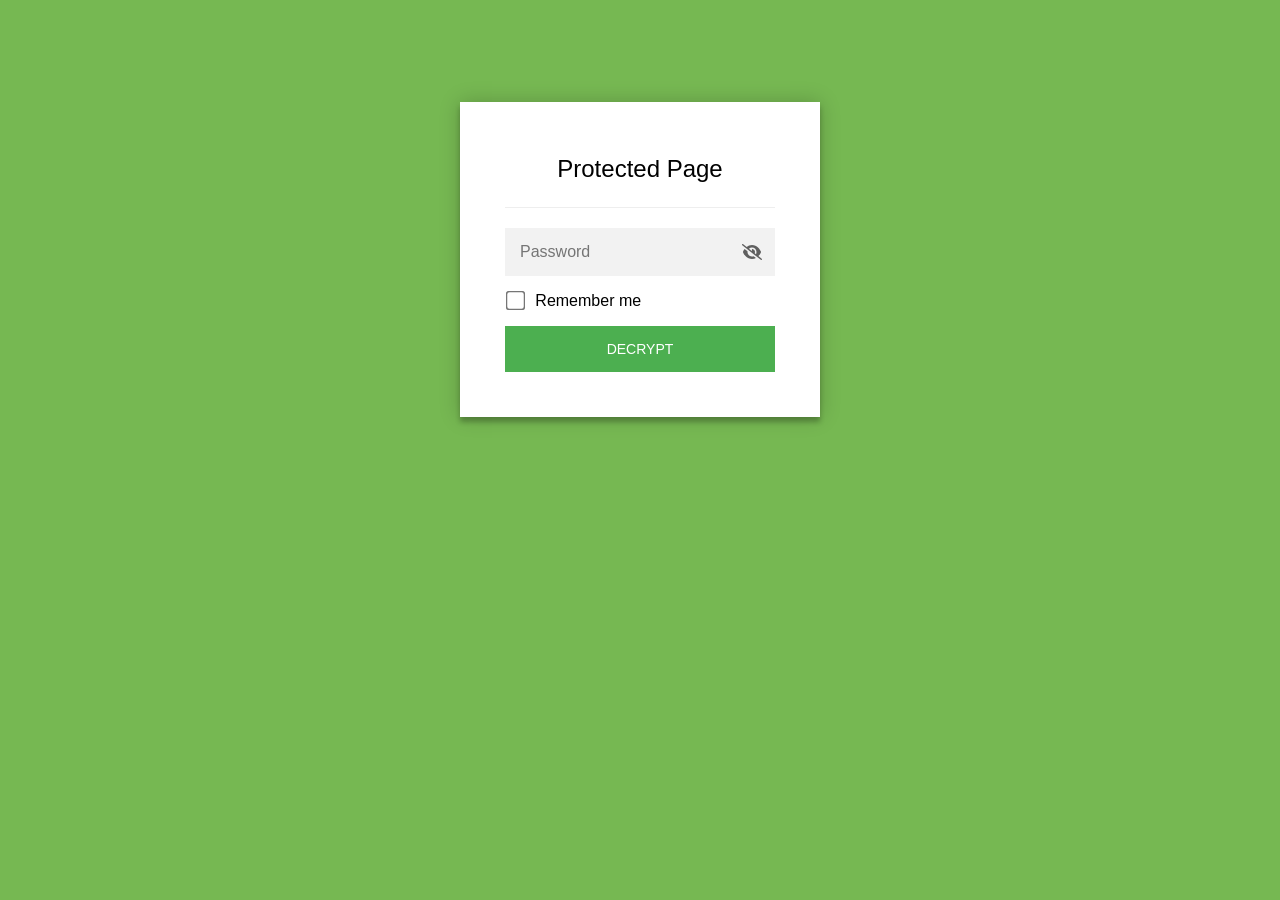
==== index.html @ 3374fc15 "Encrypt HTML files with Staticrypt for password-protected GitHub Pages All HTML pages require passwo" ====
<!DOCTYPE html>
<html class="staticrypt-html">
    <head>
        <meta charset="utf-8" />
        <title>Protected Page</title>
        <meta name="viewport" content="width=device-width, initial-scale=1" />

        <!-- do not cache this page -->
        <meta http-equiv="cache-control" content="max-age=0" />
        <meta http-equiv="cache-control" content="no-cache" />
        <meta http-equiv="expires" content="0" />
        <meta http-equiv="expires" content="Tue, 01 Jan 1980 1:00:00 GMT" />
        <meta http-equiv="pragma" content="no-cache" />

        <style>
            .staticrypt-hr {
                margin-top: 20px;
                margin-bottom: 20px;
                border: 0;
                border-top: 1px solid #eee;
            }

            .staticrypt-page {
                width: 360px;
                padding: 8% 0 0;
                margin: auto;
                box-sizing: border-box;
            }

            .staticrypt-form {
                position: relative;
                z-index: 1;
                background: #ffffff;
                max-width: 360px;
                margin: 0 auto 100px;
                padding: 45px;
                text-align: center;
                box-shadow: 0 0 20px 0 rgba(0, 0, 0, 0.2), 0 5px 5px 0 rgba(0, 0, 0, 0.24);
            }

            .staticrypt-form input[type="password"],
            input[type="text"] {
                background: inherit;
                border: 0;
                box-sizing: border-box; /* This ensures padding is included in the total width */
                font-size: 14px;
                outline: 0;
                padding: 15px 30px 15px 15px; /* Adjust the padding to ensure there is space for the icon */
                width: 100%;
            }

            .staticrypt-password-container {
                position: relative;
                outline: 0;
                background: #f2f2f2;
                width: 100%;
                border: 0;
                margin: 0 0 15px;
                box-sizing: border-box;
            }

            .staticrypt-toggle-password-visibility {
                cursor: pointer;
                height: 20px;
                opacity: 60%;
                padding: 13px;
                position: absolute;
                right: 0;
                top: 50%;
                transform: translateY(-50%);
                width: 20px;
            }

            .staticrypt-form .staticrypt-decrypt-button {
                text-transform: uppercase;
                outline: 0;
                background: #4CAF50;
                width: 100%;
                border: 0;
                padding: 15px;
                color: #ffffff;
                font-size: 14px;
                cursor: pointer;
            }

            .staticrypt-form .staticrypt-decrypt-button:hover,
            .staticrypt-form .staticrypt-decrypt-button:active,
            .staticrypt-form .staticrypt-decrypt-button:focus {
                background: #4CAF50;
                filter: brightness(92%);
            }

            .staticrypt-html {
                height: 100%;
            }

            .staticrypt-body {
                height: 100%;
                margin: 0;
            }

            .staticrypt-content {
                height: 100%;
                margin-bottom: 1em;
                background: #76B852;
                font-family: "Arial", sans-serif;
                -webkit-font-smoothing: antialiased;
                -moz-osx-font-smoothing: grayscale;
            }

            .staticrypt-instructions {
                margin-top: -1em;
                margin-bottom: 1em;
            }

            .staticrypt-title {
                font-size: 1.5em;
            }

            label.staticrypt-remember {
                display: flex;
                align-items: center;
                margin-bottom: 1em;
            }

            .staticrypt-remember input[type="checkbox"] {
                transform: scale(1.5);
                margin-right: 1em;
            }

            .hidden {
                display: none !important;
            }

            .staticrypt-spinner-container {
                height: 100%;
                display: flex;
                align-items: center;
                justify-content: center;
            }

            .staticrypt-spinner {
                display: inline-block;
                width: 2rem;
                height: 2rem;
                vertical-align: text-bottom;
                border: 0.25em solid gray;
                border-right-color: transparent;
                border-radius: 50%;
                -webkit-animation: spinner-border 0.75s linear infinite;
                animation: spinner-border 0.75s linear infinite;
                animation-duration: 0.75s;
                animation-timing-function: linear;
                animation-delay: 0s;
                animation-iteration-count: infinite;
                animation-direction: normal;
                animation-fill-mode: none;
                animation-play-state: running;
                animation-name: spinner-border;
            }

            @keyframes spinner-border {
                100% {
                    transform: rotate(360deg);
                }
            }

            @media screen and (-webkit-min-device-pixel-ratio: 0) {
                .staticrypt-form input[type="password"],
                input[type="text"] {
                    font-size: 16px;
                }
            }
        </style>
    </head>

    <body class="staticrypt-body">
        <div id="staticrypt_loading" class="staticrypt-spinner-container">
            <div class="staticrypt-spinner"></div>
        </div>

        <div id="staticrypt_content" class="staticrypt-content hidden">
            <div class="staticrypt-page">
                <div class="staticrypt-form">
                    <div class="staticrypt-instructions">
                        <p class="staticrypt-title">Protected Page</p>
                        <p></p>
                    </div>

                    <hr class="staticrypt-hr" />

                    <form id="staticrypt-form" action="#" method="post">
                        <div class="staticrypt-password-container">
                            <input
                                id="staticrypt-password"
                                type="password"
                                name="password"
                                placeholder="Password"
                                autofocus
                            />

                            <img
                                class="staticrypt-toggle-password-visibility"
                                alt="Show password"
                                title="Show password"
                                src="[data-uri]"
                            />
                        </div>

                        <label id="staticrypt-remember-label" class="staticrypt-remember hidden">
                            <input id="staticrypt-remember" type="checkbox" name="remember" />
                            Remember me
                        </label>

                        <input type="submit" class="staticrypt-decrypt-button" value="DECRYPT" />
                    </form>
                </div>
            </div>
        </div>

        <script>
            // these variables will be filled when generating the file - the template format is 'variable_name'
            const staticryptInitiator = ((function(){
  const exports = {};
  const cryptoEngine = ((function(){
  const exports = {};
  const { subtle } = crypto;

const IV_BITS = 16 * 8;
const HEX_BITS = 4;
const ENCRYPTION_ALGO = "AES-CBC";

/**
 * Translates between utf8 encoded hexadecimal strings
 * and Uint8Array bytes.
 */
const HexEncoder = {
    /**
     * hex string -> bytes
     * @param {string} hexString
     * @returns {Uint8Array}
     */
    parse: function (hexString) {
        if (hexString.length % 2 !== 0) throw "Invalid hexString";
        const arrayBuffer = new Uint8Array(hexString.length / 2);

        for (let i = 0; i < hexString.length; i += 2) {
            const byteValue = parseInt(hexString.substring(i, i + 2), 16);
            if (isNaN(byteValue)) {
                throw "Invalid hexString";
            }
            arrayBuffer[i / 2] = byteValue;
        }
        return arrayBuffer;
    },

    /**
     * bytes -> hex string
     * @param {Uint8Array} bytes
     * @returns {string}
     */
    stringify: function (bytes) {
        const hexBytes = [];

        for (let i = 0; i < bytes.length; ++i) {
            let byteString = bytes[i].toString(16);
            if (byteString.length < 2) {
                byteString = "0" + byteString;
            }
            hexBytes.push(byteString);
        }
        return hexBytes.join("");
    },
};

/**
 * Translates between utf8 strings and Uint8Array bytes.
 */
const UTF8Encoder = {
    parse: function (str) {
        return new TextEncoder().encode(str);
    },

    stringify: function (bytes) {
        return new TextDecoder().decode(bytes);
    },
};

/**
 * Salt and encrypt a msg with a password.
 */
async function encrypt(msg, hashedPassword) {
    // Must be 16 bytes, unpredictable, and preferably cryptographically random. However, it need not be secret.
    // https://developer.mozilla.org/en-US/docs/Web/API/SubtleCrypto/encrypt#parameters
    const iv = crypto.getRandomValues(new Uint8Array(IV_BITS / 8));

    const key = await subtle.importKey("raw", HexEncoder.parse(hashedPassword), ENCRYPTION_ALGO, false, ["encrypt"]);

    const encrypted = await subtle.encrypt(
        {
            name: ENCRYPTION_ALGO,
            iv: iv,
        },
        key,
        UTF8Encoder.parse(msg)
    );

    // iv will be 32 hex characters, we prepend it to the ciphertext for use in decryption
    return HexEncoder.stringify(iv) + HexEncoder.stringify(new Uint8Array(encrypted));
}
exports.encrypt = encrypt;

/**
 * Decrypt a salted msg using a password.
 *
 * @param {string} encryptedMsg
 * @param {string} hashedPassword
 * @returns {Promise<string>}
 */
async function decrypt(encryptedMsg, hashedPassword) {
    const ivLength = IV_BITS / HEX_BITS;
    const iv = HexEncoder.parse(encryptedMsg.substring(0, ivLength));
    const encrypted = encryptedMsg.substring(ivLength);

    const key = await subtle.importKey("raw", HexEncoder.parse(hashedPassword), ENCRYPTION_ALGO, false, ["decrypt"]);

    const outBuffer = await subtle.decrypt(
        {
            name: ENCRYPTION_ALGO,
            iv: iv,
        },
        key,
        HexEncoder.parse(encrypted)
    );

    return UTF8Encoder.stringify(new Uint8Array(outBuffer));
}
exports.decrypt = decrypt;

/**
 * Salt and hash the password so it can be stored in localStorage without opening a password reuse vulnerability.
 *
 * @param {string} password
 * @param {string} salt
 * @returns {Promise<string>}
 */
async function hashPassword(password, salt) {
    // we hash the password in multiple steps, each adding more iterations. This is because we used to allow less
    // iterations, so for backward compatibility reasons, we need to support going from that to more iterations.
    let hashedPassword = await hashLegacyRound(password, salt);

    hashedPassword = await hashSecondRound(hashedPassword, salt);

    return hashThirdRound(hashedPassword, salt);
}
exports.hashPassword = hashPassword;

/**
 * This hashes the password with 1k iterations. This is a low number, we need this function to support backwards
 * compatibility.
 *
 * @param {string} password
 * @param {string} salt
 * @returns {Promise<string>}
 */
function hashLegacyRound(password, salt) {
    return pbkdf2(password, salt, 1000, "SHA-1");
}
exports.hashLegacyRound = hashLegacyRound;

/**
 * Add a second round of iterations. This is because we used to use 1k, so for backwards compatibility with
 * remember-me/autodecrypt links, we need to support going from that to more iterations.
 *
 * @param hashedPassword
 * @param salt
 * @returns {Promise<string>}
 */
function hashSecondRound(hashedPassword, salt) {
    return pbkdf2(hashedPassword, salt, 14000, "SHA-256");
}
exports.hashSecondRound = hashSecondRound;

/**
 * Add a third round of iterations to bring total number to 600k. This is because we used to use 1k, then 15k, so for
 * backwards compatibility with remember-me/autodecrypt links, we need to support going from that to more iterations.
 *
 * @param hashedPassword
 * @param salt
 * @returns {Promise<string>}
 */
function hashThirdRound(hashedPassword, salt) {
    return pbkdf2(hashedPassword, salt, 585000, "SHA-256");
}
exports.hashThirdRound = hashThirdRound;

/**
 * Salt and hash the password so it can be stored in localStorage without opening a password reuse vulnerability.
 *
 * @param {string} password
 * @param {string} salt
 * @param {int} iterations
 * @param {string} hashAlgorithm
 * @returns {Promise<string>}
 */
async function pbkdf2(password, salt, iterations, hashAlgorithm) {
    const key = await subtle.importKey("raw", UTF8Encoder.parse(password), "PBKDF2", false, ["deriveBits"]);

    const keyBytes = await subtle.deriveBits(
        {
            name: "PBKDF2",
            hash: hashAlgorithm,
            iterations,
            salt: UTF8Encoder.parse(salt),
        },
        key,
        256
    );

    return HexEncoder.stringify(new Uint8Array(keyBytes));
}

function generateRandomSalt() {
    const bytes = crypto.getRandomValues(new Uint8Array(128 / 8));

    return HexEncoder.stringify(new Uint8Array(bytes));
}
exports.generateRandomSalt = generateRandomSalt;

async function signMessage(hashedPassword, message) {
    const key = await subtle.importKey(
        "raw",
        HexEncoder.parse(hashedPassword),
        {
            name: "HMAC",
            hash: "SHA-256",
        },
        false,
        ["sign"]
    );
    const signature = await subtle.sign("HMAC", key, UTF8Encoder.parse(message));

    return HexEncoder.stringify(new Uint8Array(signature));
}
exports.signMessage = signMessage;

function getRandomAlphanum() {
    const possibleCharacters = "abcdefghijklmnopqrstuvwxyzABCDEFGHIJKLMNOPQRSTUVWXYZ0123456789";

    let byteArray;
    let parsedInt;

    // Keep generating new random bytes until we get a value that falls
    // within a range that can be evenly divided by possibleCharacters.length
    do {
        byteArray = crypto.getRandomValues(new Uint8Array(1));
        // extract the lowest byte to get an int from 0 to 255 (probably unnecessary, since we're only generating 1 byte)
        parsedInt = byteArray[0] & 0xff;
    } while (parsedInt >= 256 - (256 % possibleCharacters.length));

    // Take the modulo of the parsed integer to get a random number between 0 and totalLength - 1
    const randomIndex = parsedInt % possibleCharacters.length;

    return possibleCharacters[randomIndex];
}

/**
 * Generate a random string of a given length.
 *
 * @param {int} length
 * @returns {string}
 */
function generateRandomString(length) {
    let randomString = "";

    for (let i = 0; i < length; i++) {
        randomString += getRandomAlphanum();
    }

    return randomString;
}
exports.generateRandomString = generateRandomString;

  return exports;
})());
const codec = ((function(){
  const exports = {};
  /**
 * Initialize the codec with the provided cryptoEngine - this return functions to encode and decode messages.
 *
 * @param cryptoEngine - the engine to use for encryption / decryption
 */
function init(cryptoEngine) {
    const exports = {};

    /**
     * Top-level function for encoding a message.
     * Includes password hashing, encryption, and signing.
     *
     * @param {string} msg
     * @param {string} password
     * @param {string} salt
     *
     * @returns {string} The encoded text
     */
    async function encode(msg, password, salt) {
        const hashedPassword = await cryptoEngine.hashPassword(password, salt);

        const encrypted = await cryptoEngine.encrypt(msg, hashedPassword);

        // we use the hashed password in the HMAC because this is effectively what will be used a password (so we can store
        // it in localStorage safely, we don't use the clear text password)
        const hmac = await cryptoEngine.signMessage(hashedPassword, encrypted);

        return hmac + encrypted;
    }
    exports.encode = encode;

    /**
     * Encode using a password that has already been hashed. This is useful to encode multiple messages in a row, that way
     * we don't need to hash the password multiple times.
     *
     * @param {string} msg
     * @param {string} hashedPassword
     *
     * @returns {string} The encoded text
     */
    async function encodeWithHashedPassword(msg, hashedPassword) {
        const encrypted = await cryptoEngine.encrypt(msg, hashedPassword);

        // we use the hashed password in the HMAC because this is effectively what will be used a password (so we can store
        // it in localStorage safely, we don't use the clear text password)
        const hmac = await cryptoEngine.signMessage(hashedPassword, encrypted);

        return hmac + encrypted;
    }
    exports.encodeWithHashedPassword = encodeWithHashedPassword;

    /**
     * Top-level function for decoding a message.
     * Includes signature check and decryption.
     *
     * @param {string} signedMsg
     * @param {string} hashedPassword
     * @param {string} salt
     * @param {int} backwardCompatibleAttempt
     * @param {string} originalPassword
     *
     * @returns {Object} {success: true, decoded: string} | {success: false, message: string}
     */
    async function decode(signedMsg, hashedPassword, salt, backwardCompatibleAttempt = 0, originalPassword = "") {
        const encryptedHMAC = signedMsg.substring(0, 64);
        const encryptedMsg = signedMsg.substring(64);
        const decryptedHMAC = await cryptoEngine.signMessage(hashedPassword, encryptedMsg);

        if (decryptedHMAC !== encryptedHMAC) {
            // we have been raising the number of iterations in the hashing algorithm multiple times, so to support the old
            // remember-me/autodecrypt links we need to try bringing the old hashes up to speed.
            originalPassword = originalPassword || hashedPassword;
            if (backwardCompatibleAttempt === 0) {
                const updatedHashedPassword = await cryptoEngine.hashThirdRound(originalPassword, salt);

                return decode(signedMsg, updatedHashedPassword, salt, backwardCompatibleAttempt + 1, originalPassword);
            }
            if (backwardCompatibleAttempt === 1) {
                let updatedHashedPassword = await cryptoEngine.hashSecondRound(originalPassword, salt);
                updatedHashedPassword = await cryptoEngine.hashThirdRound(updatedHashedPassword, salt);

                return decode(signedMsg, updatedHashedPassword, salt, backwardCompatibleAttempt + 1, originalPassword);
            }

            return { success: false, message: "Signature mismatch" };
        }

        return {
            success: true,
            decoded: await cryptoEngine.decrypt(encryptedMsg, hashedPassword),
        };
    }
    exports.decode = decode;

    return exports;
}
exports.init = init;

  return exports;
})());
const decode = codec.init(cryptoEngine).decode;

/**
 * Initialize the staticrypt module, that exposes functions callbable by the password_template.
 *
 * @param {{
 *  staticryptEncryptedMsgUniqueVariableName: string,
 *  isRememberEnabled: boolean,
 *  rememberDurationInDays: number,
 *  staticryptSaltUniqueVariableName: string,
 * }} staticryptConfig - object of data that is stored on the password_template at encryption time.
 *
 * @param {{
 *  rememberExpirationKey: string,
 *  rememberPassphraseKey: string,
 *  replaceHtmlCallback: function,
 *  clearLocalStorageCallback: function,
 * }} templateConfig - object of data that can be configured by a custom password_template.
 */
function init(staticryptConfig, templateConfig) {
    const exports = {};

    /**
     * Decrypt our encrypted page, replace the whole HTML.
     *
     * @param {string} hashedPassword
     * @returns {Promise<boolean>}
     */
    async function decryptAndReplaceHtml(hashedPassword) {
        const { staticryptEncryptedMsgUniqueVariableName, staticryptSaltUniqueVariableName } = staticryptConfig;
        const { replaceHtmlCallback } = templateConfig;

        const result = await decode(
            staticryptEncryptedMsgUniqueVariableName,
            hashedPassword,
            staticryptSaltUniqueVariableName
        );
        if (!result.success) {
            return false;
        }
        const plainHTML = result.decoded;

        // if the user configured a callback call it, otherwise just replace the whole HTML
        if (typeof replaceHtmlCallback === "function") {
            replaceHtmlCallback(plainHTML);
        } else {
            document.write(plainHTML);
            document.close();
        }

        return true;
    }

    /**
     * Attempt to decrypt the page and replace the whole HTML.
     *
     * @param {string} password
     * @param {boolean} isRememberChecked
     *
     * @returns {Promise<{isSuccessful: boolean, hashedPassword?: string}>} - we return an object, so that if we want to
     *   expose more information in the future we can do it without breaking the password_template
     */
    async function handleDecryptionOfPage(password, isRememberChecked) {
        const { staticryptSaltUniqueVariableName } = staticryptConfig;

        // decrypt and replace the whole page
        const hashedPassword = await cryptoEngine.hashPassword(password, staticryptSaltUniqueVariableName);
        return handleDecryptionOfPageFromHash(hashedPassword, isRememberChecked);
    }
    exports.handleDecryptionOfPage = handleDecryptionOfPage;

    async function handleDecryptionOfPageFromHash(hashedPassword, isRememberChecked) {
        const { isRememberEnabled, rememberDurationInDays } = staticryptConfig;
        const { rememberExpirationKey, rememberPassphraseKey } = templateConfig;

        const isDecryptionSuccessful = await decryptAndReplaceHtml(hashedPassword);

        if (!isDecryptionSuccessful) {
            return {
                isSuccessful: false,
                hashedPassword,
            };
        }

        // remember the hashedPassword and set its expiration if necessary
        if (isRememberEnabled && isRememberChecked) {
            window.localStorage.setItem(rememberPassphraseKey, hashedPassword);

            // set the expiration if the duration isn't 0 (meaning no expiration)
            if (rememberDurationInDays > 0) {
                window.localStorage.setItem(
                    rememberExpirationKey,
                    (new Date().getTime() + rememberDurationInDays * 24 * 60 * 60 * 1000).toString()
                );
            }
        }

        return {
            isSuccessful: true,
            hashedPassword,
        };
    }
    exports.handleDecryptionOfPageFromHash = handleDecryptionOfPageFromHash;

    /**
     * Clear localstorage from staticrypt related values
     */
    function clearLocalStorage() {
        const { clearLocalStorageCallback, rememberExpirationKey, rememberPassphraseKey } = templateConfig;

        if (typeof clearLocalStorageCallback === "function") {
            clearLocalStorageCallback();
        } else {
            localStorage.removeItem(rememberPassphraseKey);
            localStorage.removeItem(rememberExpirationKey);
        }
    }

    async function handleDecryptOnLoad() {
        let isSuccessful = await decryptOnLoadFromUrl();

        if (!isSuccessful) {
            isSuccessful = await decryptOnLoadFromRememberMe();
        }

        return { isSuccessful };
    }
    exports.handleDecryptOnLoad = handleDecryptOnLoad;

    /**
     * Clear storage if we are logging out
     *
     * @returns {boolean} - whether we logged out
     */
    function logoutIfNeeded() {
        const logoutKey = "staticrypt_logout";

        // handle logout through query param
        const queryParams = new URLSearchParams(window.location.search);
        if (queryParams.has(logoutKey)) {
            clearLocalStorage();
            return true;
        }

        // handle logout through URL fragment
        const hash = window.location.hash.substring(1);
        if (hash.includes(logoutKey)) {
            clearLocalStorage();
            return true;
        }

        return false;
    }

    /**
     * To be called on load: check if we want to try to decrypt and replace the HTML with the decrypted content, and
     * try to do it if needed.
     *
     * @returns {Promise<boolean>} true if we derypted and replaced the whole page, false otherwise
     */
    async function decryptOnLoadFromRememberMe() {
        const { rememberDurationInDays } = staticryptConfig;
        const { rememberExpirationKey, rememberPassphraseKey } = templateConfig;

        // if we are login out, terminate
        if (logoutIfNeeded()) {
            return false;
        }

        // if there is expiration configured, check if we're not beyond the expiration
        if (rememberDurationInDays && rememberDurationInDays > 0) {
            const expiration = localStorage.getItem(rememberExpirationKey),
                isExpired = expiration && new Date().getTime() > parseInt(expiration);

            if (isExpired) {
                clearLocalStorage();
                return false;
            }
        }

        const hashedPassword = localStorage.getItem(rememberPassphraseKey);

        if (hashedPassword) {
            // try to decrypt
            const isDecryptionSuccessful = await decryptAndReplaceHtml(hashedPassword);

            // if the decryption is unsuccessful the password might be wrong - silently clear the saved data and let
            // the user fill the password form again
            if (!isDecryptionSuccessful) {
                clearLocalStorage();
                return false;
            }

            return true;
        }

        return false;
    }

    async function decryptOnLoadFromUrl() {
        const passwordKey = "staticrypt_pwd";
        const rememberMeKey = "remember_me";

        // try to get the password from the query param (for backward compatibility - we now want to avoid this method,
        // since it sends the hashed password to the server which isn't needed)
        const queryParams = new URLSearchParams(window.location.search);
        const hashedPasswordQuery = queryParams.get(passwordKey);
        const rememberMeQuery = queryParams.get(rememberMeKey);

        const urlFragment = window.location.hash.substring(1);
        // get the password from the url fragment
        const hashedPasswordRegexMatch = urlFragment.match(new RegExp(passwordKey + "=([^&]*)"));
        const hashedPasswordFragment = hashedPasswordRegexMatch ? hashedPasswordRegexMatch[1] : null;
        const rememberMeFragment = urlFragment.includes(rememberMeKey);

        const hashedPassword = hashedPasswordFragment || hashedPasswordQuery;
        const rememberMe = rememberMeFragment || rememberMeQuery;

        if (hashedPassword) {
            return handleDecryptionOfPageFromHash(hashedPassword, rememberMe);
        }

        return false;
    }

    return exports;
}
exports.init = init;

  return exports;
})());
            const templateError = "Bad password!",
                templateToggleAltShow = "Show password",
                templateToggleAltHide = "Hide password",
                isRememberEnabled = true,
                staticryptConfig = {"staticryptEncryptedMsgUniqueVariableName":"[base64]","isRememberEnabled":true,"rememberDurationInDays":30,"staticryptSaltUniqueVariableName":"61675586ed1fb20c88b6c88d6d64da30"};

            // you can edit these values to customize some of the behavior of StatiCrypt
            const templateConfig = {
                rememberExpirationKey: "staticrypt_expiration",
                rememberPassphraseKey: "staticrypt_passphrase",
                replaceHtmlCallback: null,
                clearLocalStorageCallback: null,
            };

            // init the staticrypt engine
            const staticrypt = staticryptInitiator.init(staticryptConfig, templateConfig);

            // try to automatically decrypt on load if there is a saved password
            window.onload = async function () {
                const { isSuccessful } = await staticrypt.handleDecryptOnLoad();

                // if we didn't decrypt anything on load, show the password prompt. Otherwise the content has already been
                // replaced, no need to do anything
                if (!isSuccessful) {
                    // hide loading screen
                    document.getElementById("staticrypt_loading").classList.add("hidden");
                    document.getElementById("staticrypt_content").classList.remove("hidden");
                    document.getElementById("staticrypt-password").focus();

                    // show the remember me checkbox
                    if (isRememberEnabled) {
                        document.getElementById("staticrypt-remember-label").classList.remove("hidden");
                    }
                }
            };

            // toggle password visibility
            const toggleIcon = document.querySelector(".staticrypt-toggle-password-visibility");
            // these two icons are coming from FontAwesome
            const imgSrcEyeClosed =
                "[data-uri]";
            const imgSrcEyeOpened =
                "[data-uri]";
            toggleIcon.addEventListener("click", function () {
                const passwordInput = document.getElementById("staticrypt-password");
                if (passwordInput.type === "password") {
                    passwordInput.type = "text";
                    toggleIcon.src = imgSrcEyeOpened;
                    toggleIcon.alt = templateToggleAltHide;
                    toggleIcon.title = templateToggleAltHide;
                } else {
                    passwordInput.type = "password";
                    toggleIcon.src = imgSrcEyeClosed;
                    toggleIcon.alt = templateToggleAltShow;
                    toggleIcon.title = templateToggleAltShow;
                }
            });

            // handle password form submission
            document.getElementById("staticrypt-form").addEventListener("submit", async function (e) {
                e.preventDefault();

                const password = document.getElementById("staticrypt-password").value,
                    isRememberChecked = document.getElementById("staticrypt-remember").checked;

                const { isSuccessful } = await staticrypt.handleDecryptionOfPage(password, isRememberChecked);

                if (!isSuccessful) {
                    alert(templateError);
                }
            });
        </script>
    </body>
</html>
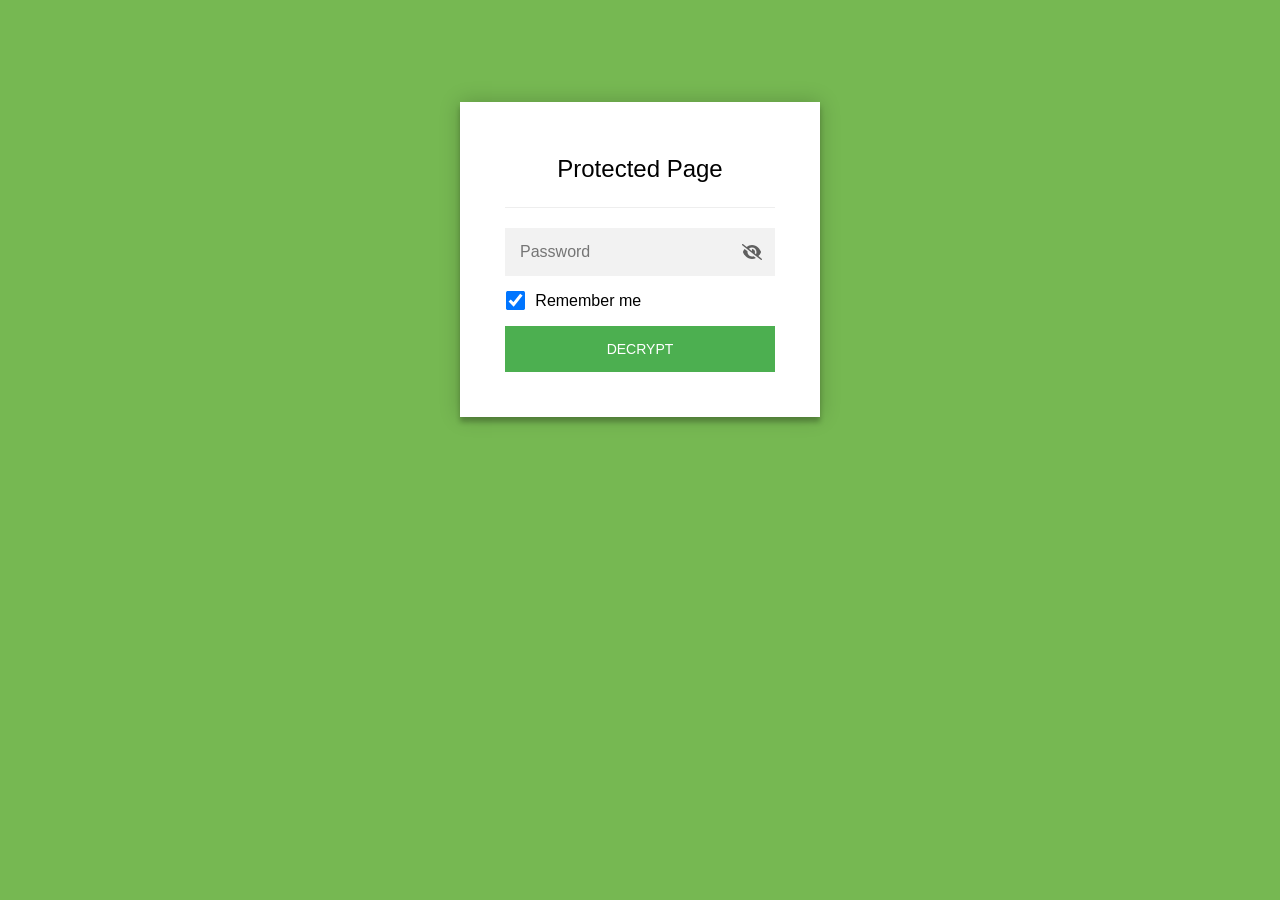
==== commit c75fdc53: "Check remember-me by default so password is entered once" ====
--- a/index.html
+++ b/index.html
@@ -208,7 +208,7 @@
                         </div>
 
                         <label id="staticrypt-remember-label" class="staticrypt-remember hidden">
-                            <input id="staticrypt-remember" type="checkbox" name="remember" />
+                            <input id="staticrypt-remember" type="checkbox" name="remember" checked />
                             Remember me
                         </label>
 
@@ -820,7 +820,7 @@
                 templateToggleAltShow = "Show password",
                 templateToggleAltHide = "Hide password",
                 isRememberEnabled = true,
-                staticryptConfig = {"staticryptEncryptedMsgUniqueVariableName":"[base64]","isRememberEnabled":true,"rememberDurationInDays":30,"staticryptSaltUniqueVariableName":"61675586ed1fb20c88b6c88d6d64da30"};
+                staticryptConfig = {"staticryptEncryptedMsgUniqueVariableName":"[base64]","isRememberEnabled":true,"rememberDurationInDays":30,"staticryptSaltUniqueVariableName":"61675586ed1fb20c88b6c88d6d64da30"};
 
             // you can edit these values to customize some of the behavior of StatiCrypt
             const templateConfig = {
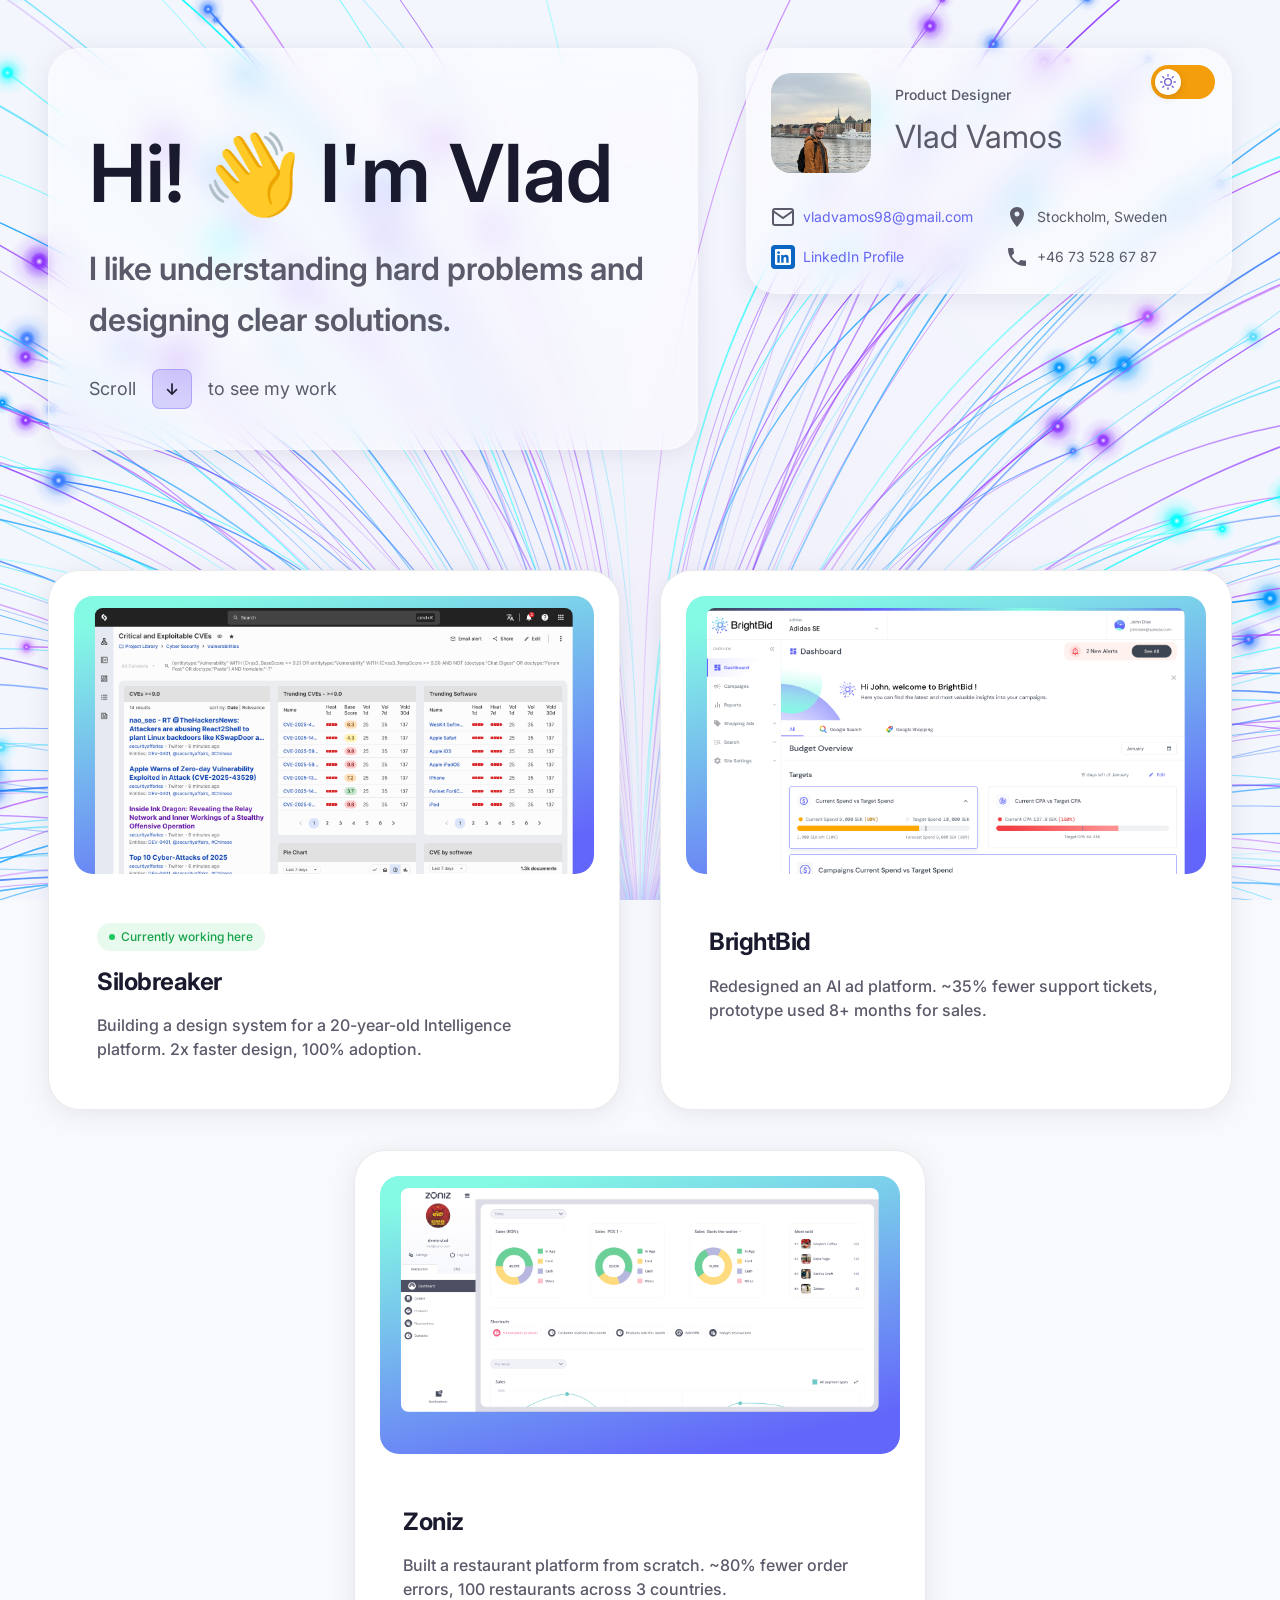
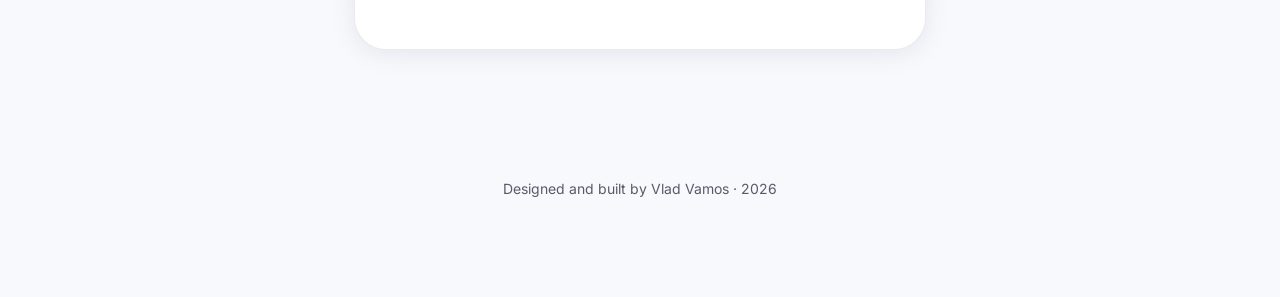
==== commit 4708966c: "Add GoatCounter analytics to all pages" ====
--- a/index.html
+++ b/index.html
@@ -1,892 +1,948 @@
 <!DOCTYPE html>
-<html class="staticrypt-html">
-    <head>
-        <meta charset="utf-8" />
-        <title>Protected Page</title>
-        <meta name="viewport" content="width=device-width, initial-scale=1" />
-
-        <!-- do not cache this page -->
-        <meta http-equiv="cache-control" content="max-age=0" />
-        <meta http-equiv="cache-control" content="no-cache" />
-        <meta http-equiv="expires" content="0" />
-        <meta http-equiv="expires" content="Tue, 01 Jan 1980 1:00:00 GMT" />
-        <meta http-equiv="pragma" content="no-cache" />
-
-        <style>
-            .staticrypt-hr {
-                margin-top: 20px;
-                margin-bottom: 20px;
-                border: 0;
-                border-top: 1px solid #eee;
-            }
-
-            .staticrypt-page {
-                width: 360px;
-                padding: 8% 0 0;
-                margin: auto;
-                box-sizing: border-box;
-            }
-
-            .staticrypt-form {
-                position: relative;
-                z-index: 1;
-                background: #ffffff;
-                max-width: 360px;
-                margin: 0 auto 100px;
-                padding: 45px;
-                text-align: center;
-                box-shadow: 0 0 20px 0 rgba(0, 0, 0, 0.2), 0 5px 5px 0 rgba(0, 0, 0, 0.24);
-            }
-
-            .staticrypt-form input[type="password"],
-            input[type="text"] {
-                background: inherit;
-                border: 0;
-                box-sizing: border-box; /* This ensures padding is included in the total width */
-                font-size: 14px;
-                outline: 0;
-                padding: 15px 30px 15px 15px; /* Adjust the padding to ensure there is space for the icon */
-                width: 100%;
-            }
-
-            .staticrypt-password-container {
-                position: relative;
-                outline: 0;
-                background: #f2f2f2;
-                width: 100%;
-                border: 0;
-                margin: 0 0 15px;
-                box-sizing: border-box;
-            }
-
-            .staticrypt-toggle-password-visibility {
-                cursor: pointer;
-                height: 20px;
-                opacity: 60%;
-                padding: 13px;
-                position: absolute;
-                right: 0;
-                top: 50%;
-                transform: translateY(-50%);
-                width: 20px;
-            }
-
-            .staticrypt-form .staticrypt-decrypt-button {
-                text-transform: uppercase;
-                outline: 0;
-                background: #4CAF50;
-                width: 100%;
-                border: 0;
-                padding: 15px;
-                color: #ffffff;
-                font-size: 14px;
-                cursor: pointer;
-            }
-
-            .staticrypt-form .staticrypt-decrypt-button:hover,
-            .staticrypt-form .staticrypt-decrypt-button:active,
-            .staticrypt-form .staticrypt-decrypt-button:focus {
-                background: #4CAF50;
-                filter: brightness(92%);
-            }
-
-            .staticrypt-html {
-                height: 100%;
-            }
-
-            .staticrypt-body {
-                height: 100%;
-                margin: 0;
-            }
-
-            .staticrypt-content {
-                height: 100%;
-                margin-bottom: 1em;
-                background: #76B852;
-                font-family: "Arial", sans-serif;
-                -webkit-font-smoothing: antialiased;
-                -moz-osx-font-smoothing: grayscale;
-            }
-
-            .staticrypt-instructions {
-                margin-top: -1em;
-                margin-bottom: 1em;
-            }
-
-            .staticrypt-title {
-                font-size: 1.5em;
-            }
-
-            label.staticrypt-remember {
-                display: flex;
-                align-items: center;
-                margin-bottom: 1em;
-            }
-
-            .staticrypt-remember input[type="checkbox"] {
-                transform: scale(1.5);
-                margin-right: 1em;
-            }
-
-            .hidden {
-                display: none !important;
-            }
-
-            .staticrypt-spinner-container {
-                height: 100%;
-                display: flex;
-                align-items: center;
-                justify-content: center;
-            }
-
-            .staticrypt-spinner {
-                display: inline-block;
-                width: 2rem;
-                height: 2rem;
-                vertical-align: text-bottom;
-                border: 0.25em solid gray;
-                border-right-color: transparent;
-                border-radius: 50%;
-                -webkit-animation: spinner-border 0.75s linear infinite;
-                animation: spinner-border 0.75s linear infinite;
-                animation-duration: 0.75s;
-                animation-timing-function: linear;
-                animation-delay: 0s;
-                animation-iteration-count: infinite;
-                animation-direction: normal;
-                animation-fill-mode: none;
-                animation-play-state: running;
-                animation-name: spinner-border;
-            }
-
-            @keyframes spinner-border {
-                100% {
-                    transform: rotate(360deg);
-                }
-            }
-
-            @media screen and (-webkit-min-device-pixel-ratio: 0) {
-                .staticrypt-form input[type="password"],
-                input[type="text"] {
-                    font-size: 16px;
-                }
-            }
-        </style>
-    </head>
-
-    <body class="staticrypt-body">
-        <div id="staticrypt_loading" class="staticrypt-spinner-container">
-            <div class="staticrypt-spinner"></div>
-        </div>
-
-        <div id="staticrypt_content" class="staticrypt-content hidden">
-            <div class="staticrypt-page">
-                <div class="staticrypt-form">
-                    <div class="staticrypt-instructions">
-                        <p class="staticrypt-title">Protected Page</p>
-                        <p></p>
-                    </div>
-
-                    <hr class="staticrypt-hr" />
-
-                    <form id="staticrypt-form" action="#" method="post">
-                        <div class="staticrypt-password-container">
-                            <input
-                                id="staticrypt-password"
-                                type="password"
-                                name="password"
-                                placeholder="Password"
-                                autofocus
-                            />
-
-                            <img
-                                class="staticrypt-toggle-password-visibility"
-                                alt="Show password"
-                                title="Show password"
-                                src="[data-uri]"
-                            />
-                        </div>
-
-                        <label id="staticrypt-remember-label" class="staticrypt-remember hidden">
-                            <input id="staticrypt-remember" type="checkbox" name="remember" checked />
-                            Remember me
-                        </label>
-
-                        <input type="submit" class="staticrypt-decrypt-button" value="DECRYPT" />
-                    </form>
+<html lang="en">
+<head>
+    <meta charset="UTF-8">
+    <meta name="viewport" content="width=device-width, initial-scale=1.0">
+    <title>Vlad Vamos | Product Designer</title>
+    <meta name="description" content="Product Designer based in Stockholm. I understand hard problems and design clear solutions. View my work at Silobreaker, BrightBid, and Zoniz.">
+
+    <!-- Open Graph / Social -->
+    <meta property="og:type" content="website">
+    <meta property="og:title" content="Vlad Vamos | Product Designer">
+    <meta property="og:description" content="Product Designer based in Stockholm. I understand hard problems and design clear solutions.">
+    <meta property="og:image" content="Vlad.jpg">
+
+    <!-- Twitter -->
+    <meta name="twitter:card" content="summary_large_image">
+    <meta name="twitter:title" content="Vlad Vamos | Product Designer">
+    <meta name="twitter:description" content="Product Designer based in Stockholm. I understand hard problems and design clear solutions.">
+
+    <link rel="icon" type="image/svg+xml" href="V.svg">
+    <link rel="preconnect" href="https://fonts.googleapis.com">
+    <link rel="preconnect" href="https://fonts.gstatic.com" crossorigin>
+    <link href="https://fonts.googleapis.com/css2?family=Inter:wght@400;500;600;700&display=swap" rel="stylesheet">
+    <link rel="stylesheet" href="styles/main.css">
+    <style>
+        /* ============================================
+           PAGE-SPECIFIC VARIABLE OVERRIDES
+           ============================================ */
+        :root {
+            --color-bg-gradient-start: rgba(200, 180, 240, 0.3);
+            --color-bg-gradient-end: rgba(240, 245, 255, 1);
+            --fiber-fade-color: rgba(248, 249, 252, 0.3);
+            --shadow-card: 0px 4px 24px 0px rgba(100, 100, 140, 0.12);
+            --toggle-icon: #6d5cce;
+        }
+
+        [data-theme="dark"] {
+            --color-bg-gradient-start: rgba(40, 20, 60, 0.5);
+            --color-bg-gradient-end: rgba(10, 10, 15, 1);
+            --fiber-fade-color: rgba(10, 10, 15, 0.25);
+            --shadow-card: 0px 4px 24px 0px rgba(0, 0, 0, 0.4);
+            --toggle-icon: #a496ff;
+        }
+
+        @media (prefers-color-scheme: dark) {
+            :root:not([data-theme="light"]) {
+                --color-bg-gradient-start: rgba(40, 20, 60, 0.5);
+                --color-bg-gradient-end: rgba(10, 10, 15, 1);
+                --fiber-fade-color: rgba(10, 10, 15, 0.25);
+                --shadow-card: 0px 4px 24px 0px rgba(0, 0, 0, 0.4);
+                --toggle-icon: #a496ff;
+            }
+        }
+
+        /* ============================================
+           HOMEPAGE-SPECIFIC STYLES
+           ============================================ */
+        body {
+            min-height: 100vh;
+            overflow-x: hidden;
+        }
+
+        /* Particle Canvas */
+        #particles-canvas {
+            position: fixed;
+            top: 0;
+            left: 0;
+            width: 100%;
+            height: 100%;
+            pointer-events: none;
+            z-index: 0;
+            border: none;
+            outline: none;
+        }
+
+        /* Gradient Background */
+        .background-gradient {
+            position: fixed;
+            top: 0;
+            left: 0;
+            width: 100%;
+            height: 100%;
+            background: radial-gradient(ellipse at 50% 100%,
+                var(--color-bg-gradient-start) 0%,
+                var(--color-bg-gradient-end) 70%
+            );
+            z-index: -1;
+        }
+
+        /* Main Container */
+        .main-container {
+            position: relative;
+            z-index: 1;
+            min-height: 100vh;
+            padding: 48px;
+            border: none;
+        }
+
+        .main-container section {
+            border: none;
+        }
+
+        @media (max-width: 1200px) {
+            .main-container {
+                padding: 32px 24px;
+            }
+        }
+
+        /* Hero Layout */
+        .hero-section {
+            display: grid;
+            grid-template-columns: 1fr auto;
+            gap: 48px;
+            margin-bottom: 40px;
+            align-items: start;
+            border: none;
+        }
+
+        @media (max-width: 1100px) {
+            .hero-section {
+                grid-template-columns: 1fr;
+                gap: 32px;
+            }
+        }
+
+        /* Greeting */
+        .greeting {
+            max-width: 816px;
+            padding: 80px 40px 40px;
+            background: rgba(255, 255, 255, 0.45);
+            backdrop-filter: blur(16px);
+            -webkit-backdrop-filter: blur(16px);
+            border-radius: var(--radius-xl);
+            border: 1px solid rgba(255, 255, 255, 0.3);
+            box-shadow: var(--shadow-card);
+        }
+
+        [data-theme="dark"] .greeting {
+            background: rgba(255, 255, 255, 0.08);
+            border-color: rgba(255, 255, 255, 0.12);
+        }
+
+        @media (prefers-color-scheme: dark) {
+            :root:not([data-theme="light"]) .greeting {
+                background: rgba(255, 255, 255, 0.08);
+                border-color: rgba(255, 255, 255, 0.12);
+            }
+        }
+
+        @media (max-width: 768px) {
+            .greeting {
+                padding: 24px;
+            }
+        }
+
+        .greeting__title {
+            font-size: clamp(40px, 8vw, 80px);
+            font-weight: 600;
+            color: var(--color-text);
+            margin-bottom: 24px;
+            line-height: 1.1;
+        }
+
+        .greeting__subtitle {
+            font-size: clamp(20px, 3vw, 32px);
+            font-weight: 600;
+            color: var(--color-text-secondary);
+            margin-bottom: 24px;
+            max-width: 600px;
+        }
+
+        [data-theme="dark"] .greeting__subtitle,
+        [data-theme="dark"] .greeting__hint {
+            color: var(--color-text);
+        }
+
+        @media (prefers-color-scheme: dark) {
+            :root:not([data-theme="light"]) .greeting__subtitle,
+            :root:not([data-theme="light"]) .greeting__hint {
+                color: var(--color-text);
+            }
+        }
+
+        .greeting__hint {
+            display: flex;
+            align-items: center;
+            gap: 16px;
+            font-size: 18px;
+            color: var(--color-text-secondary);
+        }
+
+        .greeting__hint-key {
+            display: inline-flex;
+            align-items: center;
+            justify-content: center;
+            width: 40px;
+            height: 40px;
+            background: rgba(139, 124, 247, 0.3);
+            color: var(--color-text);
+            border-radius: 8px;
+            font-weight: 600;
+            font-size: 16px;
+            border: 1px solid rgba(139, 124, 247, 0.5);
+        }
+
+        /* Profile Card */
+        .profile-card {
+            position: relative;
+            background: rgba(255, 255, 255, 0.45);
+            border-radius: var(--radius-xl);
+            padding: 24px;
+            box-shadow: var(--shadow-card);
+            min-width: 380px;
+            backdrop-filter: blur(16px);
+            -webkit-backdrop-filter: blur(16px);
+            border: 1px solid rgba(255, 255, 255, 0.3);
+        }
+
+        .profile-card .theme-toggle {
+            position: absolute;
+            top: 16px;
+            right: 16px;
+            z-index: 10;
+        }
+
+        [data-theme="dark"] .profile-card {
+            background: rgba(255, 255, 255, 0.08);
+            border-color: rgba(255, 255, 255, 0.12);
+        }
+
+        @media (prefers-color-scheme: dark) {
+            :root:not([data-theme="light"]) .profile-card {
+                background: rgba(255, 255, 255, 0.08);
+                border-color: rgba(255, 255, 255, 0.12);
+            }
+        }
+
+        @media (max-width: 500px) {
+            .profile-card {
+                min-width: 100%;
+            }
+        }
+
+        .profile-card__header {
+            display: flex;
+            align-items: center;
+            gap: 24px;
+            margin-bottom: 32px;
+        }
+
+        .profile-card__avatar {
+            width: 100px;
+            height: 100px;
+            border-radius: 20px;
+            object-fit: cover;
+            object-position: center top;
+            cursor: pointer;
+        }
+
+        .profile-card__info {
+            display: flex;
+            flex-direction: column;
+            gap: 4px;
+        }
+
+        .profile-card__role {
+            font-size: 14px;
+            font-weight: 500;
+            color: var(--color-text-secondary);
+        }
+
+        [data-theme="dark"] .profile-card__name,
+        [data-theme="dark"] .profile-card__role,
+        [data-theme="dark"] .contact-item {
+            color: var(--color-text);
+        }
+
+        @media (prefers-color-scheme: dark) {
+            :root:not([data-theme="light"]) .profile-card__name,
+            :root:not([data-theme="light"]) .profile-card__role,
+            :root:not([data-theme="light"]) .contact-item {
+                color: var(--color-text);
+            }
+        }
+
+        .profile-card__name {
+            font-size: 32px;
+            font-weight: 400;
+            color: var(--color-text-secondary);
+        }
+
+        .profile-card__contact {
+            display: grid;
+            grid-template-columns: 1fr 1fr;
+            gap: 16px 32px;
+        }
+
+        @media (max-width: 500px) {
+            .profile-card__contact {
+                grid-template-columns: 1fr;
+            }
+        }
+
+        .contact-item {
+            display: flex;
+            align-items: center;
+            gap: 8px;
+            font-size: 14px;
+            color: var(--color-text-secondary);
+        }
+
+        .contact-item__icon {
+            width: 24px;
+            height: 24px;
+            flex-shrink: 0;
+        }
+
+        .contact-item a {
+            color: var(--color-link);
+            text-decoration: none;
+            transition: opacity 0.2s;
+        }
+
+        .contact-item a:hover {
+            opacity: 0.8;
+            text-decoration: underline;
+        }
+
+        /* Homepage Projects Grid */
+        .projects-section {
+            max-width: 1400px;
+            margin: 0 auto;
+            border: none;
+        }
+
+        .projects-grid {
+            display: grid;
+            grid-template-columns: repeat(2, 1fr);
+            gap: 40px;
+        }
+
+        .projects-grid .project-card:last-child:nth-child(odd) {
+            grid-column: 1 / -1;
+            max-width: calc(50% - 20px);
+            margin: 0 auto;
+        }
+
+        @media (max-width: 900px) {
+            .projects-grid {
+                grid-template-columns: 1fr;
+                gap: 24px;
+            }
+        }
+
+        /* Homepage Project Card */
+        .project-card {
+            background: var(--color-card);
+            border-radius: var(--radius-xl);
+            padding: 24px;
+            box-shadow: var(--shadow-card);
+            display: flex;
+            flex-direction: column;
+            gap: 24px;
+            text-decoration: none;
+            color: inherit;
+            transition: transform 0.3s ease, box-shadow 0.3s ease;
+            backdrop-filter: blur(20px);
+            border: 1px solid var(--color-border);
+        }
+
+        .project-card:hover {
+            transform: translateY(-8px);
+            box-shadow: 0px 8px 32px 0px rgba(139, 124, 247, 0.2);
+            border-color: rgba(139, 124, 247, 0.3);
+        }
+
+        .project-card__image-container {
+            position: relative;
+            border-radius: 20px;
+            overflow: hidden;
+            border: 1px solid rgba(255, 255, 255, 0.1);
+            height: 280px;
+        }
+
+        .project-card__image-bg {
+            position: absolute;
+            inset: 0;
+            background: linear-gradient(167deg, rgb(132, 250, 228) 8%, rgb(99, 102, 250) 89%);
+        }
+
+        .project-card__image {
+            position: absolute;
+            top: 12px;
+            left: 50%;
+            transform: translateX(-50%);
+            width: 92%;
+            height: auto;
+            object-fit: cover;
+            border-radius: 8px;
+        }
+
+        .project-card__content {
+            display: flex;
+            flex-direction: column;
+            gap: 12px;
+        }
+
+        .project-card__logo-text {
+            font-size: 24px;
+            font-weight: 700;
+            color: var(--color-text);
+            letter-spacing: -0.5px;
+        }
+
+        .project-card__description {
+            font-size: 16px;
+            font-weight: 500;
+            color: var(--color-text-secondary);
+            line-height: 1.5;
+        }
+
+        [data-theme="dark"] .project-card__description {
+            color: var(--color-text);
+        }
+
+        @media (prefers-color-scheme: dark) {
+            :root:not([data-theme="light"]) .project-card__description {
+                color: var(--color-text);
+            }
+        }
+
+        .project-card__badge {
+            display: inline-flex;
+            align-items: center;
+            gap: 6px;
+            padding: 4px 12px;
+            background: rgba(34, 197, 94, 0.1);
+            color: #16a34a;
+            font-size: 12px;
+            font-weight: 500;
+            border-radius: 100px;
+            width: fit-content;
+        }
+
+        .project-card__badge-dot {
+            width: 6px;
+            height: 6px;
+            background: #22c55e;
+            border-radius: 50%;
+        }
+
+        /* Slide Animations - driven by JS scroll progress */
+        .greeting,
+        .profile-card {
+            will-change: transform, opacity;
+        }
+
+        /* Footer */
+        .footer {
+            text-align: center;
+            padding: 48px 24px;
+            color: var(--color-text-secondary);
+            font-size: 14px;
+            border-top: none;
+        }
+
+        /* LinkedIn Icon */
+        .linkedin-icon {
+            width: 24px;
+            height: 24px;
+            background: #0A66C2;
+            border-radius: 4px;
+            display: flex;
+            align-items: center;
+            justify-content: center;
+        }
+
+        .linkedin-icon svg {
+            width: 16px;
+            height: 16px;
+            fill: white;
+        }
+    </style>
+</head>
+<body>
+    <!-- Particle Canvas -->
+    <canvas id="particles-canvas"></canvas>
+
+    <!-- Gradient Background -->
+    <div class="background-gradient"></div>
+
+    <!-- Main Content -->
+    <div class="main-container">
+        <!-- Hero Section -->
+        <section class="hero-section">
+            <!-- Greeting -->
+            <div class="greeting">
+                <h1 class="greeting__title">Hi! <span style="font-family: 'Apple Color Emoji', 'Segoe UI Emoji', sans-serif;">&#128075;</span> I'm Vlad</h1>
+                <p class="greeting__subtitle">I like understanding hard problems and designing clear solutions.</p>
+                <div class="greeting__hint">
+                    <span>Scroll</span>
+                    <span class="greeting__hint-key">&#8595;</span>
+                    <span>to see my work</span>
                 </div>
             </div>
-        </div>
-
-        <script>
-            // these variables will be filled when generating the file - the template format is 'variable_name'
-            const staticryptInitiator = ((function(){
-  const exports = {};
-  const cryptoEngine = ((function(){
-  const exports = {};
-  const { subtle } = crypto;
-
-const IV_BITS = 16 * 8;
-const HEX_BITS = 4;
-const ENCRYPTION_ALGO = "AES-CBC";
-
-/**
- * Translates between utf8 encoded hexadecimal strings
- * and Uint8Array bytes.
- */
-const HexEncoder = {
-    /**
-     * hex string -> bytes
-     * @param {string} hexString
-     * @returns {Uint8Array}
-     */
-    parse: function (hexString) {
-        if (hexString.length % 2 !== 0) throw "Invalid hexString";
-        const arrayBuffer = new Uint8Array(hexString.length / 2);
-
-        for (let i = 0; i < hexString.length; i += 2) {
-            const byteValue = parseInt(hexString.substring(i, i + 2), 16);
-            if (isNaN(byteValue)) {
-                throw "Invalid hexString";
-            }
-            arrayBuffer[i / 2] = byteValue;
-        }
-        return arrayBuffer;
-    },
-
-    /**
-     * bytes -> hex string
-     * @param {Uint8Array} bytes
-     * @returns {string}
-     */
-    stringify: function (bytes) {
-        const hexBytes = [];
-
-        for (let i = 0; i < bytes.length; ++i) {
-            let byteString = bytes[i].toString(16);
-            if (byteString.length < 2) {
-                byteString = "0" + byteString;
-            }
-            hexBytes.push(byteString);
-        }
-        return hexBytes.join("");
-    },
-};
-
-/**
- * Translates between utf8 strings and Uint8Array bytes.
- */
-const UTF8Encoder = {
-    parse: function (str) {
-        return new TextEncoder().encode(str);
-    },
-
-    stringify: function (bytes) {
-        return new TextDecoder().decode(bytes);
-    },
-};
-
-/**
- * Salt and encrypt a msg with a password.
- */
-async function encrypt(msg, hashedPassword) {
-    // Must be 16 bytes, unpredictable, and preferably cryptographically random. However, it need not be secret.
-    // https://developer.mozilla.org/en-US/docs/Web/API/SubtleCrypto/encrypt#parameters
-    const iv = crypto.getRandomValues(new Uint8Array(IV_BITS / 8));
-
-    const key = await subtle.importKey("raw", HexEncoder.parse(hashedPassword), ENCRYPTION_ALGO, false, ["encrypt"]);
-
-    const encrypted = await subtle.encrypt(
-        {
-            name: ENCRYPTION_ALGO,
-            iv: iv,
-        },
-        key,
-        UTF8Encoder.parse(msg)
-    );
-
-    // iv will be 32 hex characters, we prepend it to the ciphertext for use in decryption
-    return HexEncoder.stringify(iv) + HexEncoder.stringify(new Uint8Array(encrypted));
-}
-exports.encrypt = encrypt;
-
-/**
- * Decrypt a salted msg using a password.
- *
- * @param {string} encryptedMsg
- * @param {string} hashedPassword
- * @returns {Promise<string>}
- */
-async function decrypt(encryptedMsg, hashedPassword) {
-    const ivLength = IV_BITS / HEX_BITS;
-    const iv = HexEncoder.parse(encryptedMsg.substring(0, ivLength));
-    const encrypted = encryptedMsg.substring(ivLength);
-
-    const key = await subtle.importKey("raw", HexEncoder.parse(hashedPassword), ENCRYPTION_ALGO, false, ["decrypt"]);
-
-    const outBuffer = await subtle.decrypt(
-        {
-            name: ENCRYPTION_ALGO,
-            iv: iv,
-        },
-        key,
-        HexEncoder.parse(encrypted)
-    );
-
-    return UTF8Encoder.stringify(new Uint8Array(outBuffer));
-}
-exports.decrypt = decrypt;
-
-/**
- * Salt and hash the password so it can be stored in localStorage without opening a password reuse vulnerability.
- *
- * @param {string} password
- * @param {string} salt
- * @returns {Promise<string>}
- */
-async function hashPassword(password, salt) {
-    // we hash the password in multiple steps, each adding more iterations. This is because we used to allow less
-    // iterations, so for backward compatibility reasons, we need to support going from that to more iterations.
-    let hashedPassword = await hashLegacyRound(password, salt);
-
-    hashedPassword = await hashSecondRound(hashedPassword, salt);
-
-    return hashThirdRound(hashedPassword, salt);
-}
-exports.hashPassword = hashPassword;
-
-/**
- * This hashes the password with 1k iterations. This is a low number, we need this function to support backwards
- * compatibility.
- *
- * @param {string} password
- * @param {string} salt
- * @returns {Promise<string>}
- */
-function hashLegacyRound(password, salt) {
-    return pbkdf2(password, salt, 1000, "SHA-1");
-}
-exports.hashLegacyRound = hashLegacyRound;
-
-/**
- * Add a second round of iterations. This is because we used to use 1k, so for backwards compatibility with
- * remember-me/autodecrypt links, we need to support going from that to more iterations.
- *
- * @param hashedPassword
- * @param salt
- * @returns {Promise<string>}
- */
-function hashSecondRound(hashedPassword, salt) {
-    return pbkdf2(hashedPassword, salt, 14000, "SHA-256");
-}
-exports.hashSecondRound = hashSecondRound;
-
-/**
- * Add a third round of iterations to bring total number to 600k. This is because we used to use 1k, then 15k, so for
- * backwards compatibility with remember-me/autodecrypt links, we need to support going from that to more iterations.
- *
- * @param hashedPassword
- * @param salt
- * @returns {Promise<string>}
- */
-function hashThirdRound(hashedPassword, salt) {
-    return pbkdf2(hashedPassword, salt, 585000, "SHA-256");
-}
-exports.hashThirdRound = hashThirdRound;
-
-/**
- * Salt and hash the password so it can be stored in localStorage without opening a password reuse vulnerability.
- *
- * @param {string} password
- * @param {string} salt
- * @param {int} iterations
- * @param {string} hashAlgorithm
- * @returns {Promise<string>}
- */
-async function pbkdf2(password, salt, iterations, hashAlgorithm) {
-    const key = await subtle.importKey("raw", UTF8Encoder.parse(password), "PBKDF2", false, ["deriveBits"]);
-
-    const keyBytes = await subtle.deriveBits(
-        {
-            name: "PBKDF2",
-            hash: hashAlgorithm,
-            iterations,
-            salt: UTF8Encoder.parse(salt),
-        },
-        key,
-        256
-    );
-
-    return HexEncoder.stringify(new Uint8Array(keyBytes));
-}
-
-function generateRandomSalt() {
-    const bytes = crypto.getRandomValues(new Uint8Array(128 / 8));
-
-    return HexEncoder.stringify(new Uint8Array(bytes));
-}
-exports.generateRandomSalt = generateRandomSalt;
-
-async function signMessage(hashedPassword, message) {
-    const key = await subtle.importKey(
-        "raw",
-        HexEncoder.parse(hashedPassword),
-        {
-            name: "HMAC",
-            hash: "SHA-256",
-        },
-        false,
-        ["sign"]
-    );
-    const signature = await subtle.sign("HMAC", key, UTF8Encoder.parse(message));
-
-    return HexEncoder.stringify(new Uint8Array(signature));
-}
-exports.signMessage = signMessage;
-
-function getRandomAlphanum() {
-    const possibleCharacters = "abcdefghijklmnopqrstuvwxyzABCDEFGHIJKLMNOPQRSTUVWXYZ0123456789";
-
-    let byteArray;
-    let parsedInt;
-
-    // Keep generating new random bytes until we get a value that falls
-    // within a range that can be evenly divided by possibleCharacters.length
-    do {
-        byteArray = crypto.getRandomValues(new Uint8Array(1));
-        // extract the lowest byte to get an int from 0 to 255 (probably unnecessary, since we're only generating 1 byte)
-        parsedInt = byteArray[0] & 0xff;
-    } while (parsedInt >= 256 - (256 % possibleCharacters.length));
-
-    // Take the modulo of the parsed integer to get a random number between 0 and totalLength - 1
-    const randomIndex = parsedInt % possibleCharacters.length;
-
-    return possibleCharacters[randomIndex];
-}
-
-/**
- * Generate a random string of a given length.
- *
- * @param {int} length
- * @returns {string}
- */
-function generateRandomString(length) {
-    let randomString = "";
-
-    for (let i = 0; i < length; i++) {
-        randomString += getRandomAlphanum();
-    }
-
-    return randomString;
-}
-exports.generateRandomString = generateRandomString;
-
-  return exports;
-})());
-const codec = ((function(){
-  const exports = {};
-  /**
- * Initialize the codec with the provided cryptoEngine - this return functions to encode and decode messages.
- *
- * @param cryptoEngine - the engine to use for encryption / decryption
- */
-function init(cryptoEngine) {
-    const exports = {};
-
-    /**
-     * Top-level function for encoding a message.
-     * Includes password hashing, encryption, and signing.
-     *
-     * @param {string} msg
-     * @param {string} password
-     * @param {string} salt
-     *
-     * @returns {string} The encoded text
-     */
-    async function encode(msg, password, salt) {
-        const hashedPassword = await cryptoEngine.hashPassword(password, salt);
-
-        const encrypted = await cryptoEngine.encrypt(msg, hashedPassword);
-
-        // we use the hashed password in the HMAC because this is effectively what will be used a password (so we can store
-        // it in localStorage safely, we don't use the clear text password)
-        const hmac = await cryptoEngine.signMessage(hashedPassword, encrypted);
-
-        return hmac + encrypted;
-    }
-    exports.encode = encode;
-
-    /**
-     * Encode using a password that has already been hashed. This is useful to encode multiple messages in a row, that way
-     * we don't need to hash the password multiple times.
-     *
-     * @param {string} msg
-     * @param {string} hashedPassword
-     *
-     * @returns {string} The encoded text
-     */
-    async function encodeWithHashedPassword(msg, hashedPassword) {
-        const encrypted = await cryptoEngine.encrypt(msg, hashedPassword);
-
-        // we use the hashed password in the HMAC because this is effectively what will be used a password (so we can store
-        // it in localStorage safely, we don't use the clear text password)
-        const hmac = await cryptoEngine.signMessage(hashedPassword, encrypted);
-
-        return hmac + encrypted;
-    }
-    exports.encodeWithHashedPassword = encodeWithHashedPassword;
-
-    /**
-     * Top-level function for decoding a message.
-     * Includes signature check and decryption.
-     *
-     * @param {string} signedMsg
-     * @param {string} hashedPassword
-     * @param {string} salt
-     * @param {int} backwardCompatibleAttempt
-     * @param {string} originalPassword
-     *
-     * @returns {Object} {success: true, decoded: string} | {success: false, message: string}
-     */
-    async function decode(signedMsg, hashedPassword, salt, backwardCompatibleAttempt = 0, originalPassword = "") {
-        const encryptedHMAC = signedMsg.substring(0, 64);
-        const encryptedMsg = signedMsg.substring(64);
-        const decryptedHMAC = await cryptoEngine.signMessage(hashedPassword, encryptedMsg);
-
-        if (decryptedHMAC !== encryptedHMAC) {
-            // we have been raising the number of iterations in the hashing algorithm multiple times, so to support the old
-            // remember-me/autodecrypt links we need to try bringing the old hashes up to speed.
-            originalPassword = originalPassword || hashedPassword;
-            if (backwardCompatibleAttempt === 0) {
-                const updatedHashedPassword = await cryptoEngine.hashThirdRound(originalPassword, salt);
-
-                return decode(signedMsg, updatedHashedPassword, salt, backwardCompatibleAttempt + 1, originalPassword);
-            }
-            if (backwardCompatibleAttempt === 1) {
-                let updatedHashedPassword = await cryptoEngine.hashSecondRound(originalPassword, salt);
-                updatedHashedPassword = await cryptoEngine.hashThirdRound(updatedHashedPassword, salt);
-
-                return decode(signedMsg, updatedHashedPassword, salt, backwardCompatibleAttempt + 1, originalPassword);
-            }
-
-            return { success: false, message: "Signature mismatch" };
-        }
-
-        return {
-            success: true,
-            decoded: await cryptoEngine.decrypt(encryptedMsg, hashedPassword),
-        };
-    }
-    exports.decode = decode;
-
-    return exports;
-}
-exports.init = init;
-
-  return exports;
-})());
-const decode = codec.init(cryptoEngine).decode;
-
-/**
- * Initialize the staticrypt module, that exposes functions callbable by the password_template.
- *
- * @param {{
- *  staticryptEncryptedMsgUniqueVariableName: string,
- *  isRememberEnabled: boolean,
- *  rememberDurationInDays: number,
- *  staticryptSaltUniqueVariableName: string,
- * }} staticryptConfig - object of data that is stored on the password_template at encryption time.
- *
- * @param {{
- *  rememberExpirationKey: string,
- *  rememberPassphraseKey: string,
- *  replaceHtmlCallback: function,
- *  clearLocalStorageCallback: function,
- * }} templateConfig - object of data that can be configured by a custom password_template.
- */
-function init(staticryptConfig, templateConfig) {
-    const exports = {};
-
-    /**
-     * Decrypt our encrypted page, replace the whole HTML.
-     *
-     * @param {string} hashedPassword
-     * @returns {Promise<boolean>}
-     */
-    async function decryptAndReplaceHtml(hashedPassword) {
-        const { staticryptEncryptedMsgUniqueVariableName, staticryptSaltUniqueVariableName } = staticryptConfig;
-        const { replaceHtmlCallback } = templateConfig;
-
-        const result = await decode(
-            staticryptEncryptedMsgUniqueVariableName,
-            hashedPassword,
-            staticryptSaltUniqueVariableName
-        );
-        if (!result.success) {
-            return false;
-        }
-        const plainHTML = result.decoded;
-
-        // if the user configured a callback call it, otherwise just replace the whole HTML
-        if (typeof replaceHtmlCallback === "function") {
-            replaceHtmlCallback(plainHTML);
-        } else {
-            document.write(plainHTML);
-            document.close();
-        }
-
-        return true;
-    }
-
-    /**
-     * Attempt to decrypt the page and replace the whole HTML.
-     *
-     * @param {string} password
-     * @param {boolean} isRememberChecked
-     *
-     * @returns {Promise<{isSuccessful: boolean, hashedPassword?: string}>} - we return an object, so that if we want to
-     *   expose more information in the future we can do it without breaking the password_template
-     */
-    async function handleDecryptionOfPage(password, isRememberChecked) {
-        const { staticryptSaltUniqueVariableName } = staticryptConfig;
-
-        // decrypt and replace the whole page
-        const hashedPassword = await cryptoEngine.hashPassword(password, staticryptSaltUniqueVariableName);
-        return handleDecryptionOfPageFromHash(hashedPassword, isRememberChecked);
-    }
-    exports.handleDecryptionOfPage = handleDecryptionOfPage;
-
-    async function handleDecryptionOfPageFromHash(hashedPassword, isRememberChecked) {
-        const { isRememberEnabled, rememberDurationInDays } = staticryptConfig;
-        const { rememberExpirationKey, rememberPassphraseKey } = templateConfig;
-
-        const isDecryptionSuccessful = await decryptAndReplaceHtml(hashedPassword);
-
-        if (!isDecryptionSuccessful) {
-            return {
-                isSuccessful: false,
-                hashedPassword,
-            };
-        }
-
-        // remember the hashedPassword and set its expiration if necessary
-        if (isRememberEnabled && isRememberChecked) {
-            window.localStorage.setItem(rememberPassphraseKey, hashedPassword);
-
-            // set the expiration if the duration isn't 0 (meaning no expiration)
-            if (rememberDurationInDays > 0) {
-                window.localStorage.setItem(
-                    rememberExpirationKey,
-                    (new Date().getTime() + rememberDurationInDays * 24 * 60 * 60 * 1000).toString()
-                );
-            }
-        }
-
-        return {
-            isSuccessful: true,
-            hashedPassword,
-        };
-    }
-    exports.handleDecryptionOfPageFromHash = handleDecryptionOfPageFromHash;
-
-    /**
-     * Clear localstorage from staticrypt related values
-     */
-    function clearLocalStorage() {
-        const { clearLocalStorageCallback, rememberExpirationKey, rememberPassphraseKey } = templateConfig;
-
-        if (typeof clearLocalStorageCallback === "function") {
-            clearLocalStorageCallback();
-        } else {
-            localStorage.removeItem(rememberPassphraseKey);
-            localStorage.removeItem(rememberExpirationKey);
-        }
-    }
-
-    async function handleDecryptOnLoad() {
-        let isSuccessful = await decryptOnLoadFromUrl();
-
-        if (!isSuccessful) {
-            isSuccessful = await decryptOnLoadFromRememberMe();
-        }
-
-        return { isSuccessful };
-    }
-    exports.handleDecryptOnLoad = handleDecryptOnLoad;
-
-    /**
-     * Clear storage if we are logging out
-     *
-     * @returns {boolean} - whether we logged out
-     */
-    function logoutIfNeeded() {
-        const logoutKey = "staticrypt_logout";
-
-        // handle logout through query param
-        const queryParams = new URLSearchParams(window.location.search);
-        if (queryParams.has(logoutKey)) {
-            clearLocalStorage();
-            return true;
-        }
-
-        // handle logout through URL fragment
-        const hash = window.location.hash.substring(1);
-        if (hash.includes(logoutKey)) {
-            clearLocalStorage();
-            return true;
-        }
-
-        return false;
-    }
-
-    /**
-     * To be called on load: check if we want to try to decrypt and replace the HTML with the decrypted content, and
-     * try to do it if needed.
-     *
-     * @returns {Promise<boolean>} true if we derypted and replaced the whole page, false otherwise
-     */
-    async function decryptOnLoadFromRememberMe() {
-        const { rememberDurationInDays } = staticryptConfig;
-        const { rememberExpirationKey, rememberPassphraseKey } = templateConfig;
-
-        // if we are login out, terminate
-        if (logoutIfNeeded()) {
-            return false;
-        }
-
-        // if there is expiration configured, check if we're not beyond the expiration
-        if (rememberDurationInDays && rememberDurationInDays > 0) {
-            const expiration = localStorage.getItem(rememberExpirationKey),
-                isExpired = expiration && new Date().getTime() > parseInt(expiration);
-
-            if (isExpired) {
-                clearLocalStorage();
-                return false;
-            }
-        }
-
-        const hashedPassword = localStorage.getItem(rememberPassphraseKey);
-
-        if (hashedPassword) {
-            // try to decrypt
-            const isDecryptionSuccessful = await decryptAndReplaceHtml(hashedPassword);
-
-            // if the decryption is unsuccessful the password might be wrong - silently clear the saved data and let
-            // the user fill the password form again
-            if (!isDecryptionSuccessful) {
-                clearLocalStorage();
-                return false;
-            }
-
-            return true;
-        }
-
-        return false;
-    }
-
-    async function decryptOnLoadFromUrl() {
-        const passwordKey = "staticrypt_pwd";
-        const rememberMeKey = "remember_me";
-
-        // try to get the password from the query param (for backward compatibility - we now want to avoid this method,
-        // since it sends the hashed password to the server which isn't needed)
-        const queryParams = new URLSearchParams(window.location.search);
-        const hashedPasswordQuery = queryParams.get(passwordKey);
-        const rememberMeQuery = queryParams.get(rememberMeKey);
-
-        const urlFragment = window.location.hash.substring(1);
-        // get the password from the url fragment
-        const hashedPasswordRegexMatch = urlFragment.match(new RegExp(passwordKey + "=([^&]*)"));
-        const hashedPasswordFragment = hashedPasswordRegexMatch ? hashedPasswordRegexMatch[1] : null;
-        const rememberMeFragment = urlFragment.includes(rememberMeKey);
-
-        const hashedPassword = hashedPasswordFragment || hashedPasswordQuery;
-        const rememberMe = rememberMeFragment || rememberMeQuery;
-
-        if (hashedPassword) {
-            return handleDecryptionOfPageFromHash(hashedPassword, rememberMe);
-        }
-
-        return false;
-    }
-
-    return exports;
-}
-exports.init = init;
-
-  return exports;
-})());
-            const templateError = "Bad password!",
-                templateToggleAltShow = "Show password",
-                templateToggleAltHide = "Hide password",
-                isRememberEnabled = true,
-                staticryptConfig = {"staticryptEncryptedMsgUniqueVariableName":"[base64]","isRememberEnabled":true,"rememberDurationInDays":30,"staticryptSaltUniqueVariableName":"61675586ed1fb20c88b6c88d6d64da30"};
-
-            // you can edit these values to customize some of the behavior of StatiCrypt
-            const templateConfig = {
-                rememberExpirationKey: "staticrypt_expiration",
-                rememberPassphraseKey: "staticrypt_passphrase",
-                replaceHtmlCallback: null,
-                clearLocalStorageCallback: null,
-            };
-
-            // init the staticrypt engine
-            const staticrypt = staticryptInitiator.init(staticryptConfig, templateConfig);
-
-            // try to automatically decrypt on load if there is a saved password
-            window.onload = async function () {
-                const { isSuccessful } = await staticrypt.handleDecryptOnLoad();
-
-                // if we didn't decrypt anything on load, show the password prompt. Otherwise the content has already been
-                // replaced, no need to do anything
-                if (!isSuccessful) {
-                    // hide loading screen
-                    document.getElementById("staticrypt_loading").classList.add("hidden");
-                    document.getElementById("staticrypt_content").classList.remove("hidden");
-                    document.getElementById("staticrypt-password").focus();
-
-                    // show the remember me checkbox
-                    if (isRememberEnabled) {
-                        document.getElementById("staticrypt-remember-label").classList.remove("hidden");
+
+            <!-- Profile Card -->
+            <div class="profile-card">
+                <div class="theme-toggle">
+                    <button class="theme-toggle__button" id="theme-toggle" aria-label="Toggle dark mode">
+                        <span class="theme-toggle__knob">
+                            <svg class="theme-toggle__icon theme-toggle__icon--sun" viewBox="0 0 24 24" fill="none" stroke="currentColor" stroke-width="2" stroke-linecap="round" stroke-linejoin="round">
+                                <circle cx="12" cy="12" r="5"></circle>
+                                <line x1="12" y1="1" x2="12" y2="3"></line>
+                                <line x1="12" y1="21" x2="12" y2="23"></line>
+                                <line x1="4.22" y1="4.22" x2="5.64" y2="5.64"></line>
+                                <line x1="18.36" y1="18.36" x2="19.78" y2="19.78"></line>
+                                <line x1="1" y1="12" x2="3" y2="12"></line>
+                                <line x1="21" y1="12" x2="23" y2="12"></line>
+                                <line x1="4.22" y1="19.78" x2="5.64" y2="18.36"></line>
+                                <line x1="18.36" y1="5.64" x2="19.78" y2="4.22"></line>
+                            </svg>
+                            <svg class="theme-toggle__icon theme-toggle__icon--moon" viewBox="0 0 24 24" fill="none" stroke="currentColor" stroke-width="2" stroke-linecap="round" stroke-linejoin="round">
+                                <path d="M21 12.79A9 9 0 1 1 11.21 3 7 7 0 0 0 21 12.79z"></path>
+                            </svg>
+                        </span>
+                    </button>
+                </div>
+                <div class="profile-card__header">
+                    <img
+                        src="Vlad.jpg"
+                        alt="Vlad Vamos"
+                        class="profile-card__avatar"
+                        id="avatar-image"
+                        onclick="openAvatarLightbox()"
+                    >
+                    <div class="profile-card__info">
+                        <span class="profile-card__role">Product Designer</span>
+                        <span class="profile-card__name">Vlad Vamos</span>
+                    </div>
+                </div>
+                <div class="profile-card__contact">
+                    <div class="contact-item">
+                        <svg class="contact-item__icon" viewBox="0 0 24 24" fill="none" stroke="currentColor" stroke-width="2">
+                            <path d="M4 4h16c1.1 0 2 .9 2 2v12c0 1.1-.9 2-2 2H4c-1.1 0-2-.9-2-2V6c0-1.1.9-2 2-2z"/>
+                            <path d="M22 6l-10 7L2 6"/>
+                        </svg>
+                        <a href="mailto:vladvamos98@gmail.com">vladvamos98@gmail.com</a>
+                    </div>
+                    <div class="contact-item">
+                        <svg class="contact-item__icon" viewBox="0 0 24 24" fill="currentColor">
+                            <path d="M12 2C8.13 2 5 5.13 5 9c0 5.25 7 13 7 13s7-7.75 7-13c0-3.87-3.13-7-7-7zm0 9.5c-1.38 0-2.5-1.12-2.5-2.5s1.12-2.5 2.5-2.5 2.5 1.12 2.5 2.5-1.12 2.5-2.5 2.5z"/>
+                        </svg>
+                        <span>Stockholm, Sweden</span>
+                    </div>
+                    <div class="contact-item">
+                        <div class="linkedin-icon">
+                            <svg viewBox="0 0 24 24">
+                                <path d="M20.447 20.452h-3.554v-5.569c0-1.328-.027-3.037-1.852-3.037-1.853 0-2.136 1.445-2.136 2.939v5.667H9.351V9h3.414v1.561h.046c.477-.9 1.637-1.85 3.37-1.85 3.601 0 4.267 2.37 4.267 5.455v6.286zM5.337 7.433c-1.144 0-2.063-.926-2.063-2.065 0-1.138.92-2.063 2.063-2.063 1.14 0 2.064.925 2.064 2.063 0 1.139-.925 2.065-2.064 2.065zm1.782 13.019H3.555V9h3.564v11.452zM22.225 0H1.771C.792 0 0 .774 0 1.729v20.542C0 23.227.792 24 1.771 24h20.451C23.2 24 24 23.227 24 22.271V1.729C24 .774 23.2 0 22.222 0h.003z"/>
+                            </svg>
+                        </div>
+                        <a href="https://www.linkedin.com/in/vlad-vamos-b99242163/" target="_blank">LinkedIn Profile</a>
+                    </div>
+                    <div class="contact-item">
+                        <svg class="contact-item__icon" viewBox="0 0 24 24" fill="currentColor">
+                            <path d="M6.62 10.79c1.44 2.83 3.76 5.14 6.59 6.59l2.2-2.2c.27-.27.67-.36 1.02-.24 1.12.37 2.33.57 3.57.57.55 0 1 .45 1 1V20c0 .55-.45 1-1 1-9.39 0-17-7.61-17-17 0-.55.45-1 1-1h3.5c.55 0 1 .45 1 1 0 1.25.2 2.45.57 3.57.11.35.03.74-.25 1.02l-2.2 2.2z"/>
+                        </svg>
+                        <span>+46 73 528 67 87</span>
+                    </div>
+                </div>
+            </div>
+        </section>
+
+        <!-- Projects Section -->
+        <section class="projects-section">
+            <div class="projects-grid">
+                <!-- Silobreaker -->
+                <a href="Silobreaker/silobreaker-case-study-v3.html" class="project-card">
+                    <div class="project-card__image-container">
+                        <div class="project-card__image-bg"></div>
+                        <img src="Silobreaker/Silobreaker Dashboard.png" alt="Silobreaker Dashboard" class="project-card__image">
+                    </div>
+                    <div class="project-card__content">
+                        <div class="project-card__badge">
+                            <span class="project-card__badge-dot"></span>
+                            Currently working here
+                        </div>
+                        <span class="project-card__logo-text project-card__logo-text--silobreaker">Silobreaker</span>
+                        <p class="project-card__description">Building a design system for a 20-year-old Intelligence platform. 2x faster design, 100% adoption.</p>
+                    </div>
+                </a>
+
+                <!-- BrightBid -->
+                <a href="Brightbid/brightbid-case-study.html" class="project-card">
+                    <div class="project-card__image-container">
+                        <div class="project-card__image-bg"></div>
+                        <img src="Brightbid/Dashboard.png" alt="BrightBid Dashboard" class="project-card__image">
+                    </div>
+                    <div class="project-card__content">
+                        <span class="project-card__logo-text">BrightBid</span>
+                        <p class="project-card__description">Redesigned an AI ad platform. ~35% fewer support tickets, prototype used 8+ months for sales.</p>
+                    </div>
+                </a>
+
+                <!-- Zoniz -->
+                <a href="Zoniz/zoniz-case-study.html" class="project-card">
+                    <div class="project-card__image-container">
+                        <div class="project-card__image-bg"></div>
+                        <img src="Zoniz/CMS - Dashboard.png" alt="Zoniz CMS Dashboard" class="project-card__image">
+                    </div>
+                    <div class="project-card__content">
+                        <span class="project-card__logo-text">Zoniz</span>
+                        <p class="project-card__description">Built a restaurant platform from scratch. ~80% fewer order errors, 100 restaurants across 3 countries.</p>
+                    </div>
+                </a>
+            </div>
+        </section>
+
+        <!-- Footer -->
+        <footer class="footer">
+            <p>Designed and built by Vlad Vamos &middot; 2026</p>
+        </footer>
+    </div>
+
+    <!-- Theme Script -->
+    <script src="scripts/theme.js"></script>
+    <script src="scripts/lightbox-anim.js"></script>
+
+    <!-- Fiber Optic Animation -->
+    <script>
+        const canvas = document.getElementById('particles-canvas');
+        const ctx = canvas.getContext('2d');
+
+        let strands = [];
+        let mouseX = -1000;
+        let mouseY = -1000;
+        let animationId;
+
+        function resizeCanvas() {
+            canvas.width = window.innerWidth;
+            canvas.height = window.innerHeight;
+        }
+
+        const colors = [
+            { r: 0, g: 150, b: 255 },
+            { r: 50, g: 120, b: 255 },
+            { r: 180, g: 80, b: 255 },
+            { r: 140, g: 50, b: 255 },
+            { r: 0, g: 255, b: 255 },
+            { r: 80, g: 220, b: 255 },
+        ];
+
+        let baseX, baseY;
+
+        class FiberStrand {
+            constructor(index, total) {
+                const spread = 1.1;
+                const baseAngle = -Math.PI / 2;
+                const angleRange = Math.PI * spread;
+                const normalizedIndex = (index / (total - 1)) - 0.5;
+                this.baseAngle = baseAngle + normalizedIndex * angleRange;
+                this.targetAngle = this.baseAngle;
+                this.currentAngle = this.baseAngle;
+                const screenDiagonal = Math.sqrt(canvas.width * canvas.width + canvas.height * canvas.height);
+                const baseLength = screenDiagonal * 0.7;
+                this.length = baseLength * (0.6 + Math.random() * 0.5);
+                this.color = colors[Math.floor(Math.random() * colors.length)];
+                this.brightness = Math.random() * 0.3 + 0.6;
+                this.thickness = Math.random() * 1.2 + 0.4;
+                this.glowSize = Math.random() * 3 + 2;
+                this.swayOffset = Math.random() * Math.PI * 2;
+                this.swaySpeed = Math.random() * 0.001 + 0.0005;
+                this.swayAmount = Math.random() * 0.03 + 0.01;
+                this.pulseOffset = Math.random() * Math.PI * 2;
+                this.pulseSpeed = Math.random() * 0.002 + 0.001;
+                this.angleVelocity = 0;
+                this.spring = 0.015 + Math.random() * 0.01;
+                this.damping = 0.92;
+                const edgeFactor = Math.abs(normalizedIndex) * 2;
+                this.curvature = (Math.random() * 0.2 + 0.1) * (1 + edgeFactor * 0.5);
+                this.curveDirection = Math.sign(normalizedIndex) || (Math.random() > 0.5 ? 1 : -1);
+            }
+
+            update(time) {
+                const sway = Math.sin(time * this.swaySpeed + this.swayOffset) * this.swayAmount;
+                this.targetAngle = this.baseAngle + sway;
+                const angleDiff = this.targetAngle - this.currentAngle;
+                this.angleVelocity += angleDiff * this.spring;
+                this.angleVelocity *= this.damping;
+                this.currentAngle += this.angleVelocity;
+                this.currentBrightness = this.brightness + Math.sin(time * this.pulseSpeed + this.pulseOffset) * 0.1;
+            }
+
+            pushAway(cursorX, cursorY) {
+                for (let t = 0.3; t <= 1; t += 0.2) {
+                    const pointX = baseX + Math.cos(this.currentAngle) * this.length * t;
+                    const pointY = baseY + Math.sin(this.currentAngle) * this.length * t;
+                    const dx = pointX - cursorX;
+                    const dy = pointY - cursorY;
+                    const distance = Math.sqrt(dx * dx + dy * dy);
+                    const pushRadius = 120;
+                    if (distance < pushRadius) {
+                        const cursorAngle = Math.atan2(cursorY - baseY, cursorX - baseX);
+                        const angleDiff = this.currentAngle - cursorAngle;
+                        let pushDirection = angleDiff > 0 ? 1 : -1;
+                        const force = (1 - distance / pushRadius) * 0.15 * t;
+                        this.angleVelocity += pushDirection * force;
                     }
                 }
-            };
-
-            // toggle password visibility
-            const toggleIcon = document.querySelector(".staticrypt-toggle-password-visibility");
-            // these two icons are coming from FontAwesome
-            const imgSrcEyeClosed =
-                "[data-uri]";
-            const imgSrcEyeOpened =
-                "[data-uri]";
-            toggleIcon.addEventListener("click", function () {
-                const passwordInput = document.getElementById("staticrypt-password");
-                if (passwordInput.type === "password") {
-                    passwordInput.type = "text";
-                    toggleIcon.src = imgSrcEyeOpened;
-                    toggleIcon.alt = templateToggleAltHide;
-                    toggleIcon.title = templateToggleAltHide;
-                } else {
-                    passwordInput.type = "password";
-                    toggleIcon.src = imgSrcEyeClosed;
-                    toggleIcon.alt = templateToggleAltShow;
-                    toggleIcon.title = templateToggleAltShow;
+            }
+
+            draw(time) {
+                const segments = 20;
+                const points = [];
+                for (let i = 0; i <= segments; i++) {
+                    const t = i / segments;
+                    const curveAmount = this.curvature * t * t * this.curveDirection;
+                    const angle = this.currentAngle + curveAmount;
+                    const wave = Math.sin(t * 3 + time * 0.003 + this.swayOffset) * 5 * t;
+                    const distance = this.length * t;
+                    const x = baseX + Math.cos(angle) * distance + Math.cos(angle + Math.PI/2) * wave;
+                    const y = baseY + Math.sin(angle) * distance + Math.sin(angle + Math.PI/2) * wave;
+                    points.push({ x, y, t });
                 }
+                ctx.beginPath();
+                ctx.moveTo(points[0].x, points[0].y);
+                for (let i = 1; i < points.length - 1; i++) {
+                    const xc = (points[i].x + points[i + 1].x) / 2;
+                    const yc = (points[i].y + points[i + 1].y) / 2;
+                    ctx.quadraticCurveTo(points[i].x, points[i].y, xc, yc);
+                }
+                ctx.lineTo(points[points.length - 1].x, points[points.length - 1].y);
+                const tipPoint = points[points.length - 1];
+                const gradient = ctx.createLinearGradient(baseX, baseY, tipPoint.x, tipPoint.y);
+                const alpha = this.currentBrightness;
+                gradient.addColorStop(0, `rgba(${this.color.r}, ${this.color.g}, ${this.color.b}, 0.05)`);
+                gradient.addColorStop(0.2, `rgba(${this.color.r}, ${this.color.g}, ${this.color.b}, ${alpha * 0.2})`);
+                gradient.addColorStop(0.6, `rgba(${this.color.r}, ${this.color.g}, ${this.color.b}, ${alpha * 0.5})`);
+                gradient.addColorStop(1, `rgba(${this.color.r}, ${this.color.g}, ${this.color.b}, ${alpha})`);
+                ctx.strokeStyle = gradient;
+                ctx.lineWidth = this.thickness;
+                ctx.lineCap = 'round';
+                ctx.stroke();
+                this.drawGlowingTip(tipPoint.x, tipPoint.y, time);
+            }
+
+            drawGlowingTip(x, y, time) {
+                const pulse = 1 + Math.sin(time * this.pulseSpeed + this.pulseOffset) * 0.3;
+                const glowSize = this.glowSize * pulse;
+                const alpha = this.currentBrightness;
+                const outerGlow = ctx.createRadialGradient(x, y, 0, x, y, glowSize * 5);
+                outerGlow.addColorStop(0, `rgba(${this.color.r}, ${this.color.g}, ${this.color.b}, ${alpha * 0.9})`);
+                outerGlow.addColorStop(0.3, `rgba(${this.color.r}, ${this.color.g}, ${this.color.b}, ${alpha * 0.4})`);
+                outerGlow.addColorStop(0.6, `rgba(${this.color.r}, ${this.color.g}, ${this.color.b}, ${alpha * 0.1})`);
+                outerGlow.addColorStop(1, `rgba(${this.color.r}, ${this.color.g}, ${this.color.b}, 0)`);
+                ctx.beginPath();
+                ctx.arc(x, y, glowSize * 5, 0, Math.PI * 2);
+                ctx.fillStyle = outerGlow;
+                ctx.fill();
+                const innerGlow = ctx.createRadialGradient(x, y, 0, x, y, glowSize * 1.5);
+                innerGlow.addColorStop(0, `rgba(255, 255, 255, ${alpha})`);
+                innerGlow.addColorStop(0.4, `rgba(${this.color.r}, ${this.color.g}, ${this.color.b}, ${alpha})`);
+                innerGlow.addColorStop(1, `rgba(${this.color.r}, ${this.color.g}, ${this.color.b}, 0)`);
+                ctx.beginPath();
+                ctx.arc(x, y, glowSize * 1.5, 0, Math.PI * 2);
+                ctx.fillStyle = innerGlow;
+                ctx.fill();
+            }
+        }
+
+        function initStrands() {
+            strands = [];
+            baseX = canvas.width / 2;
+            baseY = canvas.height + 50;
+            const strandCount = Math.min(300, Math.max(150, Math.floor(canvas.width / 5)));
+            for (let i = 0; i < strandCount; i++) {
+                strands.push(new FiberStrand(i, strandCount));
+            }
+        }
+
+        function drawBaseGlow() {
+            const glowRadius = 80;
+            const gradient = ctx.createRadialGradient(baseX, baseY, 0, baseX, baseY, glowRadius);
+            gradient.addColorStop(0, 'rgba(100, 150, 255, 0.3)');
+            gradient.addColorStop(0.5, 'rgba(100, 100, 255, 0.1)');
+            gradient.addColorStop(1, 'rgba(100, 100, 255, 0)');
+            ctx.beginPath();
+            ctx.arc(baseX, baseY, glowRadius, 0, Math.PI * 2);
+            ctx.fillStyle = gradient;
+            ctx.fill();
+        }
+
+        function getFadeColor() {
+            return getComputedStyle(document.documentElement).getPropertyValue('--fiber-fade-color').trim() || 'rgba(10, 10, 15, 0.25)';
+        }
+
+        let time = 0;
+        function animate() {
+            time++;
+            ctx.fillStyle = getFadeColor();
+            ctx.fillRect(0, 0, canvas.width, canvas.height);
+            drawBaseGlow();
+            strands.forEach(strand => {
+                strand.pushAway(mouseX, mouseY);
+                strand.update(time);
+                strand.draw(time);
             });
-
-            // handle password form submission
-            document.getElementById("staticrypt-form").addEventListener("submit", async function (e) {
-                e.preventDefault();
-
-                const password = document.getElementById("staticrypt-password").value,
-                    isRememberChecked = document.getElementById("staticrypt-remember").checked;
-
-                const { isSuccessful } = await staticrypt.handleDecryptionOfPage(password, isRememberChecked);
-
-                if (!isSuccessful) {
-                    alert(templateError);
+            animationId = requestAnimationFrame(animate);
+        }
+
+        function isOverInteractiveElement(x, y) {
+            const element = document.elementFromPoint(x, y);
+            if (!element) return false;
+            const interactiveSelectors = ['.profile-card', '.project-card', '.greeting', 'a', 'button', 'input', '.footer'];
+            for (const selector of interactiveSelectors) {
+                if (element.closest(selector)) return true;
+            }
+            return false;
+        }
+
+        function handleMouseMove(e) {
+            if (isOverInteractiveElement(e.clientX, e.clientY)) {
+                mouseX = -1000;
+                mouseY = -1000;
+            } else {
+                mouseX = e.clientX;
+                mouseY = e.clientY;
+            }
+        }
+
+        function handleMouseLeave() {
+            mouseX = -1000;
+            mouseY = -1000;
+        }
+
+        function handleTouchMove(e) {
+            const touch = e.touches[0];
+            if (isOverInteractiveElement(touch.clientX, touch.clientY)) {
+                mouseX = -1000;
+                mouseY = -1000;
+            } else {
+                mouseX = touch.clientX;
+                mouseY = touch.clientY;
+            }
+        }
+
+        function handleTouchEnd() {
+            mouseX = -1000;
+            mouseY = -1000;
+        }
+
+        function init() {
+            resizeCanvas();
+            initStrands();
+            animate();
+        }
+
+        window.addEventListener('resize', () => {
+            resizeCanvas();
+            initStrands();
+        });
+
+        document.addEventListener('mousemove', handleMouseMove);
+        document.addEventListener('mouseleave', handleMouseLeave);
+        document.addEventListener('touchmove', handleTouchMove);
+        document.addEventListener('touchend', handleTouchEnd);
+
+        init();
+    </script>
+
+    <!-- Hero Slide Animation on Scroll -->
+    <script>
+        (function() {
+            const greeting = document.querySelector('.greeting');
+            const profileCard = document.querySelector('.profile-card');
+            if (!greeting || !profileCard) return;
+
+            const maxSlide = 120;
+            let ticking = false;
+
+            function updateSlide() {
+                const scrollY = window.scrollY;
+                const triggerDistance = window.innerHeight * 0.45;
+                const progress = Math.min(1, Math.max(0, scrollY / triggerDistance));
+                const ease = progress * progress;
+
+                greeting.style.transform = `translateX(${-maxSlide * ease}%)`;
+                greeting.style.opacity = 1 - ease;
+                profileCard.style.transform = `translateX(${maxSlide * ease}%)`;
+                profileCard.style.opacity = 1 - ease;
+
+                ticking = false;
+            }
+
+            window.addEventListener('scroll', function() {
+                if (!ticking) {
+                    requestAnimationFrame(updateSlide);
+                    ticking = true;
                 }
-            });
-        </script>
-    </body>
+            }, { passive: true });
+
+            updateSlide();
+        })();
+    </script>
+
+    <!-- Lightbox -->
+    <div class="lightbox" id="lightbox">
+        <div class="lightbox__content">
+            <button class="lightbox__close" onclick="closeLightbox()">
+                <svg xmlns="http://www.w3.org/2000/svg" fill="none" viewBox="0 0 24 24" stroke-width="2" stroke="currentColor">
+                    <path stroke-linecap="round" stroke-linejoin="round" d="M6 18L18 6M6 6l12 12" />
+                </svg>
+            </button>
+            <img src="" alt="" class="lightbox__img" id="lightbox-img">
+            <p class="lightbox__caption" id="lightbox-caption"></p>
+        </div>
+    </div>
+
+    <script>
+        function openAvatarLightbox() {
+            const lightbox = document.getElementById('lightbox');
+            const img = document.getElementById('lightbox-img');
+            const caption = document.getElementById('lightbox-caption');
+            img.src = 'Vlad.jpg';
+            img.alt = 'Vlad Vamos';
+            caption.textContent = 'Vlad Vamos';
+            lightbox.classList.add('lightbox--active');
+            document.body.style.overflow = 'hidden';
+            lightboxAnimateIn();
+        }
+
+        function closeLightbox() {
+            lightboxAnimateOut();
+        }
+
+        document.getElementById('lightbox').addEventListener('click', function(e) {
+            if (e.target === this) closeLightbox();
+        });
+
+        document.addEventListener('keydown', function(e) {
+            if (e.key === 'Escape') closeLightbox();
+        });
+    </script>
+
+    <script data-goatcounter="https://vladdie243.goatcounter.com/count"
+            async src="//gc.zgo.at/count.js"></script>
+</body>
 </html>
--- a/styles/main.css
+++ b/styles/main.css
@@ -0,0 +1,1665 @@
+/*
+ * Portfolio Main Stylesheet
+ * Vlad Vamos - Product Designer
+ *
+ * This file contains shared styles across all pages.
+ * Page-specific styles should be added inline or in separate files.
+ */
+
+/* ============================================
+   CSS VARIABLES - LIGHT MODE (default)
+   ============================================ */
+:root {
+    /* Colors */
+    --color-bg: #f8f9fc;
+    --color-card: #ffffff;
+    --color-text: #1a1a2e;
+    --color-text-secondary: #5a5a6a;
+    --color-border: rgba(0, 0, 0, 0.08);
+    --color-grey50: #f0f0f4;
+    --color-link: #6366f1;
+
+    /* Accent - can be overridden per page */
+    --color-accent: #6366f1;
+    --color-accent-light: #818cf8;
+    --color-accent-dark: #4f46e5;
+
+    /* Shadows */
+    --shadow-sm: 0 1px 3px 0 rgba(0, 0, 0, 0.06), 0 1px 2px 0 rgba(0, 0, 0, 0.04);
+    --shadow-md: 0 4px 16px 0 rgba(0, 0, 0, 0.1);
+    --shadow-lg: 0 8px 32px 0 rgba(0, 0, 0, 0.12);
+    --shadow-xl: 0 16px 48px 0 rgba(0, 0, 0, 0.16);
+
+    /* Border Radius */
+    --radius-sm: 8px;
+    --radius-md: 16px;
+    --radius-lg: 24px;
+    --radius-xl: 32px;
+    --radius-pill: 100px;
+
+    /* Theme Toggle */
+    --toggle-bg: #f59e0b;
+    --toggle-knob: #ffffff;
+    --toggle-icon: var(--color-accent);
+
+    /* Section Backgrounds */
+    --learnings-bg: #ffffff;
+    --learnings-section-bg: #f0f0f4;
+    --table-header-bg: #e8eaef;
+
+    /* Header */
+    --header-bg: rgba(248, 249, 252, 0.9);
+}
+
+/* ============================================
+   CSS VARIABLES - DARK MODE
+   ============================================ */
+[data-theme="dark"] {
+    --color-bg: #0f0f14;
+    --color-card: rgba(25, 25, 35, 0.95);
+    --color-text: #f0f0f5;
+    --color-text-secondary: #a0a0b0;
+    --color-border: rgba(255, 255, 255, 0.08);
+    --color-grey50: rgba(30, 30, 45, 0.8);
+    --color-link: #a5b4fc;
+
+    --color-accent: #818cf8;
+    --color-accent-light: #a5b4fc;
+    --color-accent-dark: #6366f1;
+
+    --shadow-sm: 0 1px 3px 0 rgba(0, 0, 0, 0.3), 0 1px 2px 0 rgba(0, 0, 0, 0.2);
+    --shadow-md: 0 4px 16px 0 rgba(0, 0, 0, 0.4);
+    --shadow-lg: 0 8px 32px 0 rgba(0, 0, 0, 0.5);
+    --shadow-xl: 0 16px 48px 0 rgba(0, 0, 0, 0.6);
+
+    --toggle-bg: #6366f1;
+    --toggle-knob: #f0f0f5;
+
+    --learnings-bg: rgba(35, 35, 50, 0.95);
+    --learnings-section-bg: rgba(20, 20, 30, 0.8);
+    --table-header-bg: rgba(45, 45, 70, 0.95);
+
+    --header-bg: rgba(15, 15, 20, 0.9);
+}
+
+/* System preference detection */
+@media (prefers-color-scheme: dark) {
+    :root:not([data-theme="light"]) {
+        --color-bg: #0f0f14;
+        --color-card: rgba(25, 25, 35, 0.95);
+        --color-text: #f0f0f5;
+        --color-text-secondary: #a0a0b0;
+        --color-border: rgba(255, 255, 255, 0.08);
+        --color-grey50: rgba(30, 30, 45, 0.8);
+        --color-link: #a5b4fc;
+
+        --color-accent: #818cf8;
+        --color-accent-light: #a5b4fc;
+        --color-accent-dark: #6366f1;
+
+        --shadow-sm: 0 1px 3px 0 rgba(0, 0, 0, 0.3), 0 1px 2px 0 rgba(0, 0, 0, 0.2);
+        --shadow-md: 0 4px 16px 0 rgba(0, 0, 0, 0.4);
+        --shadow-lg: 0 8px 32px 0 rgba(0, 0, 0, 0.5);
+        --shadow-xl: 0 16px 48px 0 rgba(0, 0, 0, 0.6);
+
+        --toggle-bg: #6366f1;
+        --toggle-knob: #f0f0f5;
+
+        --learnings-bg: rgba(35, 35, 50, 0.95);
+        --learnings-section-bg: rgba(20, 20, 30, 0.8);
+        --table-header-bg: rgba(45, 45, 70, 0.95);
+
+        --header-bg: rgba(15, 15, 20, 0.9);
+    }
+}
+
+/* ============================================
+   RESET & BASE
+   ============================================ */
+* {
+    margin: 0;
+    padding: 0;
+    box-sizing: border-box;
+}
+
+html {
+    scroll-behavior: smooth;
+}
+
+body {
+    font-family: 'Inter', -apple-system, BlinkMacSystemFont, sans-serif;
+    background-color: var(--color-bg);
+    color: var(--color-text);
+    line-height: 1.6;
+    font-size: 16px;
+}
+
+/* ============================================
+   CONTAINER
+   ============================================ */
+.container {
+    max-width: 1200px;
+    margin: 0 auto;
+    padding: 0 24px;
+}
+
+/* ============================================
+   THEME TOGGLE
+   ============================================ */
+.theme-toggle {
+    position: fixed;
+    top: 24px;
+    right: 24px;
+    z-index: 100;
+}
+
+.theme-toggle__button {
+    position: relative;
+    width: 64px;
+    height: 34px;
+    background: var(--toggle-bg);
+    border: none;
+    border-radius: 17px;
+    cursor: pointer;
+    transition: background 0.3s ease;
+    padding: 4px;
+    display: flex;
+    align-items: center;
+}
+
+.theme-toggle__button:hover {
+    opacity: 0.9;
+}
+
+.theme-toggle__knob {
+    position: absolute;
+    width: 26px;
+    height: 26px;
+    background: var(--toggle-knob);
+    border-radius: 50%;
+    transition: transform 0.3s ease;
+    display: flex;
+    align-items: center;
+    justify-content: center;
+    box-shadow: 0 2px 8px rgba(0, 0, 0, 0.15);
+    left: 4px;
+}
+
+[data-theme="dark"] .theme-toggle__knob {
+    transform: translateX(30px);
+}
+
+@media (prefers-color-scheme: dark) {
+    :root:not([data-theme="light"]) .theme-toggle__knob {
+        transform: translateX(30px);
+    }
+}
+
+.theme-toggle__icon {
+    width: 16px;
+    height: 16px;
+    color: var(--toggle-icon);
+}
+
+.theme-toggle__icon--sun {
+    display: block;
+}
+
+.theme-toggle__icon--moon {
+    display: none;
+}
+
+[data-theme="dark"] .theme-toggle__icon--sun {
+    display: none;
+}
+
+[data-theme="dark"] .theme-toggle__icon--moon {
+    display: block;
+}
+
+@media (prefers-color-scheme: dark) {
+    :root:not([data-theme="light"]) .theme-toggle__icon--sun {
+        display: none;
+    }
+    :root:not([data-theme="light"]) .theme-toggle__icon--moon {
+        display: block;
+    }
+}
+
+/* ============================================
+   HEADER (Case Study Pages)
+   ============================================ */
+.header {
+    position: sticky;
+    top: 0;
+    z-index: 50;
+    padding: 24px 0;
+    border-bottom: 1px solid var(--color-border);
+    background: var(--header-bg);
+    backdrop-filter: blur(12px);
+}
+
+.header__inner {
+    display: flex;
+    align-items: center;
+    justify-content: space-between;
+}
+
+.header__back {
+    display: flex;
+    align-items: center;
+    gap: 8px;
+    padding: 8px 16px;
+    border-radius: var(--radius-pill);
+    background: var(--color-grey50);
+    color: var(--color-text);
+    text-decoration: none;
+    font-size: 14px;
+    font-weight: 500;
+    transition: all 0.2s;
+}
+
+.header__back:hover {
+    background: var(--color-border);
+}
+
+.header__back svg {
+    width: 16px;
+    height: 16px;
+}
+
+.header__nav {
+    display: flex;
+    gap: 8px;
+}
+
+.header__link {
+    padding: 8px 16px;
+    border-radius: var(--radius-pill);
+    color: var(--color-text);
+    text-decoration: none;
+    font-size: 14px;
+    font-weight: 500;
+    transition: all 0.2s;
+}
+
+.header__link:hover {
+    background: var(--color-grey50);
+}
+
+/* ============================================
+   BUTTONS
+   ============================================ */
+.btn {
+    display: inline-flex;
+    align-items: center;
+    gap: 8px;
+    padding: 12px 24px;
+    border-radius: var(--radius-pill);
+    font-size: 14px;
+    font-weight: 500;
+    text-decoration: none;
+    transition: all 0.2s;
+    cursor: pointer;
+    border: none;
+}
+
+.btn--primary {
+    background: var(--color-text);
+    color: var(--color-bg);
+    box-shadow: var(--shadow-sm);
+}
+
+.btn--primary:hover {
+    box-shadow: var(--shadow-md);
+    transform: translateY(-2px);
+}
+
+[data-theme="dark"] .btn--primary {
+    background: #6E05C7;
+    color: #ffffff;
+}
+
+[data-theme="dark"] .btn--primary:hover {
+    background: #8310E8;
+}
+
+@media (prefers-color-scheme: dark) {
+    :root:not([data-theme="light"]) .btn--primary {
+        background: #6E05C7;
+        color: #ffffff;
+    }
+    :root:not([data-theme="light"]) .btn--primary:hover {
+        background: #8310E8;
+    }
+}
+
+.btn--secondary {
+    background: var(--color-grey50);
+    color: var(--color-text);
+}
+
+.btn--secondary:hover {
+    background: var(--color-border);
+}
+
+.btn svg {
+    width: 16px;
+    height: 16px;
+}
+
+/* ============================================
+   HERO SECTION
+   ============================================ */
+.hero {
+    padding: 80px 0;
+}
+
+.hero__grid {
+    display: grid;
+    grid-template-columns: 1fr 1fr;
+    gap: 64px;
+    align-items: center;
+}
+
+@media (max-width: 900px) {
+    .hero__grid {
+        grid-template-columns: 1fr;
+        gap: 40px;
+    }
+}
+
+.hero__content {
+    max-width: 560px;
+}
+
+.hero__badge {
+    display: inline-flex;
+    align-items: center;
+    gap: 8px;
+    padding: 8px 16px;
+    background: var(--color-grey50);
+    border-radius: var(--radius-pill);
+    font-size: 13px;
+    font-weight: 500;
+    color: var(--color-text-secondary);
+    margin-bottom: 24px;
+}
+
+.hero__badge-dot {
+    width: 8px;
+    height: 8px;
+    background: #22C55E;
+    border-radius: 50%;
+}
+
+.hero__badge-icon {
+    width: 16px;
+    height: 16px;
+    min-width: 16px;
+    min-height: 16px;
+    flex-shrink: 0;
+}
+
+.hero__title {
+    font-size: 40px;
+    font-weight: 700;
+    line-height: 1.2;
+    margin-bottom: 16px;
+    letter-spacing: -0.02em;
+}
+
+@media (max-width: 600px) {
+    .hero__title {
+        font-size: 28px;
+    }
+}
+
+.hero__subtitle {
+    font-size: 18px;
+    color: var(--color-text-secondary);
+    margin-bottom: 32px;
+    line-height: 1.7;
+}
+
+.hero__actions {
+    display: flex;
+    gap: 12px;
+    flex-wrap: wrap;
+}
+
+.hero__visual {
+    perspective: 1000px;
+}
+
+.hero__card {
+    background: linear-gradient(135deg, #0f172a 0%, #1e293b 100%);
+    border-radius: var(--radius-lg);
+    padding: 16px;
+    box-shadow: var(--shadow-xl);
+    transform: rotateY(-5deg) rotateX(5deg);
+    transition: transform 0.4s ease;
+    overflow: hidden;
+}
+
+.hero__card:hover {
+    transform: rotateY(0deg) rotateX(0deg) scale(1.02);
+}
+
+.hero__card-image {
+    width: 100%;
+    height: auto;
+    border-radius: var(--radius-md);
+    cursor: pointer;
+    transition: opacity 0.2s;
+}
+
+.hero__card-image:hover {
+    opacity: 0.9;
+}
+
+/* ============================================
+   SECTIONS
+   ============================================ */
+.section {
+    padding: 80px 0;
+    border-top: 1px solid var(--color-border);
+}
+
+.section__header {
+    margin-bottom: 48px;
+}
+
+.section__label {
+    display: inline-block;
+    font-size: 12px;
+    font-weight: 600;
+    text-transform: uppercase;
+    letter-spacing: 0.1em;
+    color: var(--color-text-secondary);
+    margin-bottom: 12px;
+}
+
+.section__title {
+    font-size: 32px;
+    font-weight: 700;
+    margin-bottom: 16px;
+    letter-spacing: -0.02em;
+}
+
+.section__description {
+    font-size: 18px;
+    color: var(--color-text-secondary);
+    line-height: 1.7;
+}
+
+/* ============================================
+   ROLE CARD
+   ============================================ */
+.role-section {
+    padding: 0 0 80px;
+}
+
+.role-card {
+    background: var(--color-card);
+    border: 1px solid var(--color-border);
+    border-radius: var(--radius-lg);
+    padding: 40px;
+    box-shadow: var(--shadow-sm);
+}
+
+.role-card__header {
+    display: flex;
+    align-items: center;
+    gap: 16px;
+    margin-bottom: 32px;
+    padding-bottom: 24px;
+    border-bottom: 1px solid var(--color-border);
+}
+
+.role-card__icon {
+    width: 56px;
+    height: 56px;
+    background: linear-gradient(135deg, #6366f1 0%, #8b5cf6 100%);
+    border-radius: 12px;
+    display: flex;
+    align-items: center;
+    justify-content: center;
+}
+
+.role-card__icon svg {
+    width: 28px;
+    height: 28px;
+    color: white;
+}
+
+.role-card__title {
+    font-size: 24px;
+    font-weight: 700;
+}
+
+.role-card__subtitle {
+    font-size: 14px;
+    color: var(--color-text-secondary);
+    margin-top: 4px;
+}
+
+.role-card__grid {
+    display: grid;
+    grid-template-columns: repeat(4, 1fr);
+    gap: 24px;
+}
+
+@media (max-width: 900px) {
+    .role-card__grid {
+        grid-template-columns: repeat(2, 1fr);
+    }
+}
+
+@media (max-width: 500px) {
+    .role-card__grid {
+        grid-template-columns: 1fr;
+    }
+}
+
+.role-stat {
+    text-align: center;
+    padding: 24px;
+    background: var(--color-card);
+    border: 1px solid var(--color-border);
+    border-radius: var(--radius-md);
+    box-shadow: var(--shadow-sm);
+}
+
+.role-stat__value {
+    font-size: 32px;
+    font-weight: 700;
+    color: var(--color-text);
+    margin-bottom: 4px;
+}
+
+.role-stat__label {
+    font-size: 13px;
+    color: var(--color-text-secondary);
+}
+
+.role-stat__icon {
+    width: 40px;
+    height: 40px;
+    background: linear-gradient(135deg, rgba(99, 102, 241, 0.1) 0%, rgba(139, 92, 246, 0.1) 100%);
+    border-radius: 10px;
+    display: flex;
+    align-items: center;
+    justify-content: center;
+    margin: 0 auto 12px;
+}
+
+.role-stat__icon svg {
+    width: 20px;
+    height: 20px;
+    min-width: 16px;
+    min-height: 16px;
+    color: var(--color-accent);
+}
+
+/* ============================================
+   CONTENT CARDS
+   ============================================ */
+.cards-grid {
+    display: grid;
+    grid-template-columns: repeat(2, 1fr);
+    gap: 24px;
+}
+
+@media (max-width: 700px) {
+    .cards-grid {
+        grid-template-columns: 1fr;
+    }
+}
+
+.cards-grid--three {
+    grid-template-columns: repeat(3, 1fr);
+}
+
+@media (max-width: 900px) {
+    .cards-grid--three {
+        grid-template-columns: repeat(2, 1fr);
+    }
+}
+
+@media (max-width: 600px) {
+    .cards-grid--three {
+        grid-template-columns: 1fr;
+    }
+}
+
+.content-card {
+    background: var(--color-card);
+    border: 1px solid var(--color-border);
+    border-radius: var(--radius-md);
+    padding: 32px;
+    transition: all 0.3s;
+    box-shadow: var(--shadow-sm);
+}
+
+.content-card:hover {
+    box-shadow: var(--shadow-md);
+}
+
+.content-card__icon {
+    width: 44px;
+    height: 44px;
+    background: linear-gradient(135deg, rgba(99, 102, 241, 0.1) 0%, rgba(139, 92, 246, 0.1) 100%);
+    border-radius: 10px;
+    display: flex;
+    align-items: center;
+    justify-content: center;
+    margin-bottom: 16px;
+}
+
+.content-card__icon svg {
+    width: 22px;
+    height: 22px;
+    color: var(--color-accent);
+}
+
+.content-card__title {
+    font-size: 18px;
+    font-weight: 600;
+    margin-bottom: 12px;
+}
+
+.content-card__title-icon {
+    width: 20px;
+    height: 20px;
+    min-width: 16px;
+    min-height: 16px;
+    color: var(--color-accent);
+}
+
+.content-card__text {
+    font-size: 14px;
+    color: var(--color-text-secondary);
+    line-height: 1.7;
+}
+
+.content-card__list {
+    list-style: none;
+}
+
+.content-card__list li {
+    position: relative;
+    padding-left: 16px;
+    margin-bottom: 10px;
+    font-size: 14px;
+    color: var(--color-text-secondary);
+    line-height: 1.6;
+}
+
+.content-card__list li::before {
+    content: "";
+    position: absolute;
+    left: 0;
+    top: 8px;
+    width: 4px;
+    height: 4px;
+    background: var(--color-accent);
+    border-radius: 50%;
+}
+
+/* ============================================
+   FEATURE SHOWCASE
+   ============================================ */
+.feature-showcase {
+    display: grid;
+    grid-template-columns: 1fr 1fr;
+    gap: 48px;
+    align-items: center;
+    padding: 48px 0;
+}
+
+.feature-showcase:nth-child(even) {
+    direction: rtl;
+}
+
+.feature-showcase:nth-child(even) > * {
+    direction: ltr;
+}
+
+@media (max-width: 800px) {
+    .feature-showcase,
+    .feature-showcase:nth-child(even) {
+        grid-template-columns: 1fr;
+        direction: ltr;
+    }
+}
+
+.feature__content h3 {
+    font-size: 24px;
+    font-weight: 700;
+    margin-bottom: 12px;
+}
+
+.feature__content p {
+    font-size: 16px;
+    color: var(--color-text-secondary);
+    margin-bottom: 16px;
+    line-height: 1.7;
+}
+
+.feature__tag {
+    display: inline-block;
+    padding: 6px 12px;
+    background: var(--color-grey50);
+    border-radius: var(--radius-pill);
+    font-size: 12px;
+    font-weight: 500;
+    color: var(--color-text-secondary);
+    margin-right: 8px;
+    margin-bottom: 8px;
+}
+
+.feature__metric {
+    display: flex;
+    align-items: center;
+    gap: 8px;
+    font-size: 14px;
+    font-weight: 500;
+    color: var(--color-accent);
+    margin-bottom: 16px;
+}
+
+.feature__metric svg {
+    width: 16px;
+    height: 16px;
+    min-width: 16px;
+    min-height: 16px;
+    flex-shrink: 0;
+}
+
+.feature__visual {
+    background: var(--color-card);
+    border: 1px solid var(--color-border);
+    border-radius: var(--radius-lg);
+    overflow: hidden;
+    position: relative;
+    box-shadow: var(--shadow-sm);
+}
+
+.feature__visual--image {
+    padding: 0;
+    border: none;
+}
+
+.feature__visual-img {
+    width: 100%;
+    height: auto;
+    display: block;
+    cursor: pointer;
+    transition: transform 0.3s ease;
+}
+
+.feature__visual-img:hover {
+    transform: scale(1.02);
+}
+
+/* ============================================
+   QUOTE BLOCK
+   ============================================ */
+.quote-block {
+    background: var(--color-card);
+    border: 1px solid var(--color-border);
+    border-radius: var(--radius-lg);
+    padding: 40px;
+    margin: 48px 0;
+    position: relative;
+    box-shadow: var(--shadow-sm);
+}
+
+.quote-block::before {
+    content: "\201C";
+    position: absolute;
+    top: 16px;
+    left: 32px;
+    font-size: 64px;
+    color: var(--color-accent);
+    opacity: 0.3;
+    font-family: Georgia, serif;
+    line-height: 1;
+}
+
+.quote-block__text {
+    font-size: 20px;
+    font-weight: 500;
+    color: var(--color-text);
+    margin-bottom: 16px;
+    line-height: 1.6;
+    position: relative;
+    z-index: 1;
+}
+
+.quote-block__author {
+    font-size: 14px;
+    color: var(--color-text-secondary);
+}
+
+/* ============================================
+   LEARNINGS SECTION
+   ============================================ */
+.learnings {
+    background: var(--learnings-section-bg);
+    border-radius: var(--radius-lg);
+    padding: 48px;
+}
+
+.learnings__title {
+    font-size: 24px;
+    font-weight: 700;
+    margin-bottom: 32px;
+}
+
+.learnings__grid {
+    display: grid;
+    grid-template-columns: repeat(2, 1fr);
+    gap: 24px;
+}
+
+@media (max-width: 700px) {
+    .learnings__grid {
+        grid-template-columns: 1fr;
+    }
+}
+
+.learning-item {
+    background: var(--learnings-bg);
+    border-radius: var(--radius-md);
+    padding: 24px;
+    box-shadow: var(--shadow-sm);
+}
+
+.learning-item__number {
+    display: inline-flex;
+    align-items: center;
+    justify-content: center;
+    width: 28px;
+    height: 28px;
+    background: linear-gradient(135deg, #6366f1 0%, #8b5cf6 100%);
+    border-radius: 50%;
+    color: white;
+    font-size: 12px;
+    font-weight: 600;
+    margin-bottom: 12px;
+}
+
+.learning-item__title {
+    font-size: 15px;
+    font-weight: 600;
+    margin-bottom: 8px;
+}
+
+.learning-item__text {
+    font-size: 14px;
+    color: var(--color-text-secondary);
+    line-height: 1.6;
+}
+
+/* ============================================
+   INSIGHT CARDS
+   ============================================ */
+.insight-card {
+    background: var(--color-card);
+    border: 1px solid var(--color-border);
+    border-radius: var(--radius-lg);
+    padding: 32px;
+    margin-bottom: 24px;
+    box-shadow: var(--shadow-sm);
+    position: relative;
+}
+
+.insight-card__number {
+    display: inline-flex;
+    align-items: center;
+    justify-content: center;
+    width: 32px;
+    height: 32px;
+    background: var(--color-accent);
+    border-radius: 50%;
+    color: white;
+    font-size: 14px;
+    font-weight: 600;
+    margin-bottom: 16px;
+}
+
+.insight-card__title {
+    font-size: 20px;
+    font-weight: 700;
+    margin-bottom: 16px;
+}
+
+.insight-card__evidence,
+.insight-card__action {
+    font-size: 15px;
+    color: var(--color-text-secondary);
+    line-height: 1.7;
+    margin-bottom: 16px;
+}
+
+.insight-card__outcome {
+    display: flex;
+    align-items: flex-start;
+    gap: 10px;
+    padding: 16px;
+    background: rgba(34, 197, 94, 0.1);
+    border-radius: var(--radius-sm);
+    font-size: 14px;
+    color: var(--color-text);
+}
+
+.insight-card__outcome svg {
+    width: 18px;
+    height: 18px;
+    min-width: 16px;
+    min-height: 16px;
+    flex-shrink: 0;
+    color: #22C55E;
+}
+
+/* ============================================
+   CTA SECTION
+   ============================================ */
+.cta-section {
+    padding: 80px 0;
+    text-align: center;
+}
+
+.cta-section__title {
+    font-size: 32px;
+    font-weight: 700;
+    margin-bottom: 16px;
+}
+
+.cta-section__text {
+    font-size: 18px;
+    color: var(--color-text-secondary);
+    margin-bottom: 32px;
+}
+
+/* ============================================
+   TABLE STYLES
+   ============================================ */
+.table-wrapper {
+    overflow-x: auto;
+    margin: 32px 0;
+}
+
+.data-table {
+    width: 100%;
+    border-collapse: collapse;
+    background: var(--color-card);
+    border-radius: var(--radius-md);
+    overflow: hidden;
+    box-shadow: var(--shadow-sm);
+    border: 1px solid var(--color-border);
+}
+
+.data-table th,
+.data-table td {
+    padding: 16px 20px;
+    text-align: left;
+    border-bottom: 1px solid var(--color-border);
+}
+
+.data-table th {
+    background: var(--table-header-bg);
+    font-weight: 600;
+    font-size: 13px;
+    text-transform: uppercase;
+    letter-spacing: 0.05em;
+    color: var(--color-text-secondary);
+}
+
+.data-table td {
+    font-size: 14px;
+    color: var(--color-text);
+    vertical-align: top;
+}
+
+.data-table tr:last-child td {
+    border-bottom: none;
+}
+
+.data-table tr:hover td {
+    background: var(--color-grey50);
+}
+
+.data-table__problem {
+    font-weight: 600;
+    color: var(--color-text);
+}
+
+.data-table__solution {
+    color: var(--color-text-secondary);
+}
+
+/* ============================================
+   DIVIDER
+   ============================================ */
+.divider {
+    display: flex;
+    justify-content: center;
+    gap: 12px;
+    padding: 48px 0;
+}
+
+.divider__dot {
+    width: 8px;
+    height: 8px;
+    background: var(--color-border);
+    border-radius: 50%;
+}
+
+.divider__dot:nth-child(2) {
+    background: var(--color-accent);
+    opacity: 0.5;
+}
+
+.divider__dot:nth-child(3) {
+    background: var(--color-accent);
+}
+
+.divider__dot:nth-child(4) {
+    background: var(--color-accent);
+    opacity: 0.5;
+}
+
+/* ============================================
+   FOOTER
+   ============================================ */
+.footer {
+    padding: 32px 0;
+    border-top: 1px solid var(--color-border);
+    text-align: center;
+}
+
+.footer__text {
+    font-size: 14px;
+    color: var(--color-text-secondary);
+}
+
+.footer__link {
+    color: var(--color-accent);
+    text-decoration: none;
+}
+
+.footer__link:hover {
+    text-decoration: underline;
+}
+
+/* ============================================
+   LIGHTBOX
+   ============================================ */
+.lightbox {
+    position: fixed;
+    top: 0;
+    left: 0;
+    width: 100%;
+    height: 100%;
+    background: rgba(0, 0, 0, 0.95);
+    z-index: 1000;
+    display: flex;
+    overflow: auto;
+    padding: 40px;
+    visibility: hidden;
+    opacity: 0;
+    pointer-events: none;
+    transition: opacity 0.3s ease, visibility 0s linear 0.3s;
+}
+
+.lightbox--active {
+    visibility: visible;
+    opacity: 1;
+    pointer-events: auto;
+    transition: opacity 0.3s ease, visibility 0s linear 0s;
+}
+
+.lightbox__content {
+    position: relative;
+    max-width: 90vw;
+    margin: auto;
+    flex-shrink: 0;
+}
+
+.lightbox__img {
+    max-width: 100%;
+    max-height: 85vh;
+    object-fit: contain;
+    border-radius: var(--radius-md);
+    transition: transform 0.35s cubic-bezier(0.4, 0, 0.2, 1);
+}
+
+.lightbox__close {
+    position: fixed;
+    top: 24px;
+    right: 40px;
+    width: 40px;
+    height: 40px;
+    border-radius: 50%;
+    background: rgba(255, 255, 255, 0.1);
+    border: none;
+    cursor: pointer;
+    display: flex;
+    align-items: center;
+    justify-content: center;
+    transition: all 0.2s;
+}
+
+.lightbox__close:hover {
+    background: rgba(255, 255, 255, 0.2);
+}
+
+.lightbox__close svg {
+    width: 24px;
+    height: 24px;
+    color: white;
+}
+
+.lightbox__caption {
+    text-align: center;
+    color: rgba(255, 255, 255, 0.7);
+    font-size: 14px;
+    margin-top: 16px;
+}
+
+.lightbox__nav {
+    position: fixed;
+    top: 50%;
+    transform: translateY(-50%);
+    width: 48px;
+    height: 48px;
+    border-radius: 50%;
+    background: rgba(255, 255, 255, 0.1);
+    border: none;
+    cursor: pointer;
+    display: none;
+    align-items: center;
+    justify-content: center;
+    transition: all 0.2s;
+}
+
+.lightbox__nav--visible {
+    display: flex;
+}
+
+.lightbox__nav:hover {
+    background: rgba(255, 255, 255, 0.2);
+}
+
+.lightbox__nav svg {
+    width: 24px;
+    height: 24px;
+    color: white;
+}
+
+.lightbox__nav--prev {
+    left: 40px;
+}
+
+.lightbox__nav--next {
+    right: 40px;
+}
+
+@media (max-width: 900px) {
+    .lightbox__nav--prev {
+        left: 16px;
+    }
+    .lightbox__nav--next {
+        right: 16px;
+    }
+    .lightbox__close {
+        right: 16px;
+        top: 16px;
+    }
+}
+
+.lightbox__counter {
+    text-align: center;
+    color: rgba(255, 255, 255, 0.5);
+    font-size: 13px;
+    margin-top: 8px;
+}
+
+.lightbox__zoom {
+    position: absolute;
+    top: -48px;
+    left: 0;
+    display: flex;
+    align-items: center;
+    gap: 6px;
+}
+
+.lightbox__zoom-btn {
+    width: 36px;
+    height: 36px;
+    border-radius: 50%;
+    background: rgba(255, 255, 255, 0.1);
+    border: none;
+    cursor: pointer;
+    display: flex;
+    align-items: center;
+    justify-content: center;
+    color: white;
+    transition: background 0.2s;
+}
+
+.lightbox__zoom-btn:hover {
+    background: rgba(255, 255, 255, 0.2);
+}
+
+.lightbox__zoom-btn svg {
+    width: 18px;
+    height: 18px;
+}
+
+.lightbox__zoom-level {
+    color: rgba(255, 255, 255, 0.7);
+    font-size: 13px;
+    min-width: 40px;
+    text-align: center;
+}
+
+.lightbox--zoomed .lightbox__content {
+    max-width: none;
+}
+
+.lightbox--zoomed .lightbox__img {
+    max-width: none;
+    max-height: none;
+}
+
+.lightbox--zoomed .lightbox__close,
+.lightbox--zoomed .lightbox__zoom,
+.lightbox--zoomed .lightbox__nav {
+    position: fixed;
+    z-index: 10;
+}
+
+.lightbox--zoomed .lightbox__close {
+    top: 20px;
+    right: 40px;
+}
+
+.lightbox--zoomed .lightbox__zoom {
+    top: 20px;
+    left: 40px;
+}
+
+.lightbox--zoomed .lightbox__nav--prev {
+    left: 20px;
+    top: 50%;
+    transform: translateY(-50%);
+}
+
+.lightbox--zoomed .lightbox__nav--next {
+    right: 20px;
+    top: 50%;
+    transform: translateY(-50%);
+}
+
+/* ============================================
+   CAROUSEL
+   ============================================ */
+.carousel {
+    position: relative;
+    background: var(--color-card);
+    border: 1px solid var(--color-border);
+    border-radius: var(--radius-lg);
+    overflow: hidden;
+    box-shadow: var(--shadow-sm);
+}
+
+.carousel__track {
+    display: flex;
+    transition: transform 0.4s ease;
+}
+
+.carousel__slide {
+    min-width: 100%;
+    position: relative;
+    aspect-ratio: 16 / 10;
+    overflow: hidden;
+}
+
+.carousel__slide img {
+    width: 100%;
+    height: 100%;
+    display: block;
+    cursor: pointer;
+    object-fit: contain;
+    background: var(--color-card);
+}
+
+.carousel__nav {
+    position: absolute;
+    bottom: 16px;
+    left: 50%;
+    transform: translateX(-50%);
+    display: flex;
+    gap: 8px;
+    z-index: 10;
+}
+
+.carousel__dot {
+    width: 10px;
+    height: 10px;
+    border-radius: 50%;
+    background: rgba(255, 255, 255, 0.5);
+    border: none;
+    cursor: pointer;
+    transition: all 0.2s;
+}
+
+.carousel__dot--active {
+    background: white;
+    transform: scale(1.2);
+}
+
+.carousel__btn {
+    position: absolute;
+    top: 50%;
+    transform: translateY(-50%);
+    width: 40px;
+    height: 40px;
+    border-radius: 50%;
+    background: rgba(255, 255, 255, 0.9);
+    border: none;
+    cursor: pointer;
+    display: flex;
+    align-items: center;
+    justify-content: center;
+    box-shadow: var(--shadow-md);
+    transition: all 0.2s;
+    z-index: 10;
+}
+
+.carousel__btn:hover {
+    background: white;
+    transform: translateY(-50%) scale(1.1);
+}
+
+.carousel__btn--prev {
+    left: 16px;
+}
+
+.carousel__btn--next {
+    right: 16px;
+}
+
+.carousel__btn svg {
+    width: 20px;
+    height: 20px;
+    color: rgba(0, 0, 0, 0.7);
+}
+
+.carousel__label {
+    position: absolute;
+    top: 16px;
+    left: 16px;
+    padding: 6px 12px;
+    background: rgba(0, 0, 0, 0.6);
+    color: white;
+    font-size: 12px;
+    font-weight: 500;
+    border-radius: var(--radius-pill);
+    z-index: 10;
+}
+
+/* ============================================
+   PROJECT CARDS (Case Study Pages)
+   ============================================ */
+.projects-section {
+    padding: 80px 0;
+    border-top: 1px solid var(--color-border);
+}
+
+.projects-section__title {
+    font-size: 24px;
+    font-weight: 700;
+    margin-bottom: 32px;
+}
+
+.projects-grid {
+    display: grid;
+    grid-template-columns: repeat(2, 1fr);
+    gap: 24px;
+}
+
+@media (max-width: 700px) {
+    .projects-grid {
+        grid-template-columns: 1fr;
+    }
+}
+
+.project-card {
+    background: var(--color-card);
+    border: 1px solid var(--color-border);
+    border-radius: var(--radius-lg);
+    overflow: hidden;
+    text-decoration: none;
+    color: inherit;
+    transition: all 0.3s;
+    box-shadow: var(--shadow-sm);
+}
+
+.project-card:hover {
+    box-shadow: var(--shadow-lg);
+    transform: translateY(-4px);
+}
+
+.project-card__image {
+    height: 200px;
+    background: linear-gradient(167deg, rgb(132, 250, 228) 8%, rgb(99, 102, 250) 89%);
+    position: relative;
+    overflow: hidden;
+}
+
+.project-card__image img {
+    position: absolute;
+    top: 10px;
+    left: 50%;
+    transform: translateX(-50%);
+    width: 92%;
+    height: auto;
+    object-fit: cover;
+    border-radius: 6px;
+}
+
+.project-card__content {
+    padding: 24px;
+}
+
+.project-card__name {
+    font-size: 18px;
+    font-weight: 700;
+    margin-bottom: 8px;
+}
+
+.project-card__description {
+    font-size: 14px;
+    color: var(--color-text-secondary);
+    line-height: 1.6;
+}
+
+/* ============================================
+   STATS ROW
+   ============================================ */
+.stats-row {
+    display: flex;
+    justify-content: center;
+    gap: 64px;
+    padding: 48px 0;
+    flex-wrap: wrap;
+}
+
+.stat-item {
+    text-align: center;
+}
+
+.stat-item__value {
+    font-size: 48px;
+    font-weight: 700;
+    color: var(--color-text);
+    line-height: 1;
+}
+
+.stat-item__value--accent {
+    color: var(--color-accent);
+}
+
+.stat-item__label {
+    font-size: 14px;
+    color: var(--color-text-secondary);
+    margin-top: 8px;
+}
+
+/* ============================================
+   BATTLE CARD
+   ============================================ */
+.battle-card {
+    background: var(--color-card);
+    border: 1px solid var(--color-border);
+    border-radius: var(--radius-md);
+    padding: 24px;
+    margin-bottom: 16px;
+    box-shadow: var(--shadow-sm);
+}
+
+.battle-card__header {
+    display: flex;
+    align-items: center;
+    gap: 12px;
+    margin-bottom: 12px;
+}
+
+.battle-card__icon {
+    font-size: 20px;
+}
+
+.battle-card__title {
+    font-size: 16px;
+    font-weight: 600;
+}
+
+.battle-card__text {
+    font-size: 14px;
+    color: var(--color-text-secondary);
+    line-height: 1.7;
+}
+
+/* ============================================
+   EXPLORATION GRID
+   ============================================ */
+.exploration-grid {
+    display: grid;
+    grid-template-columns: repeat(3, 1fr);
+    gap: 16px;
+    margin: 32px 0;
+}
+
+@media (max-width: 700px) {
+    .exploration-grid {
+        grid-template-columns: 1fr;
+    }
+}
+
+.exploration-card {
+    border-radius: var(--radius-md);
+    overflow: hidden;
+    cursor: pointer;
+    transition: transform 0.3s, box-shadow 0.3s;
+    box-shadow: var(--shadow-sm);
+    background: var(--color-card);
+}
+
+.exploration-card:hover {
+    transform: translateY(-4px);
+    box-shadow: var(--shadow-lg);
+}
+
+.exploration-card img {
+    width: 100%;
+    height: auto;
+    display: block;
+}
+
+.exploration-card__label {
+    padding: 12px 16px;
+    background: var(--color-card);
+    font-size: 13px;
+    font-weight: 500;
+    color: var(--color-text-secondary);
+    border-top: 1px solid var(--color-border);
+}
+
+/* ============================================
+   SHORT VERSION (Collapsible Summary)
+   ============================================ */
+.short-version {
+    max-width: 1200px;
+    margin: 0 auto 80px;
+    padding: 0 24px;
+}
+
+.short-version__details {
+    background: var(--color-card);
+    border: 1px solid var(--color-border);
+    border-radius: var(--radius-md);
+    overflow: hidden;
+    box-shadow: var(--shadow-sm);
+}
+
+.short-version__summary {
+    display: flex;
+    align-items: center;
+    gap: 10px;
+    padding: 16px 24px;
+    cursor: pointer;
+    font-size: 14px;
+    font-weight: 600;
+    color: var(--color-text);
+    list-style: none;
+    user-select: none;
+    transition: background 0.2s;
+}
+
+.short-version__summary::-webkit-details-marker {
+    display: none;
+}
+
+.short-version__summary:hover {
+    background: var(--color-grey50);
+}
+
+.short-version__icon {
+    width: 20px;
+    height: 20px;
+    flex-shrink: 0;
+    color: var(--color-accent);
+    transition: transform 0.2s;
+}
+
+details[open] > .short-version__summary .short-version__icon {
+    transform: rotate(90deg);
+}
+
+.short-version__body {
+    padding: 0 24px 20px;
+    font-size: 15px;
+    color: var(--color-text-secondary);
+    line-height: 1.7;
+    border-top: 1px solid var(--color-border);
+    padding-top: 16px;
+}
+
+.short-version__body strong {
+    color: var(--color-text);
+}
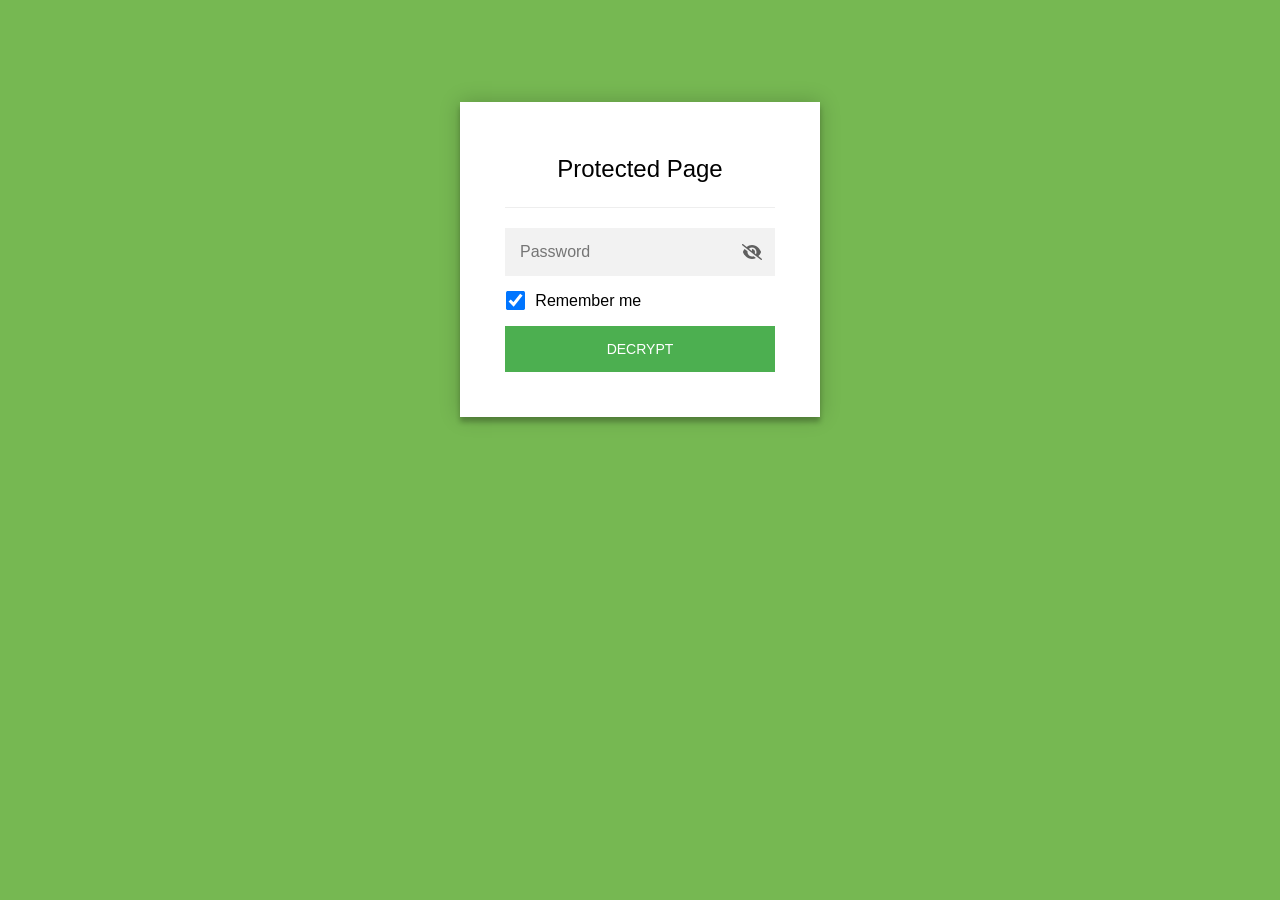
==== commit 7aa676aa: "Re-encrypt with analytics + remember-me checked by default" ====
--- a/index.html
+++ b/index.html
@@ -1,948 +1,892 @@
 <!DOCTYPE html>
-<html lang="en">
-<head>
-    <meta charset="UTF-8">
-    <meta name="viewport" content="width=device-width, initial-scale=1.0">
-    <title>Vlad Vamos | Product Designer</title>
-    <meta name="description" content="Product Designer based in Stockholm. I understand hard problems and design clear solutions. View my work at Silobreaker, BrightBid, and Zoniz.">
-
-    <!-- Open Graph / Social -->
-    <meta property="og:type" content="website">
-    <meta property="og:title" content="Vlad Vamos | Product Designer">
-    <meta property="og:description" content="Product Designer based in Stockholm. I understand hard problems and design clear solutions.">
-    <meta property="og:image" content="Vlad.jpg">
-
-    <!-- Twitter -->
-    <meta name="twitter:card" content="summary_large_image">
-    <meta name="twitter:title" content="Vlad Vamos | Product Designer">
-    <meta name="twitter:description" content="Product Designer based in Stockholm. I understand hard problems and design clear solutions.">
-
-    <link rel="icon" type="image/svg+xml" href="V.svg">
-    <link rel="preconnect" href="https://fonts.googleapis.com">
-    <link rel="preconnect" href="https://fonts.gstatic.com" crossorigin>
-    <link href="https://fonts.googleapis.com/css2?family=Inter:wght@400;500;600;700&display=swap" rel="stylesheet">
-    <link rel="stylesheet" href="styles/main.css">
-    <style>
-        /* ============================================
-           PAGE-SPECIFIC VARIABLE OVERRIDES
-           ============================================ */
-        :root {
-            --color-bg-gradient-start: rgba(200, 180, 240, 0.3);
-            --color-bg-gradient-end: rgba(240, 245, 255, 1);
-            --fiber-fade-color: rgba(248, 249, 252, 0.3);
-            --shadow-card: 0px 4px 24px 0px rgba(100, 100, 140, 0.12);
-            --toggle-icon: #6d5cce;
-        }
-
-        [data-theme="dark"] {
-            --color-bg-gradient-start: rgba(40, 20, 60, 0.5);
-            --color-bg-gradient-end: rgba(10, 10, 15, 1);
-            --fiber-fade-color: rgba(10, 10, 15, 0.25);
-            --shadow-card: 0px 4px 24px 0px rgba(0, 0, 0, 0.4);
-            --toggle-icon: #a496ff;
-        }
-
-        @media (prefers-color-scheme: dark) {
-            :root:not([data-theme="light"]) {
-                --color-bg-gradient-start: rgba(40, 20, 60, 0.5);
-                --color-bg-gradient-end: rgba(10, 10, 15, 1);
-                --fiber-fade-color: rgba(10, 10, 15, 0.25);
-                --shadow-card: 0px 4px 24px 0px rgba(0, 0, 0, 0.4);
-                --toggle-icon: #a496ff;
-            }
-        }
-
-        /* ============================================
-           HOMEPAGE-SPECIFIC STYLES
-           ============================================ */
-        body {
-            min-height: 100vh;
-            overflow-x: hidden;
-        }
-
-        /* Particle Canvas */
-        #particles-canvas {
-            position: fixed;
-            top: 0;
-            left: 0;
-            width: 100%;
-            height: 100%;
-            pointer-events: none;
-            z-index: 0;
-            border: none;
-            outline: none;
-        }
-
-        /* Gradient Background */
-        .background-gradient {
-            position: fixed;
-            top: 0;
-            left: 0;
-            width: 100%;
-            height: 100%;
-            background: radial-gradient(ellipse at 50% 100%,
-                var(--color-bg-gradient-start) 0%,
-                var(--color-bg-gradient-end) 70%
-            );
-            z-index: -1;
-        }
-
-        /* Main Container */
-        .main-container {
-            position: relative;
-            z-index: 1;
-            min-height: 100vh;
-            padding: 48px;
-            border: none;
-        }
-
-        .main-container section {
-            border: none;
-        }
-
-        @media (max-width: 1200px) {
-            .main-container {
-                padding: 32px 24px;
-            }
-        }
-
-        /* Hero Layout */
-        .hero-section {
-            display: grid;
-            grid-template-columns: 1fr auto;
-            gap: 48px;
-            margin-bottom: 40px;
-            align-items: start;
-            border: none;
-        }
-
-        @media (max-width: 1100px) {
-            .hero-section {
-                grid-template-columns: 1fr;
-                gap: 32px;
-            }
-        }
-
-        /* Greeting */
-        .greeting {
-            max-width: 816px;
-            padding: 80px 40px 40px;
-            background: rgba(255, 255, 255, 0.45);
-            backdrop-filter: blur(16px);
-            -webkit-backdrop-filter: blur(16px);
-            border-radius: var(--radius-xl);
-            border: 1px solid rgba(255, 255, 255, 0.3);
-            box-shadow: var(--shadow-card);
-        }
-
-        [data-theme="dark"] .greeting {
-            background: rgba(255, 255, 255, 0.08);
-            border-color: rgba(255, 255, 255, 0.12);
-        }
-
-        @media (prefers-color-scheme: dark) {
-            :root:not([data-theme="light"]) .greeting {
-                background: rgba(255, 255, 255, 0.08);
-                border-color: rgba(255, 255, 255, 0.12);
-            }
-        }
-
-        @media (max-width: 768px) {
-            .greeting {
-                padding: 24px;
-            }
-        }
-
-        .greeting__title {
-            font-size: clamp(40px, 8vw, 80px);
-            font-weight: 600;
-            color: var(--color-text);
-            margin-bottom: 24px;
-            line-height: 1.1;
-        }
-
-        .greeting__subtitle {
-            font-size: clamp(20px, 3vw, 32px);
-            font-weight: 600;
-            color: var(--color-text-secondary);
-            margin-bottom: 24px;
-            max-width: 600px;
-        }
-
-        [data-theme="dark"] .greeting__subtitle,
-        [data-theme="dark"] .greeting__hint {
-            color: var(--color-text);
-        }
-
-        @media (prefers-color-scheme: dark) {
-            :root:not([data-theme="light"]) .greeting__subtitle,
-            :root:not([data-theme="light"]) .greeting__hint {
-                color: var(--color-text);
-            }
-        }
-
-        .greeting__hint {
-            display: flex;
-            align-items: center;
-            gap: 16px;
-            font-size: 18px;
-            color: var(--color-text-secondary);
-        }
-
-        .greeting__hint-key {
-            display: inline-flex;
-            align-items: center;
-            justify-content: center;
-            width: 40px;
-            height: 40px;
-            background: rgba(139, 124, 247, 0.3);
-            color: var(--color-text);
-            border-radius: 8px;
-            font-weight: 600;
-            font-size: 16px;
-            border: 1px solid rgba(139, 124, 247, 0.5);
-        }
-
-        /* Profile Card */
-        .profile-card {
-            position: relative;
-            background: rgba(255, 255, 255, 0.45);
-            border-radius: var(--radius-xl);
-            padding: 24px;
-            box-shadow: var(--shadow-card);
-            min-width: 380px;
-            backdrop-filter: blur(16px);
-            -webkit-backdrop-filter: blur(16px);
-            border: 1px solid rgba(255, 255, 255, 0.3);
-        }
-
-        .profile-card .theme-toggle {
-            position: absolute;
-            top: 16px;
-            right: 16px;
-            z-index: 10;
-        }
-
-        [data-theme="dark"] .profile-card {
-            background: rgba(255, 255, 255, 0.08);
-            border-color: rgba(255, 255, 255, 0.12);
-        }
-
-        @media (prefers-color-scheme: dark) {
-            :root:not([data-theme="light"]) .profile-card {
-                background: rgba(255, 255, 255, 0.08);
-                border-color: rgba(255, 255, 255, 0.12);
-            }
-        }
-
-        @media (max-width: 500px) {
-            .profile-card {
-                min-width: 100%;
-            }
-        }
-
-        .profile-card__header {
-            display: flex;
-            align-items: center;
-            gap: 24px;
-            margin-bottom: 32px;
-        }
-
-        .profile-card__avatar {
-            width: 100px;
-            height: 100px;
-            border-radius: 20px;
-            object-fit: cover;
-            object-position: center top;
-            cursor: pointer;
-        }
-
-        .profile-card__info {
-            display: flex;
-            flex-direction: column;
-            gap: 4px;
-        }
-
-        .profile-card__role {
-            font-size: 14px;
-            font-weight: 500;
-            color: var(--color-text-secondary);
-        }
-
-        [data-theme="dark"] .profile-card__name,
-        [data-theme="dark"] .profile-card__role,
-        [data-theme="dark"] .contact-item {
-            color: var(--color-text);
-        }
-
-        @media (prefers-color-scheme: dark) {
-            :root:not([data-theme="light"]) .profile-card__name,
-            :root:not([data-theme="light"]) .profile-card__role,
-            :root:not([data-theme="light"]) .contact-item {
-                color: var(--color-text);
-            }
-        }
-
-        .profile-card__name {
-            font-size: 32px;
-            font-weight: 400;
-            color: var(--color-text-secondary);
-        }
-
-        .profile-card__contact {
-            display: grid;
-            grid-template-columns: 1fr 1fr;
-            gap: 16px 32px;
-        }
-
-        @media (max-width: 500px) {
-            .profile-card__contact {
-                grid-template-columns: 1fr;
-            }
-        }
-
-        .contact-item {
-            display: flex;
-            align-items: center;
-            gap: 8px;
-            font-size: 14px;
-            color: var(--color-text-secondary);
-        }
-
-        .contact-item__icon {
-            width: 24px;
-            height: 24px;
-            flex-shrink: 0;
-        }
-
-        .contact-item a {
-            color: var(--color-link);
-            text-decoration: none;
-            transition: opacity 0.2s;
-        }
-
-        .contact-item a:hover {
-            opacity: 0.8;
-            text-decoration: underline;
-        }
-
-        /* Homepage Projects Grid */
-        .projects-section {
-            max-width: 1400px;
-            margin: 0 auto;
-            border: none;
-        }
-
-        .projects-grid {
-            display: grid;
-            grid-template-columns: repeat(2, 1fr);
-            gap: 40px;
-        }
-
-        .projects-grid .project-card:last-child:nth-child(odd) {
-            grid-column: 1 / -1;
-            max-width: calc(50% - 20px);
-            margin: 0 auto;
-        }
-
-        @media (max-width: 900px) {
-            .projects-grid {
-                grid-template-columns: 1fr;
-                gap: 24px;
-            }
-        }
-
-        /* Homepage Project Card */
-        .project-card {
-            background: var(--color-card);
-            border-radius: var(--radius-xl);
-            padding: 24px;
-            box-shadow: var(--shadow-card);
-            display: flex;
-            flex-direction: column;
-            gap: 24px;
-            text-decoration: none;
-            color: inherit;
-            transition: transform 0.3s ease, box-shadow 0.3s ease;
-            backdrop-filter: blur(20px);
-            border: 1px solid var(--color-border);
-        }
-
-        .project-card:hover {
-            transform: translateY(-8px);
-            box-shadow: 0px 8px 32px 0px rgba(139, 124, 247, 0.2);
-            border-color: rgba(139, 124, 247, 0.3);
-        }
-
-        .project-card__image-container {
-            position: relative;
-            border-radius: 20px;
-            overflow: hidden;
-            border: 1px solid rgba(255, 255, 255, 0.1);
-            height: 280px;
-        }
-
-        .project-card__image-bg {
-            position: absolute;
-            inset: 0;
-            background: linear-gradient(167deg, rgb(132, 250, 228) 8%, rgb(99, 102, 250) 89%);
-        }
-
-        .project-card__image {
-            position: absolute;
-            top: 12px;
-            left: 50%;
-            transform: translateX(-50%);
-            width: 92%;
-            height: auto;
-            object-fit: cover;
-            border-radius: 8px;
-        }
-
-        .project-card__content {
-            display: flex;
-            flex-direction: column;
-            gap: 12px;
-        }
-
-        .project-card__logo-text {
-            font-size: 24px;
-            font-weight: 700;
-            color: var(--color-text);
-            letter-spacing: -0.5px;
-        }
-
-        .project-card__description {
-            font-size: 16px;
-            font-weight: 500;
-            color: var(--color-text-secondary);
-            line-height: 1.5;
-        }
-
-        [data-theme="dark"] .project-card__description {
-            color: var(--color-text);
-        }
-
-        @media (prefers-color-scheme: dark) {
-            :root:not([data-theme="light"]) .project-card__description {
-                color: var(--color-text);
-            }
-        }
-
-        .project-card__badge {
-            display: inline-flex;
-            align-items: center;
-            gap: 6px;
-            padding: 4px 12px;
-            background: rgba(34, 197, 94, 0.1);
-            color: #16a34a;
-            font-size: 12px;
-            font-weight: 500;
-            border-radius: 100px;
-            width: fit-content;
-        }
-
-        .project-card__badge-dot {
-            width: 6px;
-            height: 6px;
-            background: #22c55e;
-            border-radius: 50%;
-        }
-
-        /* Slide Animations - driven by JS scroll progress */
-        .greeting,
-        .profile-card {
-            will-change: transform, opacity;
-        }
-
-        /* Footer */
-        .footer {
-            text-align: center;
-            padding: 48px 24px;
-            color: var(--color-text-secondary);
-            font-size: 14px;
-            border-top: none;
-        }
-
-        /* LinkedIn Icon */
-        .linkedin-icon {
-            width: 24px;
-            height: 24px;
-            background: #0A66C2;
-            border-radius: 4px;
-            display: flex;
-            align-items: center;
-            justify-content: center;
-        }
-
-        .linkedin-icon svg {
-            width: 16px;
-            height: 16px;
-            fill: white;
-        }
-    </style>
-</head>
-<body>
-    <!-- Particle Canvas -->
-    <canvas id="particles-canvas"></canvas>
-
-    <!-- Gradient Background -->
-    <div class="background-gradient"></div>
-
-    <!-- Main Content -->
-    <div class="main-container">
-        <!-- Hero Section -->
-        <section class="hero-section">
-            <!-- Greeting -->
-            <div class="greeting">
-                <h1 class="greeting__title">Hi! <span style="font-family: 'Apple Color Emoji', 'Segoe UI Emoji', sans-serif;">&#128075;</span> I'm Vlad</h1>
-                <p class="greeting__subtitle">I like understanding hard problems and designing clear solutions.</p>
-                <div class="greeting__hint">
-                    <span>Scroll</span>
-                    <span class="greeting__hint-key">&#8595;</span>
-                    <span>to see my work</span>
+<html class="staticrypt-html">
+    <head>
+        <meta charset="utf-8" />
+        <title>Protected Page</title>
+        <meta name="viewport" content="width=device-width, initial-scale=1" />
+
+        <!-- do not cache this page -->
+        <meta http-equiv="cache-control" content="max-age=0" />
+        <meta http-equiv="cache-control" content="no-cache" />
+        <meta http-equiv="expires" content="0" />
+        <meta http-equiv="expires" content="Tue, 01 Jan 1980 1:00:00 GMT" />
+        <meta http-equiv="pragma" content="no-cache" />
+
+        <style>
+            .staticrypt-hr {
+                margin-top: 20px;
+                margin-bottom: 20px;
+                border: 0;
+                border-top: 1px solid #eee;
+            }
+
+            .staticrypt-page {
+                width: 360px;
+                padding: 8% 0 0;
+                margin: auto;
+                box-sizing: border-box;
+            }
+
+            .staticrypt-form {
+                position: relative;
+                z-index: 1;
+                background: #ffffff;
+                max-width: 360px;
+                margin: 0 auto 100px;
+                padding: 45px;
+                text-align: center;
+                box-shadow: 0 0 20px 0 rgba(0, 0, 0, 0.2), 0 5px 5px 0 rgba(0, 0, 0, 0.24);
+            }
+
+            .staticrypt-form input[type="password"],
+            input[type="text"] {
+                background: inherit;
+                border: 0;
+                box-sizing: border-box; /* This ensures padding is included in the total width */
+                font-size: 14px;
+                outline: 0;
+                padding: 15px 30px 15px 15px; /* Adjust the padding to ensure there is space for the icon */
+                width: 100%;
+            }
+
+            .staticrypt-password-container {
+                position: relative;
+                outline: 0;
+                background: #f2f2f2;
+                width: 100%;
+                border: 0;
+                margin: 0 0 15px;
+                box-sizing: border-box;
+            }
+
+            .staticrypt-toggle-password-visibility {
+                cursor: pointer;
+                height: 20px;
+                opacity: 60%;
+                padding: 13px;
+                position: absolute;
+                right: 0;
+                top: 50%;
+                transform: translateY(-50%);
+                width: 20px;
+            }
+
+            .staticrypt-form .staticrypt-decrypt-button {
+                text-transform: uppercase;
+                outline: 0;
+                background: #4CAF50;
+                width: 100%;
+                border: 0;
+                padding: 15px;
+                color: #ffffff;
+                font-size: 14px;
+                cursor: pointer;
+            }
+
+            .staticrypt-form .staticrypt-decrypt-button:hover,
+            .staticrypt-form .staticrypt-decrypt-button:active,
+            .staticrypt-form .staticrypt-decrypt-button:focus {
+                background: #4CAF50;
+                filter: brightness(92%);
+            }
+
+            .staticrypt-html {
+                height: 100%;
+            }
+
+            .staticrypt-body {
+                height: 100%;
+                margin: 0;
+            }
+
+            .staticrypt-content {
+                height: 100%;
+                margin-bottom: 1em;
+                background: #76B852;
+                font-family: "Arial", sans-serif;
+                -webkit-font-smoothing: antialiased;
+                -moz-osx-font-smoothing: grayscale;
+            }
+
+            .staticrypt-instructions {
+                margin-top: -1em;
+                margin-bottom: 1em;
+            }
+
+            .staticrypt-title {
+                font-size: 1.5em;
+            }
+
+            label.staticrypt-remember {
+                display: flex;
+                align-items: center;
+                margin-bottom: 1em;
+            }
+
+            .staticrypt-remember input[type="checkbox"] {
+                transform: scale(1.5);
+                margin-right: 1em;
+            }
+
+            .hidden {
+                display: none !important;
+            }
+
+            .staticrypt-spinner-container {
+                height: 100%;
+                display: flex;
+                align-items: center;
+                justify-content: center;
+            }
+
+            .staticrypt-spinner {
+                display: inline-block;
+                width: 2rem;
+                height: 2rem;
+                vertical-align: text-bottom;
+                border: 0.25em solid gray;
+                border-right-color: transparent;
+                border-radius: 50%;
+                -webkit-animation: spinner-border 0.75s linear infinite;
+                animation: spinner-border 0.75s linear infinite;
+                animation-duration: 0.75s;
+                animation-timing-function: linear;
+                animation-delay: 0s;
+                animation-iteration-count: infinite;
+                animation-direction: normal;
+                animation-fill-mode: none;
+                animation-play-state: running;
+                animation-name: spinner-border;
+            }
+
+            @keyframes spinner-border {
+                100% {
+                    transform: rotate(360deg);
+                }
+            }
+
+            @media screen and (-webkit-min-device-pixel-ratio: 0) {
+                .staticrypt-form input[type="password"],
+                input[type="text"] {
+                    font-size: 16px;
+                }
+            }
+        </style>
+    </head>
+
+    <body class="staticrypt-body">
+        <div id="staticrypt_loading" class="staticrypt-spinner-container">
+            <div class="staticrypt-spinner"></div>
+        </div>
+
+        <div id="staticrypt_content" class="staticrypt-content hidden">
+            <div class="staticrypt-page">
+                <div class="staticrypt-form">
+                    <div class="staticrypt-instructions">
+                        <p class="staticrypt-title">Protected Page</p>
+                        <p></p>
+                    </div>
+
+                    <hr class="staticrypt-hr" />
+
+                    <form id="staticrypt-form" action="#" method="post">
+                        <div class="staticrypt-password-container">
+                            <input
+                                id="staticrypt-password"
+                                type="password"
+                                name="password"
+                                placeholder="Password"
+                                autofocus
+                            />
+
+                            <img
+                                class="staticrypt-toggle-password-visibility"
+                                alt="Show password"
+                                title="Show password"
+                                src="[data-uri]"
+                            />
+                        </div>
+
+                        <label id="staticrypt-remember-label" class="staticrypt-remember hidden">
+                            <input id="staticrypt-remember" type="checkbox" name="remember" checked />
+                            Remember me
+                        </label>
+
+                        <input type="submit" class="staticrypt-decrypt-button" value="DECRYPT" />
+                    </form>
                 </div>
             </div>
-
-            <!-- Profile Card -->
-            <div class="profile-card">
-                <div class="theme-toggle">
-                    <button class="theme-toggle__button" id="theme-toggle" aria-label="Toggle dark mode">
-                        <span class="theme-toggle__knob">
-                            <svg class="theme-toggle__icon theme-toggle__icon--sun" viewBox="0 0 24 24" fill="none" stroke="currentColor" stroke-width="2" stroke-linecap="round" stroke-linejoin="round">
-                                <circle cx="12" cy="12" r="5"></circle>
-                                <line x1="12" y1="1" x2="12" y2="3"></line>
-                                <line x1="12" y1="21" x2="12" y2="23"></line>
-                                <line x1="4.22" y1="4.22" x2="5.64" y2="5.64"></line>
-                                <line x1="18.36" y1="18.36" x2="19.78" y2="19.78"></line>
-                                <line x1="1" y1="12" x2="3" y2="12"></line>
-                                <line x1="21" y1="12" x2="23" y2="12"></line>
-                                <line x1="4.22" y1="19.78" x2="5.64" y2="18.36"></line>
-                                <line x1="18.36" y1="5.64" x2="19.78" y2="4.22"></line>
-                            </svg>
-                            <svg class="theme-toggle__icon theme-toggle__icon--moon" viewBox="0 0 24 24" fill="none" stroke="currentColor" stroke-width="2" stroke-linecap="round" stroke-linejoin="round">
-                                <path d="M21 12.79A9 9 0 1 1 11.21 3 7 7 0 0 0 21 12.79z"></path>
-                            </svg>
-                        </span>
-                    </button>
-                </div>
-                <div class="profile-card__header">
-                    <img
-                        src="Vlad.jpg"
-                        alt="Vlad Vamos"
-                        class="profile-card__avatar"
-                        id="avatar-image"
-                        onclick="openAvatarLightbox()"
-                    >
-                    <div class="profile-card__info">
-                        <span class="profile-card__role">Product Designer</span>
-                        <span class="profile-card__name">Vlad Vamos</span>
-                    </div>
-                </div>
-                <div class="profile-card__contact">
-                    <div class="contact-item">
-                        <svg class="contact-item__icon" viewBox="0 0 24 24" fill="none" stroke="currentColor" stroke-width="2">
-                            <path d="M4 4h16c1.1 0 2 .9 2 2v12c0 1.1-.9 2-2 2H4c-1.1 0-2-.9-2-2V6c0-1.1.9-2 2-2z"/>
-                            <path d="M22 6l-10 7L2 6"/>
-                        </svg>
-                        <a href="mailto:vladvamos98@gmail.com">vladvamos98@gmail.com</a>
-                    </div>
-                    <div class="contact-item">
-                        <svg class="contact-item__icon" viewBox="0 0 24 24" fill="currentColor">
-                            <path d="M12 2C8.13 2 5 5.13 5 9c0 5.25 7 13 7 13s7-7.75 7-13c0-3.87-3.13-7-7-7zm0 9.5c-1.38 0-2.5-1.12-2.5-2.5s1.12-2.5 2.5-2.5 2.5 1.12 2.5 2.5-1.12 2.5-2.5 2.5z"/>
-                        </svg>
-                        <span>Stockholm, Sweden</span>
-                    </div>
-                    <div class="contact-item">
-                        <div class="linkedin-icon">
-                            <svg viewBox="0 0 24 24">
-                                <path d="M20.447 20.452h-3.554v-5.569c0-1.328-.027-3.037-1.852-3.037-1.853 0-2.136 1.445-2.136 2.939v5.667H9.351V9h3.414v1.561h.046c.477-.9 1.637-1.85 3.37-1.85 3.601 0 4.267 2.37 4.267 5.455v6.286zM5.337 7.433c-1.144 0-2.063-.926-2.063-2.065 0-1.138.92-2.063 2.063-2.063 1.14 0 2.064.925 2.064 2.063 0 1.139-.925 2.065-2.064 2.065zm1.782 13.019H3.555V9h3.564v11.452zM22.225 0H1.771C.792 0 0 .774 0 1.729v20.542C0 23.227.792 24 1.771 24h20.451C23.2 24 24 23.227 24 22.271V1.729C24 .774 23.2 0 22.222 0h.003z"/>
-                            </svg>
-                        </div>
-                        <a href="https://www.linkedin.com/in/vlad-vamos-b99242163/" target="_blank">LinkedIn Profile</a>
-                    </div>
-                    <div class="contact-item">
-                        <svg class="contact-item__icon" viewBox="0 0 24 24" fill="currentColor">
-                            <path d="M6.62 10.79c1.44 2.83 3.76 5.14 6.59 6.59l2.2-2.2c.27-.27.67-.36 1.02-.24 1.12.37 2.33.57 3.57.57.55 0 1 .45 1 1V20c0 .55-.45 1-1 1-9.39 0-17-7.61-17-17 0-.55.45-1 1-1h3.5c.55 0 1 .45 1 1 0 1.25.2 2.45.57 3.57.11.35.03.74-.25 1.02l-2.2 2.2z"/>
-                        </svg>
-                        <span>+46 73 528 67 87</span>
-                    </div>
-                </div>
-            </div>
-        </section>
-
-        <!-- Projects Section -->
-        <section class="projects-section">
-            <div class="projects-grid">
-                <!-- Silobreaker -->
-                <a href="Silobreaker/silobreaker-case-study-v3.html" class="project-card">
-                    <div class="project-card__image-container">
-                        <div class="project-card__image-bg"></div>
-                        <img src="Silobreaker/Silobreaker Dashboard.png" alt="Silobreaker Dashboard" class="project-card__image">
-                    </div>
-                    <div class="project-card__content">
-                        <div class="project-card__badge">
-                            <span class="project-card__badge-dot"></span>
-                            Currently working here
-                        </div>
-                        <span class="project-card__logo-text project-card__logo-text--silobreaker">Silobreaker</span>
-                        <p class="project-card__description">Building a design system for a 20-year-old Intelligence platform. 2x faster design, 100% adoption.</p>
-                    </div>
-                </a>
-
-                <!-- BrightBid -->
-                <a href="Brightbid/brightbid-case-study.html" class="project-card">
-                    <div class="project-card__image-container">
-                        <div class="project-card__image-bg"></div>
-                        <img src="Brightbid/Dashboard.png" alt="BrightBid Dashboard" class="project-card__image">
-                    </div>
-                    <div class="project-card__content">
-                        <span class="project-card__logo-text">BrightBid</span>
-                        <p class="project-card__description">Redesigned an AI ad platform. ~35% fewer support tickets, prototype used 8+ months for sales.</p>
-                    </div>
-                </a>
-
-                <!-- Zoniz -->
-                <a href="Zoniz/zoniz-case-study.html" class="project-card">
-                    <div class="project-card__image-container">
-                        <div class="project-card__image-bg"></div>
-                        <img src="Zoniz/CMS - Dashboard.png" alt="Zoniz CMS Dashboard" class="project-card__image">
-                    </div>
-                    <div class="project-card__content">
-                        <span class="project-card__logo-text">Zoniz</span>
-                        <p class="project-card__description">Built a restaurant platform from scratch. ~80% fewer order errors, 100 restaurants across 3 countries.</p>
-                    </div>
-                </a>
-            </div>
-        </section>
-
-        <!-- Footer -->
-        <footer class="footer">
-            <p>Designed and built by Vlad Vamos &middot; 2026</p>
-        </footer>
-    </div>
-
-    <!-- Theme Script -->
-    <script src="scripts/theme.js"></script>
-    <script src="scripts/lightbox-anim.js"></script>
-
-    <!-- Fiber Optic Animation -->
-    <script>
-        const canvas = document.getElementById('particles-canvas');
-        const ctx = canvas.getContext('2d');
-
-        let strands = [];
-        let mouseX = -1000;
-        let mouseY = -1000;
-        let animationId;
-
-        function resizeCanvas() {
-            canvas.width = window.innerWidth;
-            canvas.height = window.innerHeight;
-        }
-
-        const colors = [
-            { r: 0, g: 150, b: 255 },
-            { r: 50, g: 120, b: 255 },
-            { r: 180, g: 80, b: 255 },
-            { r: 140, g: 50, b: 255 },
-            { r: 0, g: 255, b: 255 },
-            { r: 80, g: 220, b: 255 },
-        ];
-
-        let baseX, baseY;
-
-        class FiberStrand {
-            constructor(index, total) {
-                const spread = 1.1;
-                const baseAngle = -Math.PI / 2;
-                const angleRange = Math.PI * spread;
-                const normalizedIndex = (index / (total - 1)) - 0.5;
-                this.baseAngle = baseAngle + normalizedIndex * angleRange;
-                this.targetAngle = this.baseAngle;
-                this.currentAngle = this.baseAngle;
-                const screenDiagonal = Math.sqrt(canvas.width * canvas.width + canvas.height * canvas.height);
-                const baseLength = screenDiagonal * 0.7;
-                this.length = baseLength * (0.6 + Math.random() * 0.5);
-                this.color = colors[Math.floor(Math.random() * colors.length)];
-                this.brightness = Math.random() * 0.3 + 0.6;
-                this.thickness = Math.random() * 1.2 + 0.4;
-                this.glowSize = Math.random() * 3 + 2;
-                this.swayOffset = Math.random() * Math.PI * 2;
-                this.swaySpeed = Math.random() * 0.001 + 0.0005;
-                this.swayAmount = Math.random() * 0.03 + 0.01;
-                this.pulseOffset = Math.random() * Math.PI * 2;
-                this.pulseSpeed = Math.random() * 0.002 + 0.001;
-                this.angleVelocity = 0;
-                this.spring = 0.015 + Math.random() * 0.01;
-                this.damping = 0.92;
-                const edgeFactor = Math.abs(normalizedIndex) * 2;
-                this.curvature = (Math.random() * 0.2 + 0.1) * (1 + edgeFactor * 0.5);
-                this.curveDirection = Math.sign(normalizedIndex) || (Math.random() > 0.5 ? 1 : -1);
-            }
-
-            update(time) {
-                const sway = Math.sin(time * this.swaySpeed + this.swayOffset) * this.swayAmount;
-                this.targetAngle = this.baseAngle + sway;
-                const angleDiff = this.targetAngle - this.currentAngle;
-                this.angleVelocity += angleDiff * this.spring;
-                this.angleVelocity *= this.damping;
-                this.currentAngle += this.angleVelocity;
-                this.currentBrightness = this.brightness + Math.sin(time * this.pulseSpeed + this.pulseOffset) * 0.1;
-            }
-
-            pushAway(cursorX, cursorY) {
-                for (let t = 0.3; t <= 1; t += 0.2) {
-                    const pointX = baseX + Math.cos(this.currentAngle) * this.length * t;
-                    const pointY = baseY + Math.sin(this.currentAngle) * this.length * t;
-                    const dx = pointX - cursorX;
-                    const dy = pointY - cursorY;
-                    const distance = Math.sqrt(dx * dx + dy * dy);
-                    const pushRadius = 120;
-                    if (distance < pushRadius) {
-                        const cursorAngle = Math.atan2(cursorY - baseY, cursorX - baseX);
-                        const angleDiff = this.currentAngle - cursorAngle;
-                        let pushDirection = angleDiff > 0 ? 1 : -1;
-                        const force = (1 - distance / pushRadius) * 0.15 * t;
-                        this.angleVelocity += pushDirection * force;
+        </div>
+
+        <script>
+            // these variables will be filled when generating the file - the template format is 'variable_name'
+            const staticryptInitiator = ((function(){
+  const exports = {};
+  const cryptoEngine = ((function(){
+  const exports = {};
+  const { subtle } = crypto;
+
+const IV_BITS = 16 * 8;
+const HEX_BITS = 4;
+const ENCRYPTION_ALGO = "AES-CBC";
+
+/**
+ * Translates between utf8 encoded hexadecimal strings
+ * and Uint8Array bytes.
+ */
+const HexEncoder = {
+    /**
+     * hex string -> bytes
+     * @param {string} hexString
+     * @returns {Uint8Array}
+     */
+    parse: function (hexString) {
+        if (hexString.length % 2 !== 0) throw "Invalid hexString";
+        const arrayBuffer = new Uint8Array(hexString.length / 2);
+
+        for (let i = 0; i < hexString.length; i += 2) {
+            const byteValue = parseInt(hexString.substring(i, i + 2), 16);
+            if (isNaN(byteValue)) {
+                throw "Invalid hexString";
+            }
+            arrayBuffer[i / 2] = byteValue;
+        }
+        return arrayBuffer;
+    },
+
+    /**
+     * bytes -> hex string
+     * @param {Uint8Array} bytes
+     * @returns {string}
+     */
+    stringify: function (bytes) {
+        const hexBytes = [];
+
+        for (let i = 0; i < bytes.length; ++i) {
+            let byteString = bytes[i].toString(16);
+            if (byteString.length < 2) {
+                byteString = "0" + byteString;
+            }
+            hexBytes.push(byteString);
+        }
+        return hexBytes.join("");
+    },
+};
+
+/**
+ * Translates between utf8 strings and Uint8Array bytes.
+ */
+const UTF8Encoder = {
+    parse: function (str) {
+        return new TextEncoder().encode(str);
+    },
+
+    stringify: function (bytes) {
+        return new TextDecoder().decode(bytes);
+    },
+};
+
+/**
+ * Salt and encrypt a msg with a password.
+ */
+async function encrypt(msg, hashedPassword) {
+    // Must be 16 bytes, unpredictable, and preferably cryptographically random. However, it need not be secret.
+    // https://developer.mozilla.org/en-US/docs/Web/API/SubtleCrypto/encrypt#parameters
+    const iv = crypto.getRandomValues(new Uint8Array(IV_BITS / 8));
+
+    const key = await subtle.importKey("raw", HexEncoder.parse(hashedPassword), ENCRYPTION_ALGO, false, ["encrypt"]);
+
+    const encrypted = await subtle.encrypt(
+        {
+            name: ENCRYPTION_ALGO,
+            iv: iv,
+        },
+        key,
+        UTF8Encoder.parse(msg)
+    );
+
+    // iv will be 32 hex characters, we prepend it to the ciphertext for use in decryption
+    return HexEncoder.stringify(iv) + HexEncoder.stringify(new Uint8Array(encrypted));
+}
+exports.encrypt = encrypt;
+
+/**
+ * Decrypt a salted msg using a password.
+ *
+ * @param {string} encryptedMsg
+ * @param {string} hashedPassword
+ * @returns {Promise<string>}
+ */
+async function decrypt(encryptedMsg, hashedPassword) {
+    const ivLength = IV_BITS / HEX_BITS;
+    const iv = HexEncoder.parse(encryptedMsg.substring(0, ivLength));
+    const encrypted = encryptedMsg.substring(ivLength);
+
+    const key = await subtle.importKey("raw", HexEncoder.parse(hashedPassword), ENCRYPTION_ALGO, false, ["decrypt"]);
+
+    const outBuffer = await subtle.decrypt(
+        {
+            name: ENCRYPTION_ALGO,
+            iv: iv,
+        },
+        key,
+        HexEncoder.parse(encrypted)
+    );
+
+    return UTF8Encoder.stringify(new Uint8Array(outBuffer));
+}
+exports.decrypt = decrypt;
+
+/**
+ * Salt and hash the password so it can be stored in localStorage without opening a password reuse vulnerability.
+ *
+ * @param {string} password
+ * @param {string} salt
+ * @returns {Promise<string>}
+ */
+async function hashPassword(password, salt) {
+    // we hash the password in multiple steps, each adding more iterations. This is because we used to allow less
+    // iterations, so for backward compatibility reasons, we need to support going from that to more iterations.
+    let hashedPassword = await hashLegacyRound(password, salt);
+
+    hashedPassword = await hashSecondRound(hashedPassword, salt);
+
+    return hashThirdRound(hashedPassword, salt);
+}
+exports.hashPassword = hashPassword;
+
+/**
+ * This hashes the password with 1k iterations. This is a low number, we need this function to support backwards
+ * compatibility.
+ *
+ * @param {string} password
+ * @param {string} salt
+ * @returns {Promise<string>}
+ */
+function hashLegacyRound(password, salt) {
+    return pbkdf2(password, salt, 1000, "SHA-1");
+}
+exports.hashLegacyRound = hashLegacyRound;
+
+/**
+ * Add a second round of iterations. This is because we used to use 1k, so for backwards compatibility with
+ * remember-me/autodecrypt links, we need to support going from that to more iterations.
+ *
+ * @param hashedPassword
+ * @param salt
+ * @returns {Promise<string>}
+ */
+function hashSecondRound(hashedPassword, salt) {
+    return pbkdf2(hashedPassword, salt, 14000, "SHA-256");
+}
+exports.hashSecondRound = hashSecondRound;
+
+/**
+ * Add a third round of iterations to bring total number to 600k. This is because we used to use 1k, then 15k, so for
+ * backwards compatibility with remember-me/autodecrypt links, we need to support going from that to more iterations.
+ *
+ * @param hashedPassword
+ * @param salt
+ * @returns {Promise<string>}
+ */
+function hashThirdRound(hashedPassword, salt) {
+    return pbkdf2(hashedPassword, salt, 585000, "SHA-256");
+}
+exports.hashThirdRound = hashThirdRound;
+
+/**
+ * Salt and hash the password so it can be stored in localStorage without opening a password reuse vulnerability.
+ *
+ * @param {string} password
+ * @param {string} salt
+ * @param {int} iterations
+ * @param {string} hashAlgorithm
+ * @returns {Promise<string>}
+ */
+async function pbkdf2(password, salt, iterations, hashAlgorithm) {
+    const key = await subtle.importKey("raw", UTF8Encoder.parse(password), "PBKDF2", false, ["deriveBits"]);
+
+    const keyBytes = await subtle.deriveBits(
+        {
+            name: "PBKDF2",
+            hash: hashAlgorithm,
+            iterations,
+            salt: UTF8Encoder.parse(salt),
+        },
+        key,
+        256
+    );
+
+    return HexEncoder.stringify(new Uint8Array(keyBytes));
+}
+
+function generateRandomSalt() {
+    const bytes = crypto.getRandomValues(new Uint8Array(128 / 8));
+
+    return HexEncoder.stringify(new Uint8Array(bytes));
+}
+exports.generateRandomSalt = generateRandomSalt;
+
+async function signMessage(hashedPassword, message) {
+    const key = await subtle.importKey(
+        "raw",
+        HexEncoder.parse(hashedPassword),
+        {
+            name: "HMAC",
+            hash: "SHA-256",
+        },
+        false,
+        ["sign"]
+    );
+    const signature = await subtle.sign("HMAC", key, UTF8Encoder.parse(message));
+
+    return HexEncoder.stringify(new Uint8Array(signature));
+}
+exports.signMessage = signMessage;
+
+function getRandomAlphanum() {
+    const possibleCharacters = "abcdefghijklmnopqrstuvwxyzABCDEFGHIJKLMNOPQRSTUVWXYZ0123456789";
+
+    let byteArray;
+    let parsedInt;
+
+    // Keep generating new random bytes until we get a value that falls
+    // within a range that can be evenly divided by possibleCharacters.length
+    do {
+        byteArray = crypto.getRandomValues(new Uint8Array(1));
+        // extract the lowest byte to get an int from 0 to 255 (probably unnecessary, since we're only generating 1 byte)
+        parsedInt = byteArray[0] & 0xff;
+    } while (parsedInt >= 256 - (256 % possibleCharacters.length));
+
+    // Take the modulo of the parsed integer to get a random number between 0 and totalLength - 1
+    const randomIndex = parsedInt % possibleCharacters.length;
+
+    return possibleCharacters[randomIndex];
+}
+
+/**
+ * Generate a random string of a given length.
+ *
+ * @param {int} length
+ * @returns {string}
+ */
+function generateRandomString(length) {
+    let randomString = "";
+
+    for (let i = 0; i < length; i++) {
+        randomString += getRandomAlphanum();
+    }
+
+    return randomString;
+}
+exports.generateRandomString = generateRandomString;
+
+  return exports;
+})());
+const codec = ((function(){
+  const exports = {};
+  /**
+ * Initialize the codec with the provided cryptoEngine - this return functions to encode and decode messages.
+ *
+ * @param cryptoEngine - the engine to use for encryption / decryption
+ */
+function init(cryptoEngine) {
+    const exports = {};
+
+    /**
+     * Top-level function for encoding a message.
+     * Includes password hashing, encryption, and signing.
+     *
+     * @param {string} msg
+     * @param {string} password
+     * @param {string} salt
+     *
+     * @returns {string} The encoded text
+     */
+    async function encode(msg, password, salt) {
+        const hashedPassword = await cryptoEngine.hashPassword(password, salt);
+
+        const encrypted = await cryptoEngine.encrypt(msg, hashedPassword);
+
+        // we use the hashed password in the HMAC because this is effectively what will be used a password (so we can store
+        // it in localStorage safely, we don't use the clear text password)
+        const hmac = await cryptoEngine.signMessage(hashedPassword, encrypted);
+
+        return hmac + encrypted;
+    }
+    exports.encode = encode;
+
+    /**
+     * Encode using a password that has already been hashed. This is useful to encode multiple messages in a row, that way
+     * we don't need to hash the password multiple times.
+     *
+     * @param {string} msg
+     * @param {string} hashedPassword
+     *
+     * @returns {string} The encoded text
+     */
+    async function encodeWithHashedPassword(msg, hashedPassword) {
+        const encrypted = await cryptoEngine.encrypt(msg, hashedPassword);
+
+        // we use the hashed password in the HMAC because this is effectively what will be used a password (so we can store
+        // it in localStorage safely, we don't use the clear text password)
+        const hmac = await cryptoEngine.signMessage(hashedPassword, encrypted);
+
+        return hmac + encrypted;
+    }
+    exports.encodeWithHashedPassword = encodeWithHashedPassword;
+
+    /**
+     * Top-level function for decoding a message.
+     * Includes signature check and decryption.
+     *
+     * @param {string} signedMsg
+     * @param {string} hashedPassword
+     * @param {string} salt
+     * @param {int} backwardCompatibleAttempt
+     * @param {string} originalPassword
+     *
+     * @returns {Object} {success: true, decoded: string} | {success: false, message: string}
+     */
+    async function decode(signedMsg, hashedPassword, salt, backwardCompatibleAttempt = 0, originalPassword = "") {
+        const encryptedHMAC = signedMsg.substring(0, 64);
+        const encryptedMsg = signedMsg.substring(64);
+        const decryptedHMAC = await cryptoEngine.signMessage(hashedPassword, encryptedMsg);
+
+        if (decryptedHMAC !== encryptedHMAC) {
+            // we have been raising the number of iterations in the hashing algorithm multiple times, so to support the old
+            // remember-me/autodecrypt links we need to try bringing the old hashes up to speed.
+            originalPassword = originalPassword || hashedPassword;
+            if (backwardCompatibleAttempt === 0) {
+                const updatedHashedPassword = await cryptoEngine.hashThirdRound(originalPassword, salt);
+
+                return decode(signedMsg, updatedHashedPassword, salt, backwardCompatibleAttempt + 1, originalPassword);
+            }
+            if (backwardCompatibleAttempt === 1) {
+                let updatedHashedPassword = await cryptoEngine.hashSecondRound(originalPassword, salt);
+                updatedHashedPassword = await cryptoEngine.hashThirdRound(updatedHashedPassword, salt);
+
+                return decode(signedMsg, updatedHashedPassword, salt, backwardCompatibleAttempt + 1, originalPassword);
+            }
+
+            return { success: false, message: "Signature mismatch" };
+        }
+
+        return {
+            success: true,
+            decoded: await cryptoEngine.decrypt(encryptedMsg, hashedPassword),
+        };
+    }
+    exports.decode = decode;
+
+    return exports;
+}
+exports.init = init;
+
+  return exports;
+})());
+const decode = codec.init(cryptoEngine).decode;
+
+/**
+ * Initialize the staticrypt module, that exposes functions callbable by the password_template.
+ *
+ * @param {{
+ *  staticryptEncryptedMsgUniqueVariableName: string,
+ *  isRememberEnabled: boolean,
+ *  rememberDurationInDays: number,
+ *  staticryptSaltUniqueVariableName: string,
+ * }} staticryptConfig - object of data that is stored on the password_template at encryption time.
+ *
+ * @param {{
+ *  rememberExpirationKey: string,
+ *  rememberPassphraseKey: string,
+ *  replaceHtmlCallback: function,
+ *  clearLocalStorageCallback: function,
+ * }} templateConfig - object of data that can be configured by a custom password_template.
+ */
+function init(staticryptConfig, templateConfig) {
+    const exports = {};
+
+    /**
+     * Decrypt our encrypted page, replace the whole HTML.
+     *
+     * @param {string} hashedPassword
+     * @returns {Promise<boolean>}
+     */
+    async function decryptAndReplaceHtml(hashedPassword) {
+        const { staticryptEncryptedMsgUniqueVariableName, staticryptSaltUniqueVariableName } = staticryptConfig;
+        const { replaceHtmlCallback } = templateConfig;
+
+        const result = await decode(
+            staticryptEncryptedMsgUniqueVariableName,
+            hashedPassword,
+            staticryptSaltUniqueVariableName
+        );
+        if (!result.success) {
+            return false;
+        }
+        const plainHTML = result.decoded;
+
+        // if the user configured a callback call it, otherwise just replace the whole HTML
+        if (typeof replaceHtmlCallback === "function") {
+            replaceHtmlCallback(plainHTML);
+        } else {
+            document.write(plainHTML);
+            document.close();
+        }
+
+        return true;
+    }
+
+    /**
+     * Attempt to decrypt the page and replace the whole HTML.
+     *
+     * @param {string} password
+     * @param {boolean} isRememberChecked
+     *
+     * @returns {Promise<{isSuccessful: boolean, hashedPassword?: string}>} - we return an object, so that if we want to
+     *   expose more information in the future we can do it without breaking the password_template
+     */
+    async function handleDecryptionOfPage(password, isRememberChecked) {
+        const { staticryptSaltUniqueVariableName } = staticryptConfig;
+
+        // decrypt and replace the whole page
+        const hashedPassword = await cryptoEngine.hashPassword(password, staticryptSaltUniqueVariableName);
+        return handleDecryptionOfPageFromHash(hashedPassword, isRememberChecked);
+    }
+    exports.handleDecryptionOfPage = handleDecryptionOfPage;
+
+    async function handleDecryptionOfPageFromHash(hashedPassword, isRememberChecked) {
+        const { isRememberEnabled, rememberDurationInDays } = staticryptConfig;
+        const { rememberExpirationKey, rememberPassphraseKey } = templateConfig;
+
+        const isDecryptionSuccessful = await decryptAndReplaceHtml(hashedPassword);
+
+        if (!isDecryptionSuccessful) {
+            return {
+                isSuccessful: false,
+                hashedPassword,
+            };
+        }
+
+        // remember the hashedPassword and set its expiration if necessary
+        if (isRememberEnabled && isRememberChecked) {
+            window.localStorage.setItem(rememberPassphraseKey, hashedPassword);
+
+            // set the expiration if the duration isn't 0 (meaning no expiration)
+            if (rememberDurationInDays > 0) {
+                window.localStorage.setItem(
+                    rememberExpirationKey,
+                    (new Date().getTime() + rememberDurationInDays * 24 * 60 * 60 * 1000).toString()
+                );
+            }
+        }
+
+        return {
+            isSuccessful: true,
+            hashedPassword,
+        };
+    }
+    exports.handleDecryptionOfPageFromHash = handleDecryptionOfPageFromHash;
+
+    /**
+     * Clear localstorage from staticrypt related values
+     */
+    function clearLocalStorage() {
+        const { clearLocalStorageCallback, rememberExpirationKey, rememberPassphraseKey } = templateConfig;
+
+        if (typeof clearLocalStorageCallback === "function") {
+            clearLocalStorageCallback();
+        } else {
+            localStorage.removeItem(rememberPassphraseKey);
+            localStorage.removeItem(rememberExpirationKey);
+        }
+    }
+
+    async function handleDecryptOnLoad() {
+        let isSuccessful = await decryptOnLoadFromUrl();
+
+        if (!isSuccessful) {
+            isSuccessful = await decryptOnLoadFromRememberMe();
+        }
+
+        return { isSuccessful };
+    }
+    exports.handleDecryptOnLoad = handleDecryptOnLoad;
+
+    /**
+     * Clear storage if we are logging out
+     *
+     * @returns {boolean} - whether we logged out
+     */
+    function logoutIfNeeded() {
+        const logoutKey = "staticrypt_logout";
+
+        // handle logout through query param
+        const queryParams = new URLSearchParams(window.location.search);
+        if (queryParams.has(logoutKey)) {
+            clearLocalStorage();
+            return true;
+        }
+
+        // handle logout through URL fragment
+        const hash = window.location.hash.substring(1);
+        if (hash.includes(logoutKey)) {
+            clearLocalStorage();
+            return true;
+        }
+
+        return false;
+    }
+
+    /**
+     * To be called on load: check if we want to try to decrypt and replace the HTML with the decrypted content, and
+     * try to do it if needed.
+     *
+     * @returns {Promise<boolean>} true if we derypted and replaced the whole page, false otherwise
+     */
+    async function decryptOnLoadFromRememberMe() {
+        const { rememberDurationInDays } = staticryptConfig;
+        const { rememberExpirationKey, rememberPassphraseKey } = templateConfig;
+
+        // if we are login out, terminate
+        if (logoutIfNeeded()) {
+            return false;
+        }
+
+        // if there is expiration configured, check if we're not beyond the expiration
+        if (rememberDurationInDays && rememberDurationInDays > 0) {
+            const expiration = localStorage.getItem(rememberExpirationKey),
+                isExpired = expiration && new Date().getTime() > parseInt(expiration);
+
+            if (isExpired) {
+                clearLocalStorage();
+                return false;
+            }
+        }
+
+        const hashedPassword = localStorage.getItem(rememberPassphraseKey);
+
+        if (hashedPassword) {
+            // try to decrypt
+            const isDecryptionSuccessful = await decryptAndReplaceHtml(hashedPassword);
+
+            // if the decryption is unsuccessful the password might be wrong - silently clear the saved data and let
+            // the user fill the password form again
+            if (!isDecryptionSuccessful) {
+                clearLocalStorage();
+                return false;
+            }
+
+            return true;
+        }
+
+        return false;
+    }
+
+    async function decryptOnLoadFromUrl() {
+        const passwordKey = "staticrypt_pwd";
+        const rememberMeKey = "remember_me";
+
+        // try to get the password from the query param (for backward compatibility - we now want to avoid this method,
+        // since it sends the hashed password to the server which isn't needed)
+        const queryParams = new URLSearchParams(window.location.search);
+        const hashedPasswordQuery = queryParams.get(passwordKey);
+        const rememberMeQuery = queryParams.get(rememberMeKey);
+
+        const urlFragment = window.location.hash.substring(1);
+        // get the password from the url fragment
+        const hashedPasswordRegexMatch = urlFragment.match(new RegExp(passwordKey + "=([^&]*)"));
+        const hashedPasswordFragment = hashedPasswordRegexMatch ? hashedPasswordRegexMatch[1] : null;
+        const rememberMeFragment = urlFragment.includes(rememberMeKey);
+
+        const hashedPassword = hashedPasswordFragment || hashedPasswordQuery;
+        const rememberMe = rememberMeFragment || rememberMeQuery;
+
+        if (hashedPassword) {
+            return handleDecryptionOfPageFromHash(hashedPassword, rememberMe);
+        }
+
+        return false;
+    }
+
+    return exports;
+}
+exports.init = init;
+
+  return exports;
+})());
+            const templateError = "Bad password!",
+                templateToggleAltShow = "Show password",
+                templateToggleAltHide = "Hide password",
+                isRememberEnabled = true,
+                staticryptConfig = {"staticryptEncryptedMsgUniqueVariableName":"[base64]","isRememberEnabled":true,"rememberDurationInDays":30,"staticryptSaltUniqueVariableName":"61675586ed1fb20c88b6c88d6d64da30"};
+
+            // you can edit these values to customize some of the behavior of StatiCrypt
+            const templateConfig = {
+                rememberExpirationKey: "staticrypt_expiration",
+                rememberPassphraseKey: "staticrypt_passphrase",
+                replaceHtmlCallback: null,
+                clearLocalStorageCallback: null,
+            };
+
+            // init the staticrypt engine
+            const staticrypt = staticryptInitiator.init(staticryptConfig, templateConfig);
+
+            // try to automatically decrypt on load if there is a saved password
+            window.onload = async function () {
+                const { isSuccessful } = await staticrypt.handleDecryptOnLoad();
+
+                // if we didn't decrypt anything on load, show the password prompt. Otherwise the content has already been
+                // replaced, no need to do anything
+                if (!isSuccessful) {
+                    // hide loading screen
+                    document.getElementById("staticrypt_loading").classList.add("hidden");
+                    document.getElementById("staticrypt_content").classList.remove("hidden");
+                    document.getElementById("staticrypt-password").focus();
+
+                    // show the remember me checkbox
+                    if (isRememberEnabled) {
+                        document.getElementById("staticrypt-remember-label").classList.remove("hidden");
                     }
                 }
-            }
-
-            draw(time) {
-                const segments = 20;
-                const points = [];
-                for (let i = 0; i <= segments; i++) {
-                    const t = i / segments;
-                    const curveAmount = this.curvature * t * t * this.curveDirection;
-                    const angle = this.currentAngle + curveAmount;
-                    const wave = Math.sin(t * 3 + time * 0.003 + this.swayOffset) * 5 * t;
-                    const distance = this.length * t;
-                    const x = baseX + Math.cos(angle) * distance + Math.cos(angle + Math.PI/2) * wave;
-                    const y = baseY + Math.sin(angle) * distance + Math.sin(angle + Math.PI/2) * wave;
-                    points.push({ x, y, t });
+            };
+
+            // toggle password visibility
+            const toggleIcon = document.querySelector(".staticrypt-toggle-password-visibility");
+            // these two icons are coming from FontAwesome
+            const imgSrcEyeClosed =
+                "[data-uri]";
+            const imgSrcEyeOpened =
+                "[data-uri]";
+            toggleIcon.addEventListener("click", function () {
+                const passwordInput = document.getElementById("staticrypt-password");
+                if (passwordInput.type === "password") {
+                    passwordInput.type = "text";
+                    toggleIcon.src = imgSrcEyeOpened;
+                    toggleIcon.alt = templateToggleAltHide;
+                    toggleIcon.title = templateToggleAltHide;
+                } else {
+                    passwordInput.type = "password";
+                    toggleIcon.src = imgSrcEyeClosed;
+                    toggleIcon.alt = templateToggleAltShow;
+                    toggleIcon.title = templateToggleAltShow;
                 }
-                ctx.beginPath();
-                ctx.moveTo(points[0].x, points[0].y);
-                for (let i = 1; i < points.length - 1; i++) {
-                    const xc = (points[i].x + points[i + 1].x) / 2;
-                    const yc = (points[i].y + points[i + 1].y) / 2;
-                    ctx.quadraticCurveTo(points[i].x, points[i].y, xc, yc);
+            });
+
+            // handle password form submission
+            document.getElementById("staticrypt-form").addEventListener("submit", async function (e) {
+                e.preventDefault();
+
+                const password = document.getElementById("staticrypt-password").value,
+                    isRememberChecked = document.getElementById("staticrypt-remember").checked;
+
+                const { isSuccessful } = await staticrypt.handleDecryptionOfPage(password, isRememberChecked);
+
+                if (!isSuccessful) {
+                    alert(templateError);
                 }
-                ctx.lineTo(points[points.length - 1].x, points[points.length - 1].y);
-                const tipPoint = points[points.length - 1];
-                const gradient = ctx.createLinearGradient(baseX, baseY, tipPoint.x, tipPoint.y);
-                const alpha = this.currentBrightness;
-                gradient.addColorStop(0, `rgba(${this.color.r}, ${this.color.g}, ${this.color.b}, 0.05)`);
-                gradient.addColorStop(0.2, `rgba(${this.color.r}, ${this.color.g}, ${this.color.b}, ${alpha * 0.2})`);
-                gradient.addColorStop(0.6, `rgba(${this.color.r}, ${this.color.g}, ${this.color.b}, ${alpha * 0.5})`);
-                gradient.addColorStop(1, `rgba(${this.color.r}, ${this.color.g}, ${this.color.b}, ${alpha})`);
-                ctx.strokeStyle = gradient;
-                ctx.lineWidth = this.thickness;
-                ctx.lineCap = 'round';
-                ctx.stroke();
-                this.drawGlowingTip(tipPoint.x, tipPoint.y, time);
-            }
-
-            drawGlowingTip(x, y, time) {
-                const pulse = 1 + Math.sin(time * this.pulseSpeed + this.pulseOffset) * 0.3;
-                const glowSize = this.glowSize * pulse;
-                const alpha = this.currentBrightness;
-                const outerGlow = ctx.createRadialGradient(x, y, 0, x, y, glowSize * 5);
-                outerGlow.addColorStop(0, `rgba(${this.color.r}, ${this.color.g}, ${this.color.b}, ${alpha * 0.9})`);
-                outerGlow.addColorStop(0.3, `rgba(${this.color.r}, ${this.color.g}, ${this.color.b}, ${alpha * 0.4})`);
-                outerGlow.addColorStop(0.6, `rgba(${this.color.r}, ${this.color.g}, ${this.color.b}, ${alpha * 0.1})`);
-                outerGlow.addColorStop(1, `rgba(${this.color.r}, ${this.color.g}, ${this.color.b}, 0)`);
-                ctx.beginPath();
-                ctx.arc(x, y, glowSize * 5, 0, Math.PI * 2);
-                ctx.fillStyle = outerGlow;
-                ctx.fill();
-                const innerGlow = ctx.createRadialGradient(x, y, 0, x, y, glowSize * 1.5);
-                innerGlow.addColorStop(0, `rgba(255, 255, 255, ${alpha})`);
-                innerGlow.addColorStop(0.4, `rgba(${this.color.r}, ${this.color.g}, ${this.color.b}, ${alpha})`);
-                innerGlow.addColorStop(1, `rgba(${this.color.r}, ${this.color.g}, ${this.color.b}, 0)`);
-                ctx.beginPath();
-                ctx.arc(x, y, glowSize * 1.5, 0, Math.PI * 2);
-                ctx.fillStyle = innerGlow;
-                ctx.fill();
-            }
-        }
-
-        function initStrands() {
-            strands = [];
-            baseX = canvas.width / 2;
-            baseY = canvas.height + 50;
-            const strandCount = Math.min(300, Math.max(150, Math.floor(canvas.width / 5)));
-            for (let i = 0; i < strandCount; i++) {
-                strands.push(new FiberStrand(i, strandCount));
-            }
-        }
-
-        function drawBaseGlow() {
-            const glowRadius = 80;
-            const gradient = ctx.createRadialGradient(baseX, baseY, 0, baseX, baseY, glowRadius);
-            gradient.addColorStop(0, 'rgba(100, 150, 255, 0.3)');
-            gradient.addColorStop(0.5, 'rgba(100, 100, 255, 0.1)');
-            gradient.addColorStop(1, 'rgba(100, 100, 255, 0)');
-            ctx.beginPath();
-            ctx.arc(baseX, baseY, glowRadius, 0, Math.PI * 2);
-            ctx.fillStyle = gradient;
-            ctx.fill();
-        }
-
-        function getFadeColor() {
-            return getComputedStyle(document.documentElement).getPropertyValue('--fiber-fade-color').trim() || 'rgba(10, 10, 15, 0.25)';
-        }
-
-        let time = 0;
-        function animate() {
-            time++;
-            ctx.fillStyle = getFadeColor();
-            ctx.fillRect(0, 0, canvas.width, canvas.height);
-            drawBaseGlow();
-            strands.forEach(strand => {
-                strand.pushAway(mouseX, mouseY);
-                strand.update(time);
-                strand.draw(time);
             });
-            animationId = requestAnimationFrame(animate);
-        }
-
-        function isOverInteractiveElement(x, y) {
-            const element = document.elementFromPoint(x, y);
-            if (!element) return false;
-            const interactiveSelectors = ['.profile-card', '.project-card', '.greeting', 'a', 'button', 'input', '.footer'];
-            for (const selector of interactiveSelectors) {
-                if (element.closest(selector)) return true;
-            }
-            return false;
-        }
-
-        function handleMouseMove(e) {
-            if (isOverInteractiveElement(e.clientX, e.clientY)) {
-                mouseX = -1000;
-                mouseY = -1000;
-            } else {
-                mouseX = e.clientX;
-                mouseY = e.clientY;
-            }
-        }
-
-        function handleMouseLeave() {
-            mouseX = -1000;
-            mouseY = -1000;
-        }
-
-        function handleTouchMove(e) {
-            const touch = e.touches[0];
-            if (isOverInteractiveElement(touch.clientX, touch.clientY)) {
-                mouseX = -1000;
-                mouseY = -1000;
-            } else {
-                mouseX = touch.clientX;
-                mouseY = touch.clientY;
-            }
-        }
-
-        function handleTouchEnd() {
-            mouseX = -1000;
-            mouseY = -1000;
-        }
-
-        function init() {
-            resizeCanvas();
-            initStrands();
-            animate();
-        }
-
-        window.addEventListener('resize', () => {
-            resizeCanvas();
-            initStrands();
-        });
-
-        document.addEventListener('mousemove', handleMouseMove);
-        document.addEventListener('mouseleave', handleMouseLeave);
-        document.addEventListener('touchmove', handleTouchMove);
-        document.addEventListener('touchend', handleTouchEnd);
-
-        init();
-    </script>
-
-    <!-- Hero Slide Animation on Scroll -->
-    <script>
-        (function() {
-            const greeting = document.querySelector('.greeting');
-            const profileCard = document.querySelector('.profile-card');
-            if (!greeting || !profileCard) return;
-
-            const maxSlide = 120;
-            let ticking = false;
-
-            function updateSlide() {
-                const scrollY = window.scrollY;
-                const triggerDistance = window.innerHeight * 0.45;
-                const progress = Math.min(1, Math.max(0, scrollY / triggerDistance));
-                const ease = progress * progress;
-
-                greeting.style.transform = `translateX(${-maxSlide * ease}%)`;
-                greeting.style.opacity = 1 - ease;
-                profileCard.style.transform = `translateX(${maxSlide * ease}%)`;
-                profileCard.style.opacity = 1 - ease;
-
-                ticking = false;
-            }
-
-            window.addEventListener('scroll', function() {
-                if (!ticking) {
-                    requestAnimationFrame(updateSlide);
-                    ticking = true;
-                }
-            }, { passive: true });
-
-            updateSlide();
-        })();
-    </script>
-
-    <!-- Lightbox -->
-    <div class="lightbox" id="lightbox">
-        <div class="lightbox__content">
-            <button class="lightbox__close" onclick="closeLightbox()">
-                <svg xmlns="http://www.w3.org/2000/svg" fill="none" viewBox="0 0 24 24" stroke-width="2" stroke="currentColor">
-                    <path stroke-linecap="round" stroke-linejoin="round" d="M6 18L18 6M6 6l12 12" />
-                </svg>
-            </button>
-            <img src="" alt="" class="lightbox__img" id="lightbox-img">
-            <p class="lightbox__caption" id="lightbox-caption"></p>
-        </div>
-    </div>
-
-    <script>
-        function openAvatarLightbox() {
-            const lightbox = document.getElementById('lightbox');
-            const img = document.getElementById('lightbox-img');
-            const caption = document.getElementById('lightbox-caption');
-            img.src = 'Vlad.jpg';
-            img.alt = 'Vlad Vamos';
-            caption.textContent = 'Vlad Vamos';
-            lightbox.classList.add('lightbox--active');
-            document.body.style.overflow = 'hidden';
-            lightboxAnimateIn();
-        }
-
-        function closeLightbox() {
-            lightboxAnimateOut();
-        }
-
-        document.getElementById('lightbox').addEventListener('click', function(e) {
-            if (e.target === this) closeLightbox();
-        });
-
-        document.addEventListener('keydown', function(e) {
-            if (e.key === 'Escape') closeLightbox();
-        });
-    </script>
-
-    <script data-goatcounter="https://vladdie243.goatcounter.com/count"
-            async src="//gc.zgo.at/count.js"></script>
-</body>
+        </script>
+    </body>
 </html>
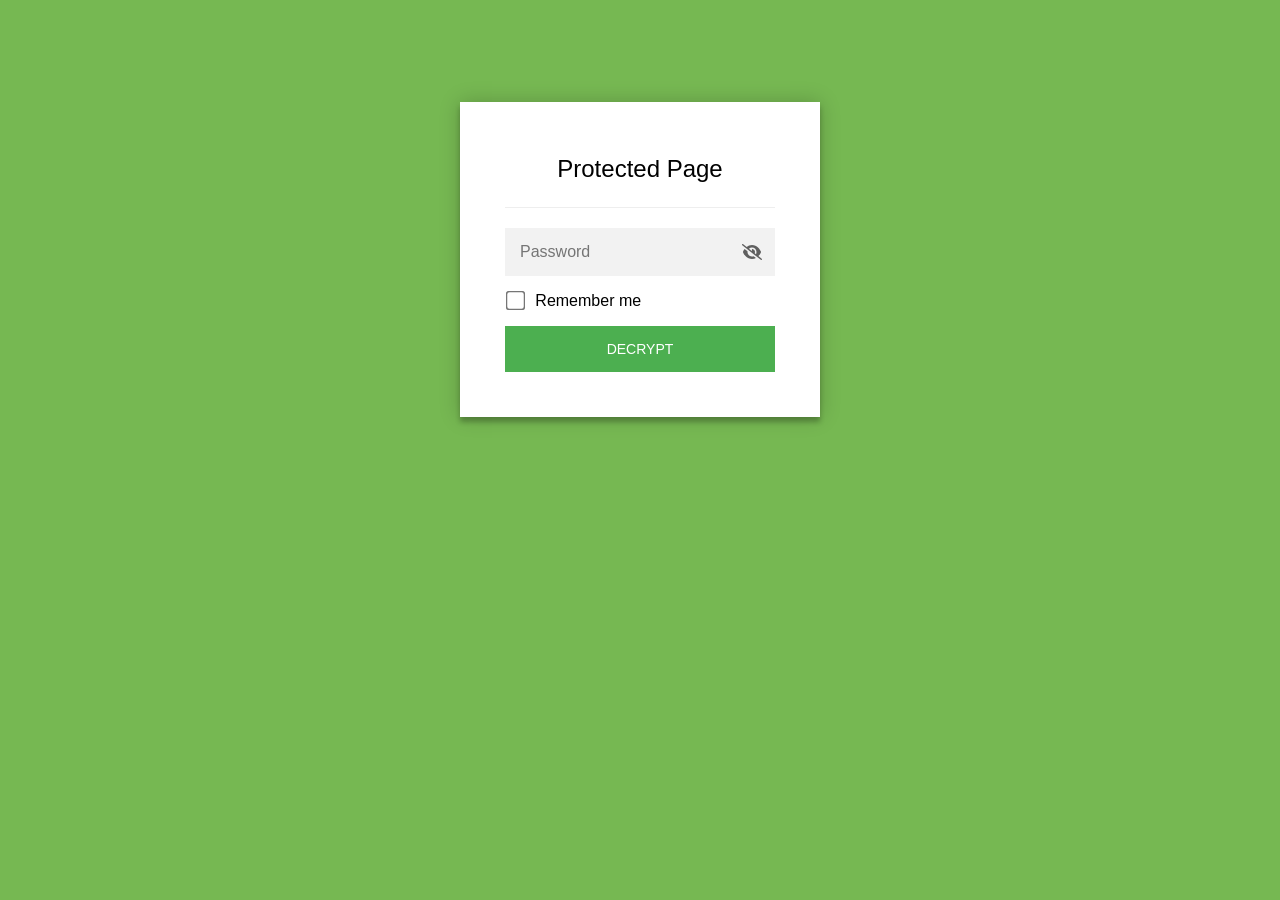
==== commit 8897394f: "Portfolio Built from main at 8172bd6. Output only: no shared history, no working material, no unrele" ====
--- a/index.html
+++ b/index.html
@@ -208,7 +208,7 @@
                         </div>
 
                         <label id="staticrypt-remember-label" class="staticrypt-remember hidden">
-                            <input id="staticrypt-remember" type="checkbox" name="remember" checked />
+                            <input id="staticrypt-remember" type="checkbox" name="remember" />
                             Remember me
                         </label>
 
@@ -820,7 +820,7 @@
                 templateToggleAltShow = "Show password",
                 templateToggleAltHide = "Hide password",
                 isRememberEnabled = true,
-                staticryptConfig = {"staticryptEncryptedMsgUniqueVariableName":"[base64]","isRememberEnabled":true,"rememberDurationInDays":30,"staticryptSaltUniqueVariableName":"61675586ed1fb20c88b6c88d6d64da30"};
+                staticryptConfig = {"staticryptEncryptedMsgUniqueVariableName":"[base64]","isRememberEnabled":true,"rememberDurationInDays":30,"staticryptSaltUniqueVariableName":"61675586ed1fb20c88b6c88d6d64da30"};
 
             // you can edit these values to customize some of the behavior of StatiCrypt
             const templateConfig = {
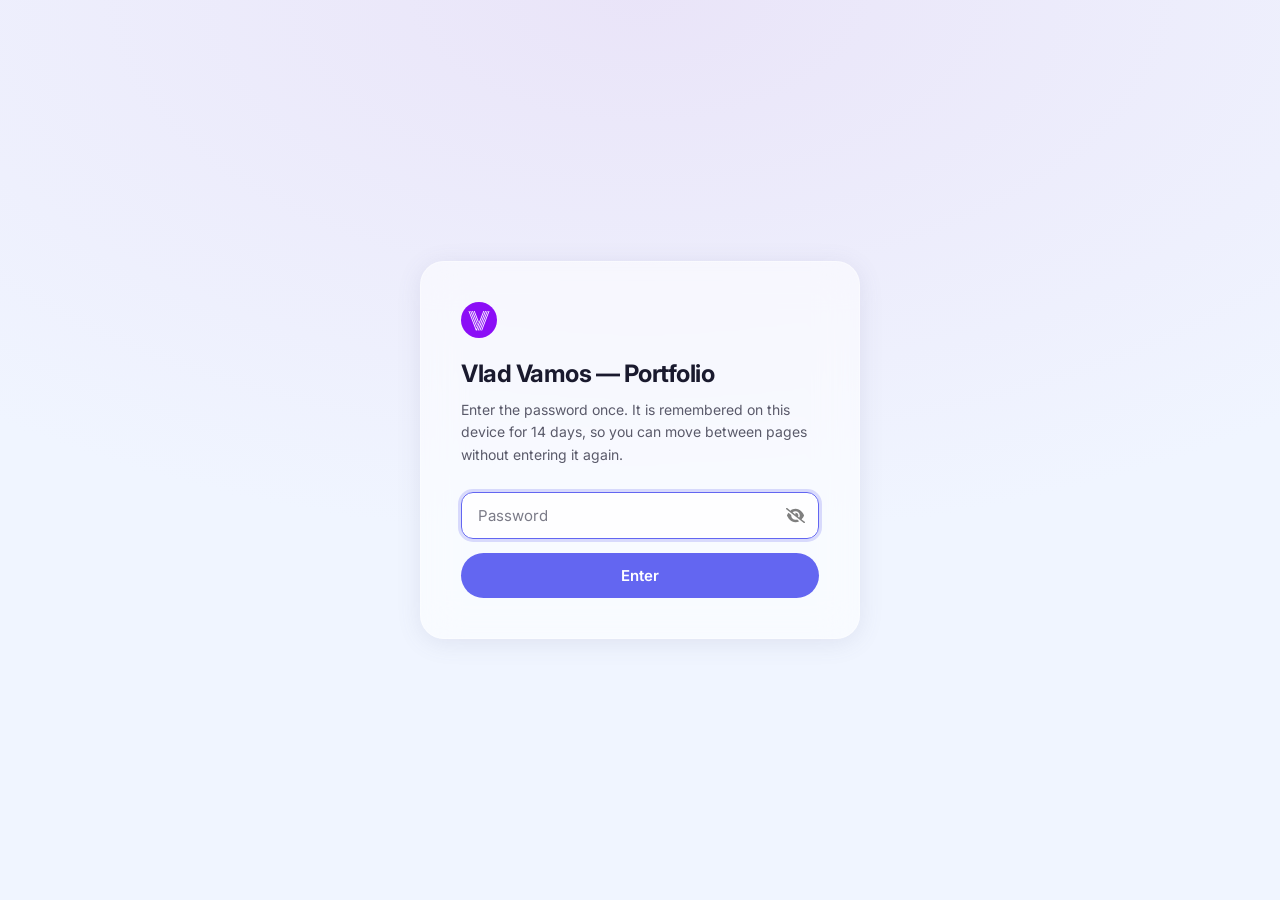
==== commit 9bef3cee: "Portfolio Built from main at 4f2e4e0. Output only: no shared history, no working material, no unrele" ====
--- a/index.html
+++ b/index.html
@@ -1,8 +1,21 @@
 <!DOCTYPE html>
 <html class="staticrypt-html">
     <head>
+        <script>
+            // scripts/theme.js stores the visitor's choice under "theme"; honour it
+            // here so the gate isn't light while the site behind it is dark.
+            try {
+                var _t = localStorage.getItem("theme");
+                if (_t === "dark" || _t === "light") {
+                    document.documentElement.setAttribute("data-theme", _t);
+                }
+            } catch (e) { /* private mode: fall back to prefers-color-scheme */ }
+        </script>
+        <link rel="preconnect" href="https://fonts.googleapis.com" />
+        <link rel="preconnect" href="https://fonts.gstatic.com" crossorigin />
+        <link href="https://fonts.googleapis.com/css2?family=Inter:wght@400;500;600;700&display=swap" rel="stylesheet" />
         <meta charset="utf-8" />
-        <title>Protected Page</title>
+        <title>Vlad Vamos — Portfolio</title>
         <meta name="viewport" content="width=device-width, initial-scale=1" />
 
         <!-- do not cache this page -->
@@ -13,163 +26,243 @@
         <meta http-equiv="pragma" content="no-cache" />
 
         <style>
-            .staticrypt-hr {
-                margin-top: 20px;
-                margin-bottom: 20px;
-                border: 0;
-                border-top: 1px solid #eee;
-            }
-
-            .staticrypt-page {
-                width: 360px;
-                padding: 8% 0 0;
-                margin: auto;
-                box-sizing: border-box;
-            }
-
-            .staticrypt-form {
-                position: relative;
-                z-index: 1;
-                background: #ffffff;
-                max-width: 360px;
-                margin: 0 auto 100px;
-                padding: 45px;
-                text-align: center;
-                box-shadow: 0 0 20px 0 rgba(0, 0, 0, 0.2), 0 5px 5px 0 rgba(0, 0, 0, 0.24);
-            }
-
-            .staticrypt-form input[type="password"],
-            input[type="text"] {
-                background: inherit;
-                border: 0;
-                box-sizing: border-box; /* This ensures padding is included in the total width */
-                font-size: 14px;
-                outline: 0;
-                padding: 15px 30px 15px 15px; /* Adjust the padding to ensure there is space for the icon */
-                width: 100%;
-            }
-
-            .staticrypt-password-container {
-                position: relative;
-                outline: 0;
-                background: #f2f2f2;
-                width: 100%;
-                border: 0;
-                margin: 0 0 15px;
-                box-sizing: border-box;
-            }
-
-            .staticrypt-toggle-password-visibility {
-                cursor: pointer;
-                height: 20px;
-                opacity: 60%;
-                padding: 13px;
-                position: absolute;
-                right: 0;
-                top: 50%;
-                transform: translateY(-50%);
-                width: 20px;
-            }
-
-            .staticrypt-form .staticrypt-decrypt-button {
-                text-transform: uppercase;
-                outline: 0;
-                background: #4CAF50;
-                width: 100%;
-                border: 0;
-                padding: 15px;
-                color: #ffffff;
-                font-size: 14px;
-                cursor: pointer;
-            }
-
-            .staticrypt-form .staticrypt-decrypt-button:hover,
-            .staticrypt-form .staticrypt-decrypt-button:active,
-            .staticrypt-form .staticrypt-decrypt-button:focus {
-                background: #4CAF50;
-                filter: brightness(92%);
-            }
-
-            .staticrypt-html {
-                height: 100%;
-            }
+            /* ============================================
+               Password gate — same design language as the portfolio.
+               Tokens copied from styles/main.css rather than linked: this page
+               is the thing standing between a visitor and the site, so it must
+               render correctly with no external stylesheet.
+               ============================================ */
+            :root {
+                --color-bg: #f8f9fc;
+                --color-text: #1a1a2e;
+                --color-text-secondary: #5a5a6a;
+                --color-accent: #6366f1;
+                --color-accent-dark: #4f46e5;
+                --color-border: rgba(0, 0, 0, 0.08);
+                --grad-start: rgba(200, 180, 240, 0.30);
+                --grad-end: rgba(240, 245, 255, 1);
+                --glass-bg: rgba(255, 255, 255, 0.55);
+                --glass-border: rgba(255, 255, 255, 0.35);
+                --shadow-card: 0 4px 24px rgba(100, 100, 140, 0.12);
+                --field-bg: rgba(255, 255, 255, 0.75);
+                --on-accent: #ffffff;
+            }
+
+            [data-theme="dark"] {
+                --color-bg: #0f0f14;
+                --color-text: #f0f0f5;
+                --color-text-secondary: #a0a0b0;
+                --color-accent: #818cf8;
+                --color-accent-dark: #6366f1;
+                --color-border: rgba(255, 255, 255, 0.08);
+                --grad-start: rgba(40, 20, 60, 0.5);
+                --grad-end: rgba(10, 10, 15, 1);
+                --glass-bg: rgba(255, 255, 255, 0.07);
+                --glass-border: rgba(255, 255, 255, 0.12);
+                --shadow-card: 0 4px 24px rgba(0, 0, 0, 0.4);
+                --field-bg: rgba(255, 255, 255, 0.06);
+                --on-accent: #0f0f14;
+            }
+
+            @media (prefers-color-scheme: dark) {
+                :root:not([data-theme="light"]) {
+                    --color-bg: #0f0f14;
+                    --color-text: #f0f0f5;
+                    --color-text-secondary: #a0a0b0;
+                    --color-accent: #818cf8;
+                    --color-accent-dark: #6366f1;
+                    --color-border: rgba(255, 255, 255, 0.08);
+                    --grad-start: rgba(40, 20, 60, 0.5);
+                    --grad-end: rgba(10, 10, 15, 1);
+                    --glass-bg: rgba(255, 255, 255, 0.07);
+                    --glass-border: rgba(255, 255, 255, 0.12);
+                    --shadow-card: 0 4px 24px rgba(0, 0, 0, 0.4);
+                    --field-bg: rgba(255, 255, 255, 0.06);
+                    --on-accent: #0f0f14;
+                }
+            }
+
+            * { box-sizing: border-box; }
+
+            html, body { height: 100%; }
 
             .staticrypt-body {
-                height: 100%;
                 margin: 0;
-            }
-
-            .staticrypt-content {
-                height: 100%;
-                margin-bottom: 1em;
-                background: #76B852;
-                font-family: "Arial", sans-serif;
-                -webkit-font-smoothing: antialiased;
-                -moz-osx-font-smoothing: grayscale;
-            }
-
-            .staticrypt-instructions {
-                margin-top: -1em;
-                margin-bottom: 1em;
-            }
-
-            .staticrypt-title {
-                font-size: 1.5em;
-            }
-
-            label.staticrypt-remember {
-                display: flex;
-                align-items: center;
-                margin-bottom: 1em;
-            }
-
-            .staticrypt-remember input[type="checkbox"] {
-                transform: scale(1.5);
-                margin-right: 1em;
-            }
-
-            .hidden {
-                display: none !important;
-            }
-
-            .staticrypt-spinner-container {
-                height: 100%;
+                min-height: 100%;
+                padding: 24px;
                 display: flex;
                 align-items: center;
                 justify-content: center;
-            }
-
+                font-family: 'Inter', -apple-system, BlinkMacSystemFont, 'Segoe UI', Roboto, sans-serif;
+                color: var(--color-text);
+                background:
+                    radial-gradient(ellipse 80% 60% at 50% 0%, var(--grad-start) 0%, var(--grad-end) 100%),
+                    var(--color-bg);
+                -webkit-font-smoothing: antialiased;
+            }
+
+            .hidden { display: none !important; }
+
+            /* Loading spinner, in the accent rather than the stock green */
+            .staticrypt-spinner-container {
+                display: flex;
+                align-items: center;
+                justify-content: center;
+                min-height: 100vh;
+            }
             .staticrypt-spinner {
-                display: inline-block;
-                width: 2rem;
-                height: 2rem;
-                vertical-align: text-bottom;
-                border: 0.25em solid gray;
-                border-right-color: transparent;
+                width: 34px;
+                height: 34px;
+                border: 3px solid var(--color-border);
+                border-top-color: var(--color-accent);
                 border-radius: 50%;
-                -webkit-animation: spinner-border 0.75s linear infinite;
-                animation: spinner-border 0.75s linear infinite;
-                animation-duration: 0.75s;
-                animation-timing-function: linear;
-                animation-delay: 0s;
-                animation-iteration-count: infinite;
-                animation-direction: normal;
-                animation-fill-mode: none;
-                animation-play-state: running;
-                animation-name: spinner-border;
-            }
-
-            @keyframes spinner-border {
-                100% {
-                    transform: rotate(360deg);
-                }
-            }
-
-            @media screen and (-webkit-min-device-pixel-ratio: 0) {
-                .staticrypt-form input[type="password"],
-                input[type="text"] {
-                    font-size: 16px;
-                }
+                animation: staticrypt-spin 0.8s linear infinite;
+            }
+            @keyframes staticrypt-spin { to { transform: rotate(360deg); } }
+
+            .staticrypt-page { width: 100%; }
+
+            .staticrypt-form {
+                width: 100%;
+                max-width: 440px;
+                margin: 0 auto;
+                padding: 40px;
+                border-radius: 24px;
+                background: var(--glass-bg);
+                border: 1px solid var(--glass-border);
+                box-shadow: var(--shadow-card);
+                backdrop-filter: blur(20px);
+                -webkit-backdrop-filter: blur(20px);
+                animation: staticrypt-rise 0.5s cubic-bezier(0.16, 1, 0.3, 1) both;
+            }
+            @keyframes staticrypt-rise {
+                from { opacity: 0; transform: translateY(12px); }
+                to   { opacity: 1; transform: none; }
+            }
+
+            .staticrypt-mark {
+                width: 36px;
+                height: 36px;
+                display: block;
+                margin-bottom: 22px;
+                border-radius: 12px;
+            }
+
+            .staticrypt-instructions { margin-bottom: 26px; }
+
+            .staticrypt-title {
+                margin: 0 0 10px;
+                font-size: 24px;
+                font-weight: 700;
+                letter-spacing: -0.02em;
+                line-height: 1.2;
+            }
+
+            .staticrypt-instructions p:not(.staticrypt-title) {
+                margin: 0;
+                font-size: 14px;
+                line-height: 1.6;
+                color: var(--color-text-secondary);
+            }
+
+            /* The stock template rules a line under the heading; the portfolio
+               separates with space, so this stays out of the way. */
+            .staticrypt-hr { display: none; }
+
+            .staticrypt-password-container {
+                position: relative;
+                display: flex;
+                align-items: center;
+                margin-bottom: 14px;
+            }
+
+            #staticrypt-password {
+                width: 100%;
+                padding: 13px 46px 13px 16px;
+                font-family: inherit;
+                font-size: 15px;
+                color: var(--color-text);
+                background: var(--field-bg);
+                border: 1px solid var(--color-border);
+                border-radius: 12px;
+                transition: border-color 0.18s ease, box-shadow 0.18s ease;
+            }
+            #staticrypt-password::placeholder { color: var(--color-text-secondary); opacity: 0.8; }
+            #staticrypt-password:focus {
+                outline: none;
+                border-color: var(--color-accent);
+                box-shadow: 0 0 0 3px color-mix(in srgb, var(--color-accent) 22%, transparent);
+            }
+
+            .staticrypt-toggle-password-visibility {
+                position: absolute;
+                right: 14px;
+                width: 19px;
+                height: 19px;
+                cursor: pointer;
+                opacity: 0.5;
+                transition: opacity 0.18s ease;
+            }
+            .staticrypt-toggle-password-visibility:hover { opacity: 0.9; }
+            [data-theme="dark"] .staticrypt-toggle-password-visibility { filter: invert(1); }
+            @media (prefers-color-scheme: dark) {
+                :root:not([data-theme="light"]) .staticrypt-toggle-password-visibility { filter: invert(1); }
+            }
+
+            /* Remember-me is forced on and never shown. */
+            label.staticrypt-remember { display: none !important; }
+
+            .staticrypt-decrypt-button {
+                width: 100%;
+                padding: 13px 20px;
+                font-family: inherit;
+                font-size: 15px;
+                font-weight: 600;
+                color: var(--on-accent);
+                background: var(--color-accent);
+                border: none;
+                border-radius: 100px;
+                cursor: pointer;
+                transition: background 0.18s ease, transform 0.18s ease;
+            }
+            .staticrypt-decrypt-button:hover { background: var(--color-accent-dark); }
+            .staticrypt-decrypt-button:active { transform: translateY(1px); }
+            .staticrypt-decrypt-button:focus-visible {
+                outline: 2px solid var(--color-accent);
+                outline-offset: 3px;
+            }
+
+            /* Unlock: the frosted panel clears and lifts, then the real page
+               fades in underneath. Staticrypt replaces the whole document, so
+               the continuity comes from replaceHtmlCallback below holding the
+               write back until this has played. */
+            .staticrypt-unlocking .staticrypt-form {
+                animation: staticrypt-clear 420ms cubic-bezier(0.16, 1, 0.3, 1) forwards;
+            }
+            .staticrypt-unlocking .staticrypt-mark {
+                animation: staticrypt-mark-pop 420ms cubic-bezier(0.16, 1, 0.3, 1) forwards;
+            }
+            @keyframes staticrypt-clear {
+                from { opacity: 1; transform: scale(1); }
+                to   { opacity: 0; transform: scale(1.03); backdrop-filter: blur(0px); -webkit-backdrop-filter: blur(0px); }
+            }
+            @keyframes staticrypt-mark-pop {
+                40%  { transform: scale(1.12); }
+                to   { transform: scale(0.96); opacity: 0; }
+            }
+
+            @media (max-width: 480px) {
+                .staticrypt-body { padding: 16px; }
+                .staticrypt-form { padding: 28px 22px; border-radius: 20px; }
+                .staticrypt-title { font-size: 21px; }
+            }
+
+            @media (prefers-reduced-motion: reduce) {
+                .staticrypt-form { animation: none; }
+                .staticrypt-unlocking .staticrypt-form,
+                .staticrypt-unlocking .staticrypt-mark { animation: none; opacity: 0; }
+                .staticrypt-spinner { animation-duration: 2s; }
+                .staticrypt-decrypt-button, #staticrypt-password { transition: none; }
             }
         </style>
     </head>
@@ -182,9 +275,10 @@
         <div id="staticrypt_content" class="staticrypt-content hidden">
             <div class="staticrypt-page">
                 <div class="staticrypt-form">
+                    <svg class="staticrypt-mark" viewBox="0 0 24 24" fill="none" xmlns="http://www.w3.org/2000/svg" aria-hidden="true"><rect width="24" height="24" rx="12" fill="#8B0EF6"/><path d="M5 6H5.58963L10.2462 18.2385L14.9028 6H15.4849L10.541 19H9.9514L5 6ZM10.6242 16.1739L10.3143 16.8961L6.17171 6H6.75378L10.6242 16.1739ZM11.2063 14.6274L10.919 15.4046L7.34341 6H7.93305L11.2063 14.6274ZM11.7808 13.0574L11.4935 13.8502L8.51512 6H9.09719L11.7808 13.0574ZM18.4104 6H19L14.0486 19H13.4665L18.4104 6ZM17.2462 6H17.8283L12.8769 19H12.2948L17.2462 6ZM16.067 6H16.6566L11.7052 19H11.1231L16.067 6Z" fill="white"/></svg>
                     <div class="staticrypt-instructions">
-                        <p class="staticrypt-title">Protected Page</p>
-                        <p></p>
+                        <p class="staticrypt-title">Vlad Vamos — Portfolio</p>
+                        <p>Enter the password once. It is remembered on this device for 14 days, so you can move between pages without entering it again.</p>
                     </div>
 
                     <hr class="staticrypt-hr" />
@@ -208,11 +302,11 @@
                         </div>
 
                         <label id="staticrypt-remember-label" class="staticrypt-remember hidden">
-                            <input id="staticrypt-remember" type="checkbox" name="remember" />
+                            <input id="staticrypt-remember" type="checkbox" name="remember" checked />
                             Remember me
                         </label>
 
-                        <input type="submit" class="staticrypt-decrypt-button" value="DECRYPT" />
+                        <input type="submit" class="staticrypt-decrypt-button" value="Enter" />
                     </form>
                 </div>
             </div>
@@ -816,17 +910,48 @@
 
   return exports;
 })());
-            const templateError = "Bad password!",
+            const templateError = "That password is not right.",
                 templateToggleAltShow = "Show password",
                 templateToggleAltHide = "Hide password",
                 isRememberEnabled = true,
-                staticryptConfig = {"staticryptEncryptedMsgUniqueVariableName":"[base64]","isRememberEnabled":true,"rememberDurationInDays":30,"staticryptSaltUniqueVariableName":"61675586ed1fb20c88b6c88d6d64da30"};
+                staticryptConfig = {"staticryptEncryptedMsgUniqueVariableName":"[base64]","isRememberEnabled":true,"rememberDurationInDays":14,"staticryptSaltUniqueVariableName":"61675586ed1fb20c88b6c88d6d64da30"};
 
             // you can edit these values to customize some of the behavior of StatiCrypt
             const templateConfig = {
                 rememberExpirationKey: "staticrypt_expiration",
                 rememberPassphraseKey: "staticrypt_passphrase",
-                replaceHtmlCallback: null,
+                replaceHtmlCallback: function (plainHTML) {
+                    // Fade the decrypted page in. Opacity only: a transform on
+                    // <body> would become the containing block for the fixed
+                    // theme toggle and make it jump mid-animation.
+                    var fadeIn =
+                        "<style>@keyframes staticrypt-reveal{from{opacity:0}to{opacity:1}}" +
+                        "body{animation:staticrypt-reveal 420ms ease both}" +
+                        "@media(prefers-reduced-motion:reduce){body{animation:none}}</style>";
+                    var html = plainHTML.indexOf("</head>") !== -1
+                        ? plainHTML.replace("</head>", fadeIn + "</head>")
+                        : fadeIn + plainHTML;
+
+                    var write = function () {
+                        document.open();
+                        document.write(html);
+                        document.close();
+                    };
+
+                    var reduced = window.matchMedia
+                        && window.matchMedia("(prefers-reduced-motion: reduce)").matches;
+
+                    // A returning visitor inside the 14 days decrypts on load and
+                    // never sees the gate, so there is nothing to animate away:
+                    // delaying the write would just be dead time on the spinner.
+                    var gate = document.getElementById("staticrypt_content");
+                    var gateWasVisible = gate && !gate.classList.contains("hidden");
+
+                    if (reduced || !gateWasVisible) { write(); return; 